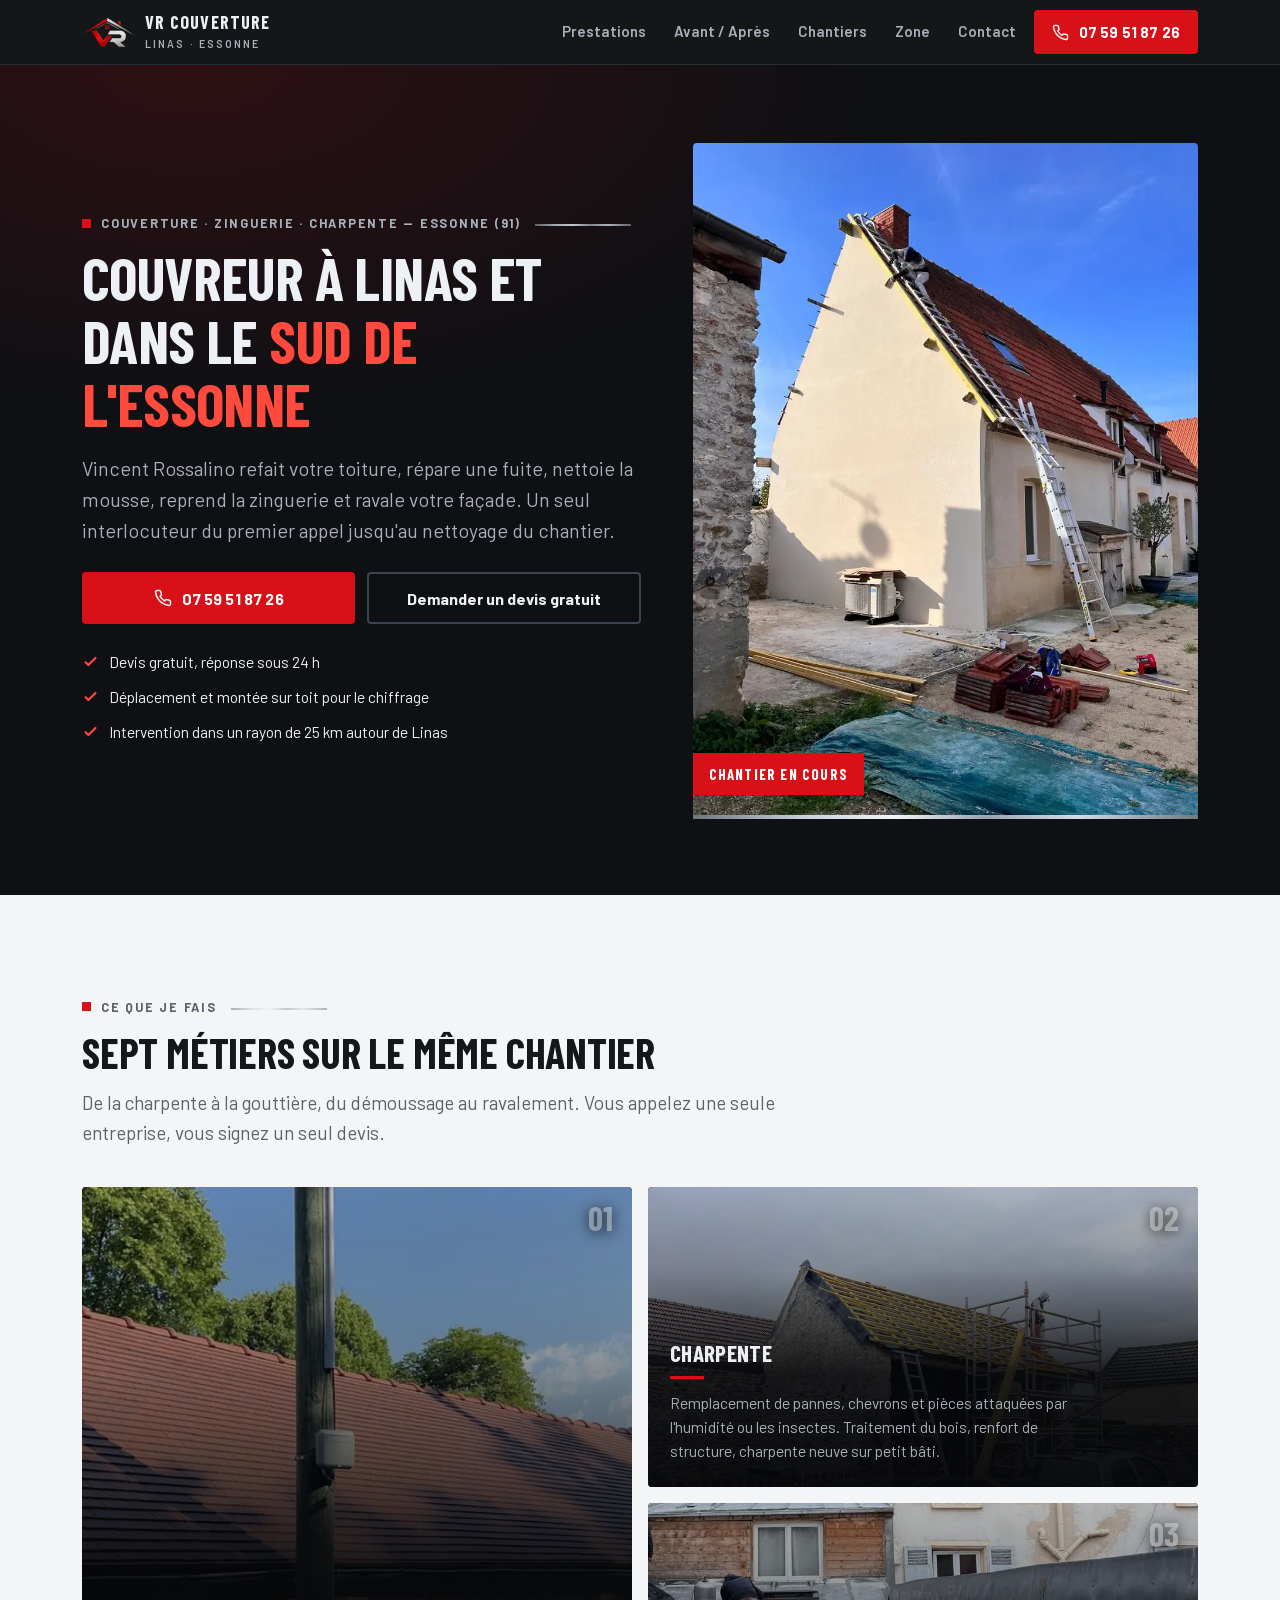
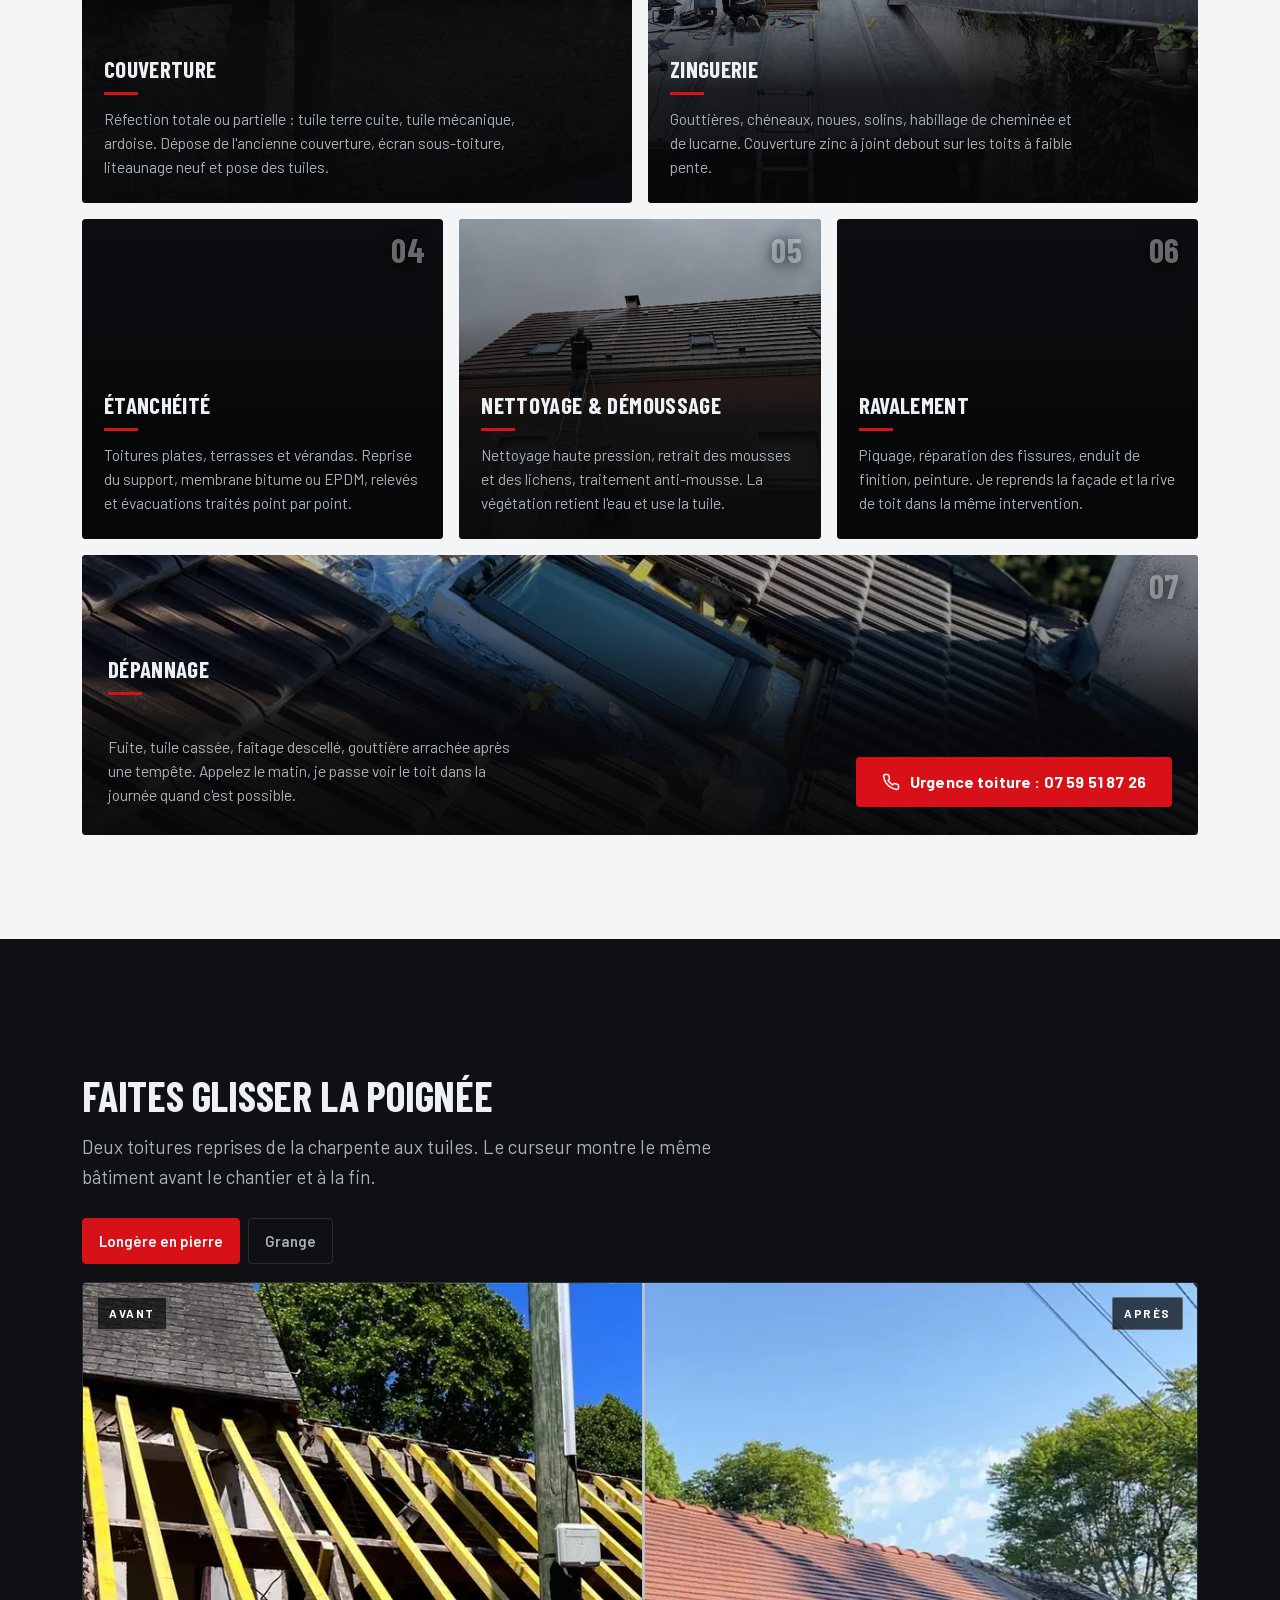
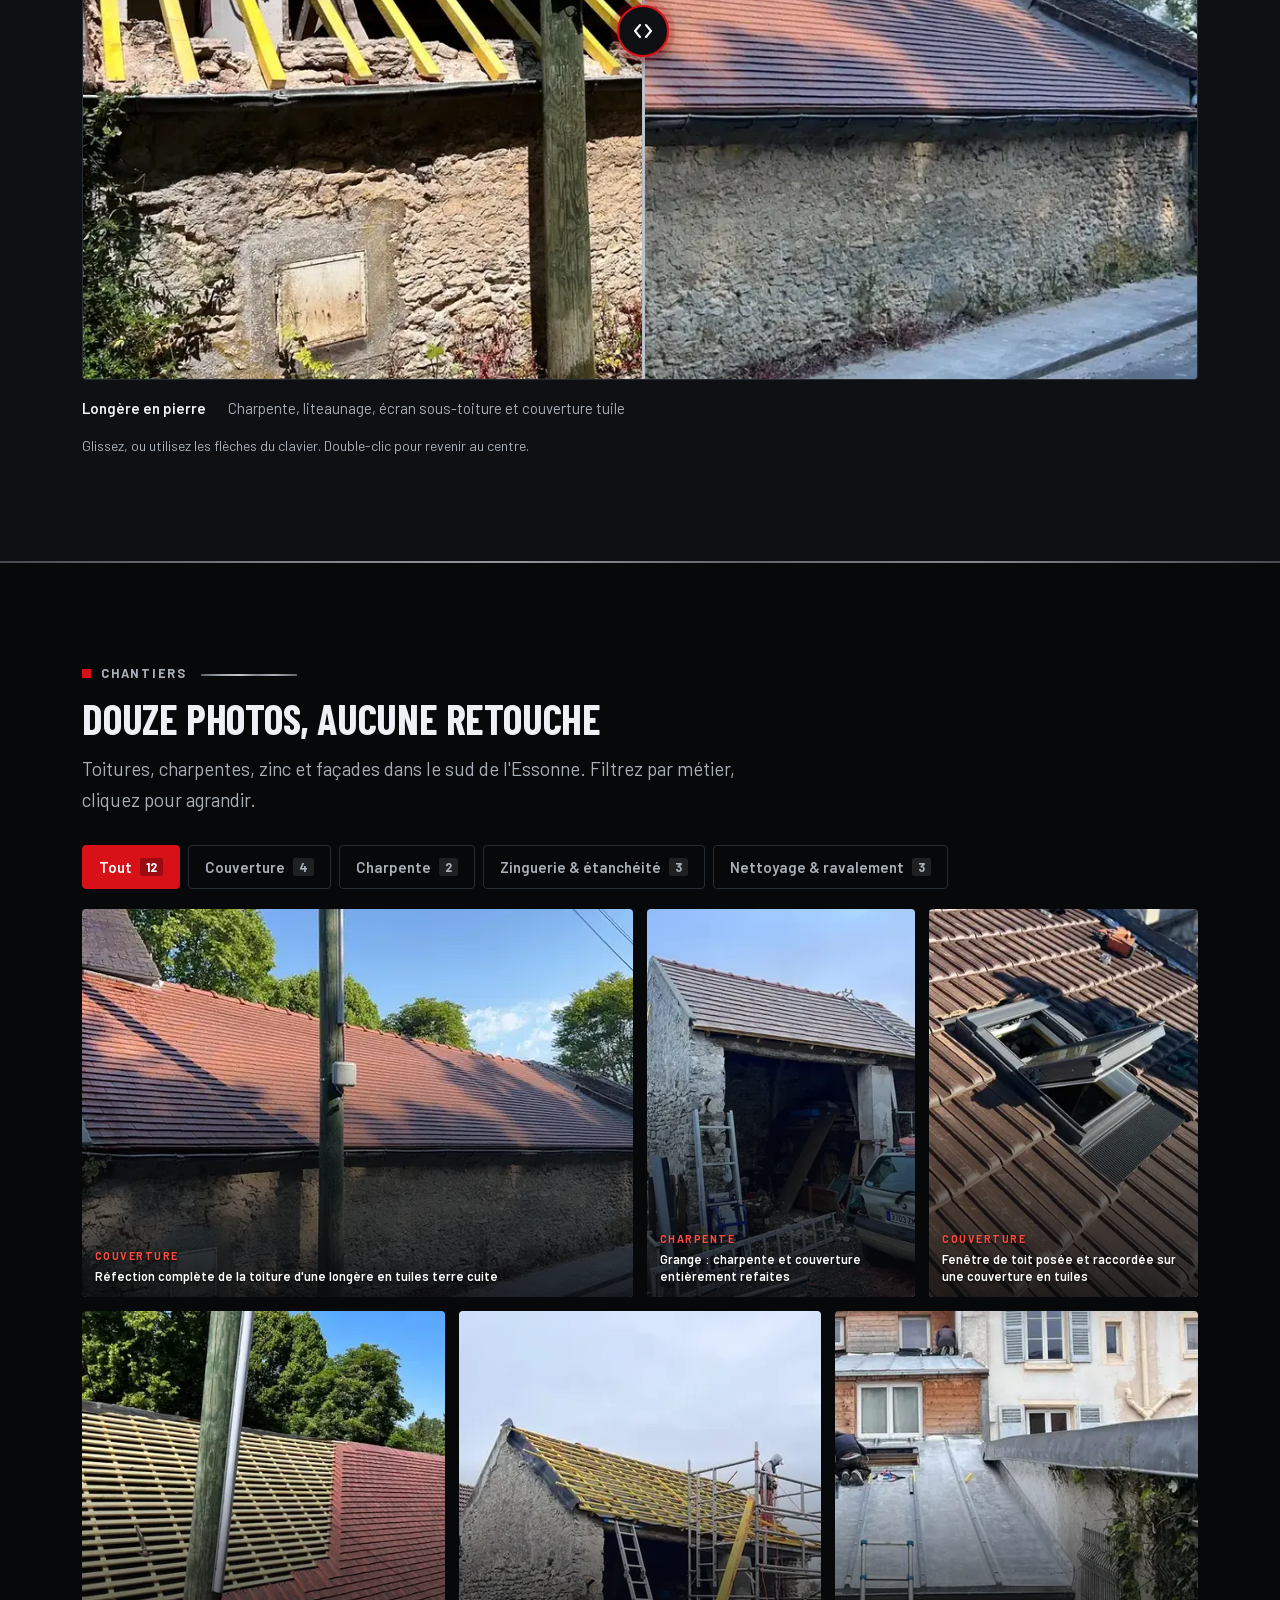
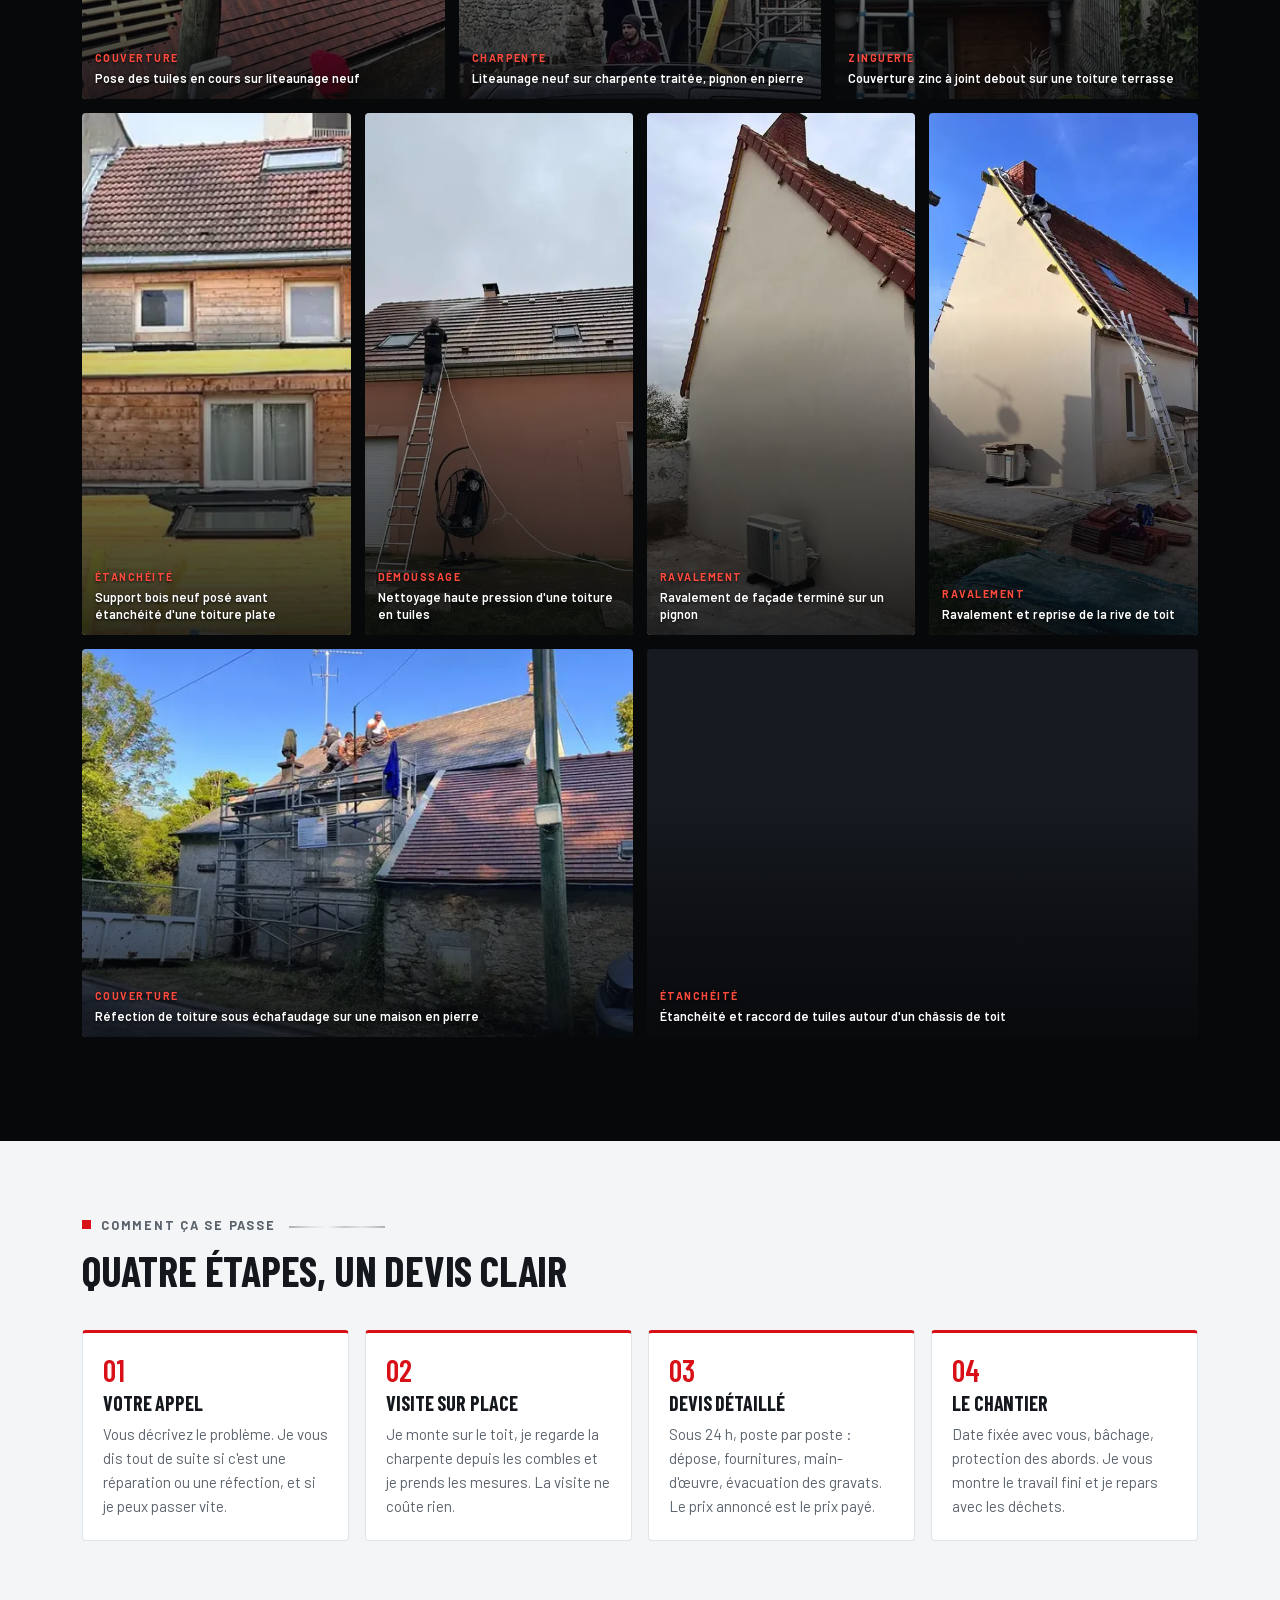
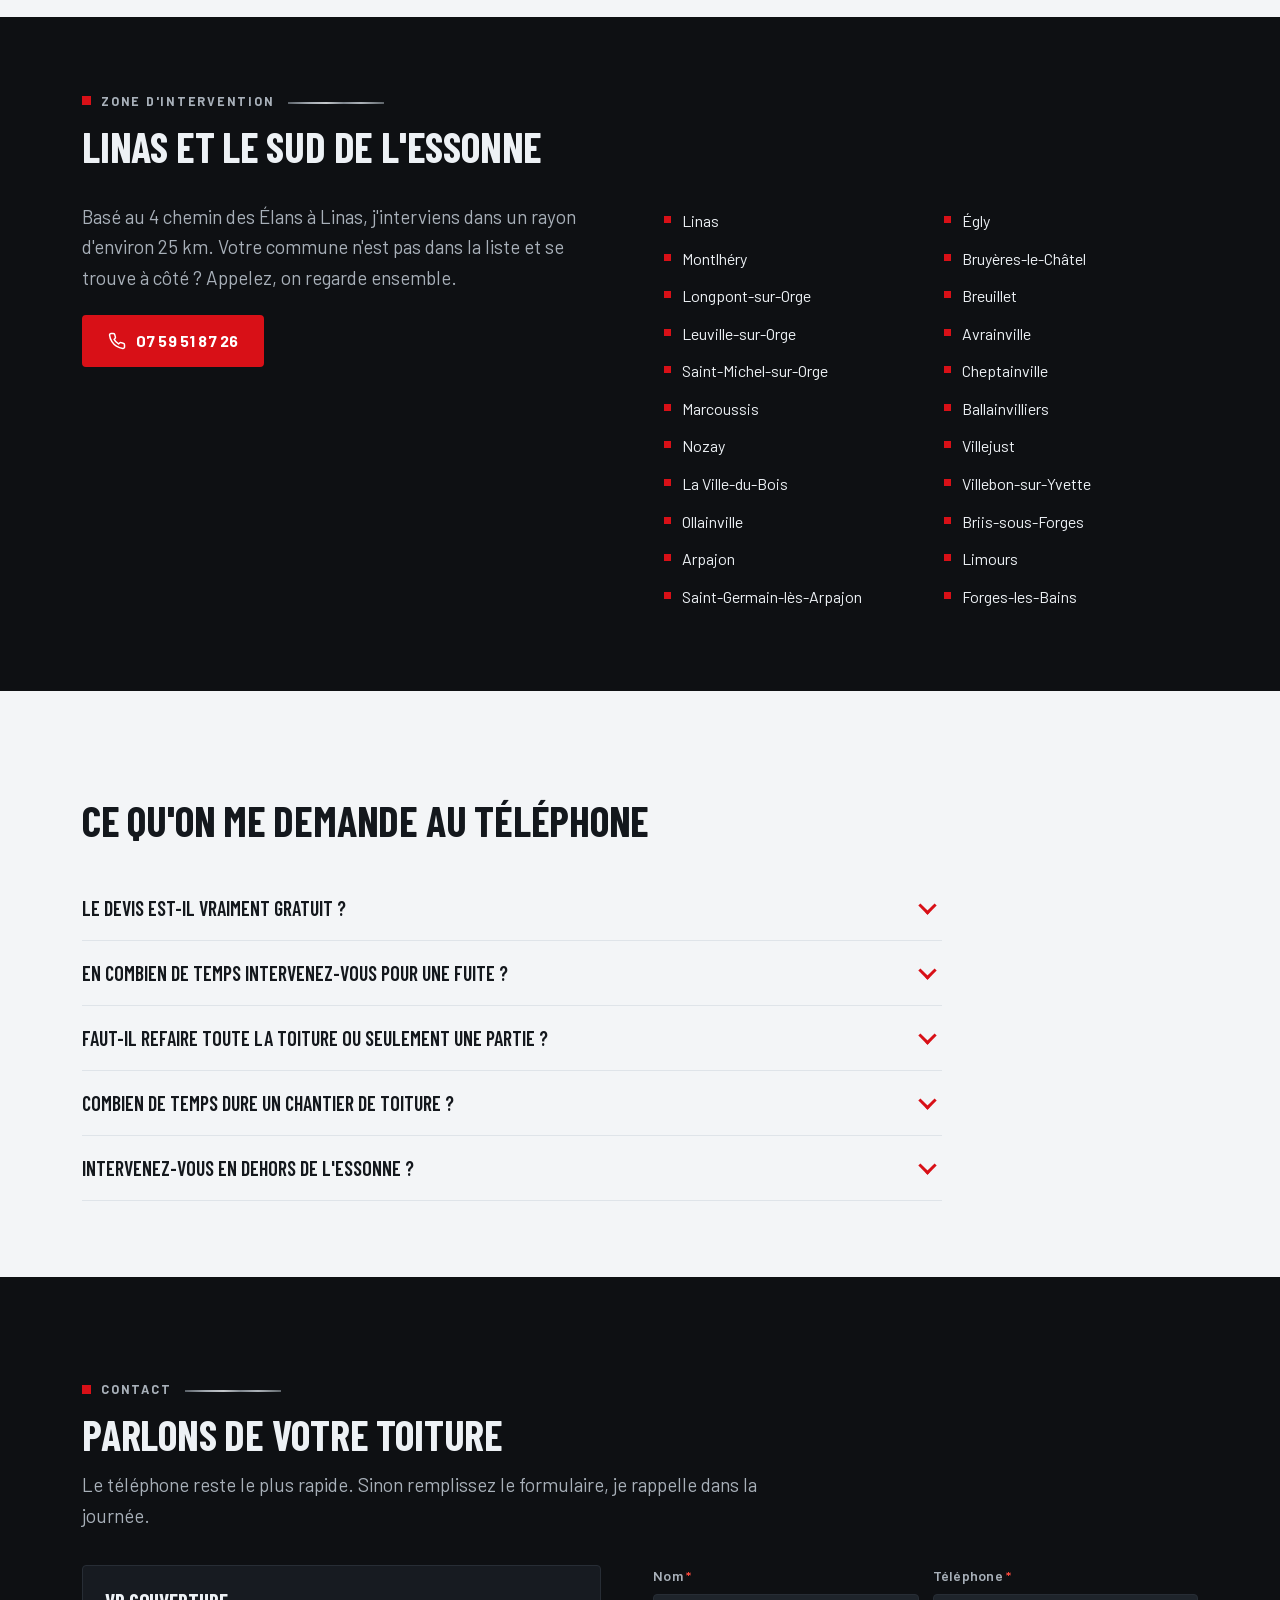
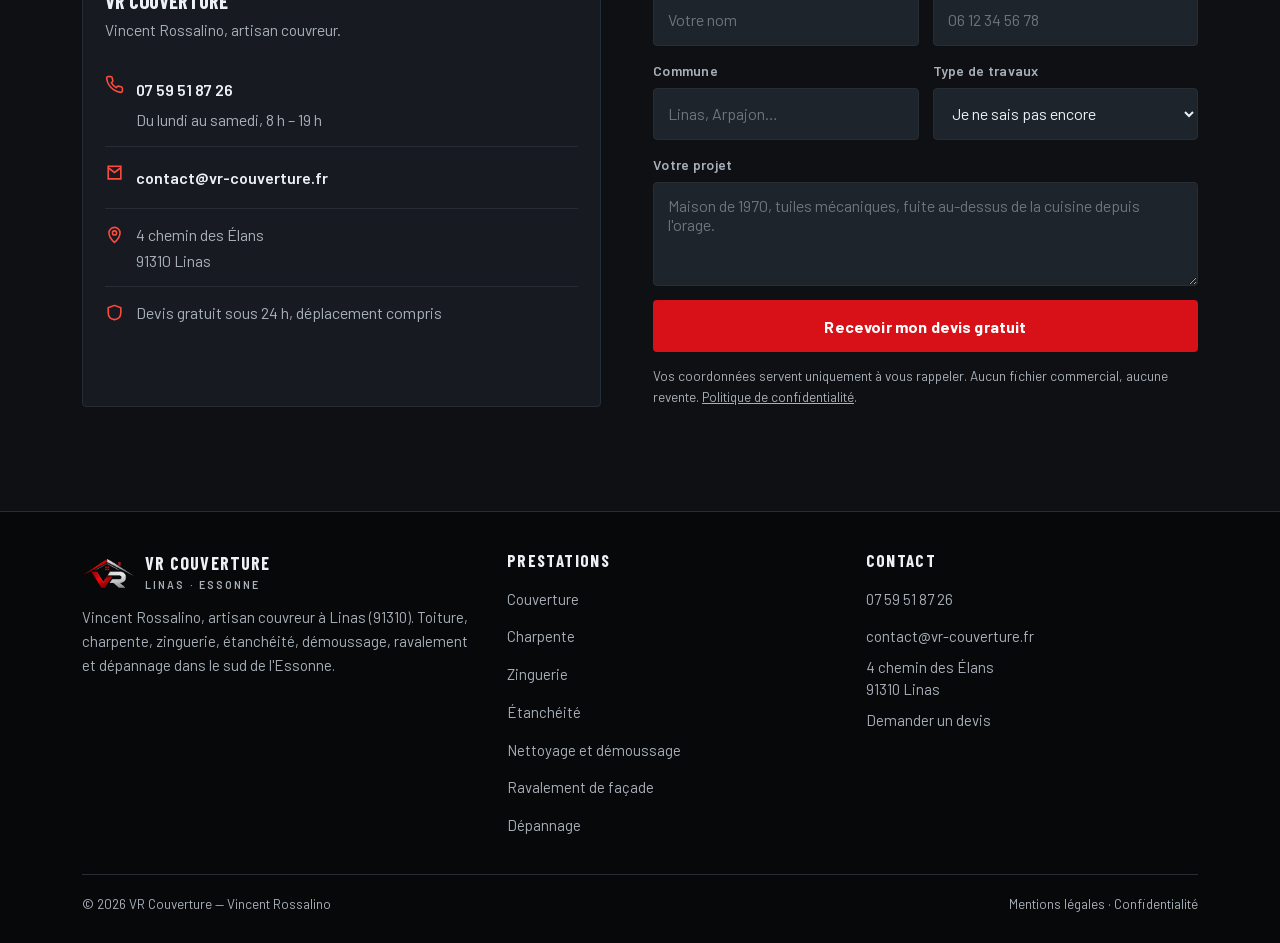
==== index.html @ f2360745 "Site vitrine VR Couverture — couvreur à Linas (91) Page unique statique : hero, bento de prestations" ====
<!DOCTYPE html>
<html lang="fr">
<head>
<meta charset="UTF-8">
<meta name="viewport" content="width=device-width, initial-scale=1">
<title>Couvreur à Linas (91) — VR Couverture | Toiture, zinguerie, devis gratuit sous 24 h</title>
<meta name="description" content="VR Couverture, couvreur à Linas (91310) : réfection de toiture, charpente, zinguerie, étanchéité, démoussage, ravalement et dépannage. Devis gratuit sous 24 h. 07 59 51 87 26.">
<meta name="theme-color" content="#0E1013">
<meta name="author" content="VR Couverture — Vincent Rossalino">
<meta name="robots" content="index, follow">

<meta property="og:title" content="VR Couverture — Couvreur à Linas (91)">
<meta property="og:description" content="Toiture, charpente, zinguerie, étanchéité, démoussage et ravalement dans le sud de l'Essonne. Devis gratuit sous 24 h.">
<meta property="og:type" content="website">
<meta property="og:locale" content="fr_FR">
<meta property="og:url" content="https://vr-couverture.fr/">
<meta property="og:image" content="https://vr-couverture.fr/img/og-image.jpg">
<meta property="og:image:width" content="1200">
<meta property="og:image:height" content="630">
<meta property="og:image:alt" content="Toiture en tuiles neuves réalisée par VR Couverture">
<meta name="twitter:card" content="summary_large_image">
<link rel="canonical" href="https://vr-couverture.fr/">

<link rel="icon" href="favicon.ico" sizes="any">
<link rel="icon" type="image/png" sizes="32x32" href="favicon-32x32.png">
<link rel="icon" type="image/png" sizes="16x16" href="favicon-16x16.png">
<link rel="apple-touch-icon" sizes="180x180" href="apple-touch-icon.png">
<link rel="manifest" href="site.webmanifest">

<link rel="preload" href="fonts/barlow-condensed-700.woff2" as="font" type="font/woff2" crossorigin>
<link rel="preload" href="fonts/barlow-400.woff2" as="font" type="font/woff2" crossorigin>
<link rel="stylesheet" href="css/style.css">
</head>
<body>
<a class="skip" href="#main">Aller au contenu</a>

<header class="hdr">
  <div class="wrap hdr__in">
    <a class="brand" href="#top" aria-label="VR Couverture, accueil">
      <img src="img/logo-mark.png" alt="" width="52" height="32" fetchpriority="high">
      <span><b>VR Couverture</b><span>Linas · Essonne</span></span>
    </a>
    <nav class="nav" aria-label="Navigation principale">
      <a href="#prestations">Prestations</a>
      <a href="#avant-apres">Avant / Après</a>
      <a href="#chantiers">Chantiers</a>
      <a href="#zone">Zone</a>
      <a href="#contact">Contact</a>
    </nav>
    <a class="btn btn--tel hdr__tel" href="tel:+33759518726">
      <svg width="17" height="17" viewBox="0 0 24 24" fill="none" aria-hidden="true"><path d="M22 16.9v3a2 2 0 0 1-2.2 2 19.8 19.8 0 0 1-8.6-3.1 19.5 19.5 0 0 1-6-6A19.8 19.8 0 0 1 2.1 4.2 2 2 0 0 1 4.1 2h3a2 2 0 0 1 2 1.7c.1 1 .4 1.9.7 2.8a2 2 0 0 1-.5 2.1L8.1 9.9a16 16 0 0 0 6 6l1.3-1.2a2 2 0 0 1 2.1-.5c.9.3 1.8.6 2.8.7a2 2 0 0 1 1.7 2z" stroke="currentColor" stroke-width="2" stroke-linecap="round" stroke-linejoin="round"/></svg>
      07 59 51 87 26
    </a>
  </div>
</header>

<main id="main">
<section class="hero" id="top">
  <div class="wrap hero__in">
    <div>
      <p class="over">Couverture · Zinguerie · Charpente — Essonne (91)</p>
      <h1>Couvreur à Linas et dans le <em>sud de l'Essonne</em></h1>
      <p class="hero__p">Vincent Rossalino refait votre toiture, répare une fuite, nettoie la mousse, reprend la zinguerie et ravale votre façade. Un seul interlocuteur du premier appel jusqu'au nettoyage du chantier.</p>
      <div class="hero__cta">
        <a class="btn btn--tel" href="tel:+33759518726">
          <svg width="18" height="18" viewBox="0 0 24 24" fill="none" aria-hidden="true"><path d="M22 16.9v3a2 2 0 0 1-2.2 2 19.8 19.8 0 0 1-8.6-3.1 19.5 19.5 0 0 1-6-6A19.8 19.8 0 0 1 2.1 4.2 2 2 0 0 1 4.1 2h3a2 2 0 0 1 2 1.7c.1 1 .4 1.9.7 2.8a2 2 0 0 1-.5 2.1L8.1 9.9a16 16 0 0 0 6 6l1.3-1.2a2 2 0 0 1 2.1-.5c.9.3 1.8.6 2.8.7a2 2 0 0 1 1.7 2z" stroke="currentColor" stroke-width="2" stroke-linecap="round" stroke-linejoin="round"/></svg>
          07 59 51 87 26
        </a>
        <a class="btn btn--ghost" href="#contact">Demander un devis gratuit</a>
      </div>
      <ul class="points">
        <li><svg width="17" height="17" viewBox="0 0 24 24" fill="none" aria-hidden="true"><path d="m5 13 4 4L19 7" stroke="currentColor" stroke-width="3" stroke-linecap="round" stroke-linejoin="round"/></svg> Devis gratuit, réponse sous 24 h</li>
        <li><svg width="17" height="17" viewBox="0 0 24 24" fill="none" aria-hidden="true"><path d="m5 13 4 4L19 7" stroke="currentColor" stroke-width="3" stroke-linecap="round" stroke-linejoin="round"/></svg> Déplacement et montée sur toit pour le chiffrage</li>
        <li><svg width="17" height="17" viewBox="0 0 24 24" fill="none" aria-hidden="true"><path d="m5 13 4 4L19 7" stroke="currentColor" stroke-width="3" stroke-linecap="round" stroke-linejoin="round"/></svg> Intervention dans un rayon de 25 km autour de Linas</li>
      </ul>
    </div>
    <div class="hero__ph">
      <picture>
        <source media="(max-width:640px)" srcset="/img/hero-sm.webp">
        <img src="img/hero.webp" width="860" height="1147" alt="Pignon ravalé et toiture en tuiles reprise sur une maison, chantier VR Couverture" fetchpriority="high" decoding="async">
      </picture>
      <span class="hero__tag">Chantier en cours</span>
    </div>
  </div>
</section>

<section class="sec" id="prestations">
  <div class="wrap">
    <p class="over rv">Ce que je fais</p>
    <h2 class="t rv">Sept métiers sur le même chantier</h2>
    <p class="lead rv">De la charpente à la gouttière, du démoussage au ravalement. Vous appelez une seule entreprise, vous signez un seul devis.</p>
    <div class="grid-p">

      <article class="pc p1 rv">
        <img src="img/g1.webp" width="1100" height="688" loading="lazy" decoding="async" alt="Toiture d'une longère entièrement refaite en tuiles terre cuite">
        <span class="pc__n" aria-hidden="true">01</span>
        <div class="pc__b">
          <h3>Couverture</h3>
          <p>Réfection totale ou partielle : tuile terre cuite, tuile mécanique, ardoise. Dépose de l'ancienne couverture, écran sous-toiture, liteaunage neuf et pose des tuiles.</p>
        </div>
      </article>

      <article class="pc p2 rv">
        <img src="img/g5.webp" width="1100" height="688" loading="lazy" decoding="async" alt="Liteaunage neuf posé sur la charpente d'une grange">
        <span class="pc__n" aria-hidden="true">02</span>
        <div class="pc__b">
          <h3>Charpente</h3>
          <p>Remplacement de pannes, chevrons et pièces attaquées par l'humidité ou les insectes. Traitement du bois, renfort de structure, charpente neuve sur petit bâti.</p>
        </div>
      </article>

      <article class="pc p3 rv">
        <img src="img/g6.webp" width="840" height="630" loading="lazy" decoding="async" alt="Couverture zinc à joint debout sur une toiture terrasse">
        <span class="pc__n" aria-hidden="true">03</span>
        <div class="pc__b">
          <h3>Zinguerie</h3>
          <p>Gouttières, chéneaux, noues, solins, habillage de cheminée et de lucarne. Couverture zinc à joint debout sur les toits à faible pente.</p>
        </div>
      </article>

      <article class="pc p4 rv">
        <img src="img/g7.webp" width="1100" height="825" loading="lazy" decoding="async" alt="Support bois neuf posé sur une toiture plate avant étanchéité">
        <span class="pc__n" aria-hidden="true">04</span>
        <div class="pc__b">
          <h3>Étanchéité</h3>
          <p>Toitures plates, terrasses et vérandas. Reprise du support, membrane bitume ou EPDM, relevés et évacuations traités point par point.</p>
        </div>
      </article>

      <article class="pc p5 rv">
        <img src="img/g8.webp" width="1100" height="1467" loading="lazy" decoding="async" alt="Nettoyage haute pression d'une toiture en tuiles">
        <span class="pc__n" aria-hidden="true">05</span>
        <div class="pc__b">
          <h3>Nettoyage &amp; démoussage</h3>
          <p>Nettoyage haute pression, retrait des mousses et des lichens, traitement anti-mousse. La végétation retient l'eau et use la tuile.</p>
        </div>
      </article>

      <article class="pc p6 rv">
        <img src="img/g9.webp" width="1100" height="1467" loading="lazy" decoding="async" alt="Façade enduite et rive de toit terminée sur un pignon">
        <span class="pc__n" aria-hidden="true">06</span>
        <div class="pc__b">
          <h3>Ravalement</h3>
          <p>Piquage, réparation des fissures, enduit de finition, peinture. Je reprends la façade et la rive de toit dans la même intervention.</p>
        </div>
      </article>

      <article class="pc pc--urg p7 rv">
        <img src="img/g12.webp" width="1100" height="825" loading="lazy" decoding="async" alt="Intervention ponctuelle sur une toiture, étanchéité autour d'un châssis">
        <span class="pc__n" aria-hidden="true">07</span>
        <div class="pc__b">
          <h3>Dépannage</h3>
          <p>Fuite, tuile cassée, faîtage descellé, gouttière arrachée après une tempête. Appelez le matin, je passe voir le toit dans la journée quand c'est possible.</p>
          <a class="btn btn--tel pc__cta" href="tel:+33759518726">
            <svg width="18" height="18" viewBox="0 0 24 24" fill="none" aria-hidden="true"><path d="M22 16.9v3a2 2 0 0 1-2.2 2 19.8 19.8 0 0 1-8.6-3.1 19.5 19.5 0 0 1-6-6A19.8 19.8 0 0 1 2.1 4.2 2 2 0 0 1 4.1 2h3a2 2 0 0 1 2 1.7c.1 1 .4 1.9.7 2.8a2 2 0 0 1-.5 2.1L8.1 9.9a16 16 0 0 0 6 6l1.3-1.2a2 2 0 0 1 2.1-.5c.9.3 1.8.6 2.8.7a2 2 0 0 1 1.7 2z" stroke="currentColor" stroke-width="2" stroke-linecap="round" stroke-linejoin="round"/></svg>
            Urgence toiture : 07 59 51 87 26
          </a>
        </div>
      </article>

    </div>
  </div>
</section>

<section class="sec dark" id="avant-apres">
  <div class="wrap">
    <p class="over rv">Avant / Après</p>
    <h2 class="t rv">Faites glisser la poignée</h2>
    <p class="lead rv">Deux toitures reprises de la charpente aux tuiles. Le curseur montre le même bâtiment avant le chantier et à la fin.</p>

    <div class="ba__tabs" role="tablist" aria-label="Chantiers avant / après">
      <button class="ba__tab" role="tab" id="tab-a1" aria-controls="cmp" aria-selected="true" data-i="0">Longère en pierre</button>
      <button class="ba__tab" role="tab" id="tab-a2" aria-controls="cmp" aria-selected="false" data-i="1">Grange</button>
    </div>

    <div class="cmp" id="cmp" role="group" aria-label="Comparateur avant / après">
      <img id="cmpAfter" src="img/ba/a1-apres.webp" width="1200" height="750" alt="Toiture terminée en tuiles neuves sur une longère en pierre" decoding="async">
      <div class="cmp__top" id="cmpTop">
        <img id="cmpBefore" src="img/ba/a1-avant.webp" width="1200" height="750" alt="La même longère avant travaux, charpente et liteaunage à nu" decoding="async">
      </div>
      <span class="cmp__chip cmp__chip--a" id="chipA" aria-hidden="true">Avant</span>
      <span class="cmp__chip cmp__chip--b" id="chipB" aria-hidden="true">Après</span>
      <div class="cmp__rule" id="cmpRule">
        <button class="cmp__h" type="button" id="cmpHandle" role="slider"
                aria-label="Curseur avant / après" aria-valuemin="0" aria-valuemax="100" aria-valuenow="50" aria-valuetext="50 % avant">
          <svg width="20" height="14" viewBox="0 0 18 14" fill="none" aria-hidden="true"><path d="M6 1 1 7l5 6M12 1l5 6-5 6" stroke="currentColor" stroke-width="2" stroke-linecap="round" stroke-linejoin="round"/></svg>
        </button>
      </div>
    </div>

    <p class="ba__meta" id="cmpMeta"><b>Longère en pierre</b> <span>Charpente, liteaunage, écran sous-toiture et couverture tuile</span></p>
    <p class="ba__hint">Glissez, ou utilisez les flèches du clavier. Double-clic pour revenir au centre.</p>
  </div>
</section>

<section class="sec darker" id="chantiers">
  <div class="wrap">
    <p class="over rv">Chantiers</p>
    <h2 class="t rv">Douze photos, aucune retouche</h2>
    <p class="lead rv">Toitures, charpentes, zinc et façades dans le sud de l'Essonne. Filtrez par métier, cliquez pour agrandir.</p>

    <div class="gal__filters rv" role="tablist" aria-label="Filtrer les chantiers par métier">
      <button class="chip" role="tab" aria-selected="true" data-f="tout">Tout <b>12</b></button>
      <button class="chip" role="tab" aria-selected="false" data-f="couverture">Couverture <b>4</b></button>
      <button class="chip" role="tab" aria-selected="false" data-f="charpente">Charpente <b>2</b></button>
      <button class="chip" role="tab" aria-selected="false" data-f="zinc">Zinguerie &amp; étanchéité <b>3</b></button>
      <button class="chip" role="tab" aria-selected="false" data-f="facade">Nettoyage &amp; ravalement <b>3</b></button>
    </div>

    <div class="gal" id="gal"></div>
    <p class="gal__none" id="galNone" hidden>Aucune photo dans ce métier pour le moment.</p>
  </div>
</section>

<section class="sec sec--tight" id="methode">
  <div class="wrap">
    <p class="over rv">Comment ça se passe</p>
    <h2 class="t rv">Quatre étapes, un devis clair</h2>
    <div class="steps">
      <article class="step rv"><h3>Votre appel</h3><p>Vous décrivez le problème. Je vous dis tout de suite si c'est une réparation ou une réfection, et si je peux passer vite.</p></article>
      <article class="step rv"><h3>Visite sur place</h3><p>Je monte sur le toit, je regarde la charpente depuis les combles et je prends les mesures. La visite ne coûte rien.</p></article>
      <article class="step rv"><h3>Devis détaillé</h3><p>Sous 24 h, poste par poste : dépose, fournitures, main-d'œuvre, évacuation des gravats. Le prix annoncé est le prix payé.</p></article>
      <article class="step rv"><h3>Le chantier</h3><p>Date fixée avec vous, bâchage, protection des abords. Je vous montre le travail fini et je repars avec les déchets.</p></article>
    </div>
  </div>
</section>

<section class="sec sec--tight dark" id="zone">
  <div class="wrap">
    <p class="over rv">Zone d'intervention</p>
    <h2 class="t rv">Linas et le sud de l'Essonne</h2>
    <div class="zone__cols">
      <div>
        <p class="lead" style="margin-top:0">Basé au 4 chemin des Élans à Linas, j'interviens dans un rayon d'environ 25 km. Votre commune n'est pas dans la liste et se trouve à côté ? Appelez, on regarde ensemble.</p>
        <p style="margin-top:22px"><a class="btn btn--tel" href="tel:+33759518726">
          <svg width="18" height="18" viewBox="0 0 24 24" fill="none" aria-hidden="true"><path d="M22 16.9v3a2 2 0 0 1-2.2 2 19.8 19.8 0 0 1-8.6-3.1 19.5 19.5 0 0 1-6-6A19.8 19.8 0 0 1 2.1 4.2 2 2 0 0 1 4.1 2h3a2 2 0 0 1 2 1.7c.1 1 .4 1.9.7 2.8a2 2 0 0 1-.5 2.1L8.1 9.9a16 16 0 0 0 6 6l1.3-1.2a2 2 0 0 1 2.1-.5c.9.3 1.8.6 2.8.7a2 2 0 0 1 1.7 2z" stroke="currentColor" stroke-width="2" stroke-linecap="round" stroke-linejoin="round"/></svg>
          07 59 51 87 26</a></p>
      </div>
      <ul class="villes">
        <li>Linas</li><li>Montlhéry</li><li>Longpont-sur-Orge</li><li>Leuville-sur-Orge</li>
        <li>Saint-Michel-sur-Orge</li><li>Marcoussis</li><li>Nozay</li><li>La Ville-du-Bois</li>
        <li>Ollainville</li><li>Arpajon</li><li>Saint-Germain-lès-Arpajon</li><li>Égly</li>
        <li>Bruyères-le-Châtel</li><li>Breuillet</li><li>Avrainville</li><li>Cheptainville</li>
        <li>Ballainvilliers</li><li>Villejust</li><li>Villebon-sur-Yvette</li><li>Briis-sous-Forges</li>
        <li>Limours</li><li>Forges-les-Bains</li>
      </ul>
    </div>
  </div>
</section>

<section class="sec sec--tight" id="faq">
  <div class="wrap">
    <p class="over rv">Questions fréquentes</p>
    <h2 class="t rv">Ce qu'on me demande au téléphone</h2>
    <div class="faq">
      <details><summary>Le devis est-il vraiment gratuit ?</summary>
        <p>Oui. Le déplacement, la montée sur le toit et le chiffrage ne vous coûtent rien, que vous signiez ou non. Vous recevez le devis écrit sous 24 h après ma visite.</p></details>
      <details><summary>En combien de temps intervenez-vous pour une fuite ?</summary>
        <p>Pour une fuite active, j'essaie de passer dans la journée ou le lendemain. Je pose d'abord une bâche pour arrêter les dégâts, puis on décide de la réparation au calme.</p></details>
      <details><summary>Faut-il refaire toute la toiture ou seulement une partie ?</summary>
        <p>Cela dépend de l'état du liteaunage, de la charpente et du nombre de tuiles cassées. Après la visite je vous dis ce qui tient encore et ce qui doit partir. Réparer une zone coûte moins cher que tout reprendre, quand c'est possible.</p></details>
      <details><summary>Combien de temps dure un chantier de toiture ?</summary>
        <p>Comptez une journée pour un démoussage, deux à trois jours pour de la zinguerie, et une à deux semaines pour la réfection complète d'une toiture de maison. La météo décale parfois les dates.</p></details>
      <details><summary>Intervenez-vous en dehors de l'Essonne ?</summary>
        <p>Je travaille surtout dans un rayon de 25 km autour de Linas. Au-delà, appelez-moi : selon la taille du chantier je me déplace plus loin.</p></details>
    </div>
  </div>
</section>

<section class="sec dark" id="contact">
  <div class="wrap">
    <p class="over rv">Contact</p>
    <h2 class="t rv">Parlons de votre toiture</h2>
    <p class="lead rv">Le téléphone reste le plus rapide. Sinon remplissez le formulaire, je rappelle dans la journée.</p>

    <div class="ct">
      <div class="ct__box">
        <h3>VR Couverture</h3>
        <p style="color:var(--zinc);font-size:15.5px">Vincent Rossalino, artisan couvreur.</p>
        <div class="ct__line">
          <svg width="19" height="19" viewBox="0 0 24 24" fill="none" aria-hidden="true"><path d="M22 16.9v3a2 2 0 0 1-2.2 2 19.8 19.8 0 0 1-8.6-3.1 19.5 19.5 0 0 1-6-6A19.8 19.8 0 0 1 2.1 4.2 2 2 0 0 1 4.1 2h3a2 2 0 0 1 2 1.7c.1 1 .4 1.9.7 2.8a2 2 0 0 1-.5 2.1L8.1 9.9a16 16 0 0 0 6 6l1.3-1.2a2 2 0 0 1 2.1-.5c.9.3 1.8.6 2.8.7a2 2 0 0 1 1.7 2z" stroke="currentColor" stroke-width="2" stroke-linecap="round" stroke-linejoin="round"/></svg>
          <span><a href="tel:+33759518726">07 59 51 87 26</a><br>Du lundi au samedi, 8 h – 19 h</span>
        </div>
        <div class="ct__line">
          <svg width="19" height="19" viewBox="0 0 24 24" fill="none" aria-hidden="true"><path d="M4 4h16v16H4z" stroke="currentColor" stroke-width="2"/><path d="m4 6 8 6 8-6" stroke="currentColor" stroke-width="2"/></svg>
          <span><a href="mailto:contact@vr-couverture.fr">contact@vr-couverture.fr</a></span>
        </div>
        <div class="ct__line">
          <svg width="19" height="19" viewBox="0 0 24 24" fill="none" aria-hidden="true"><path d="M12 22s7-6.3 7-12a7 7 0 1 0-14 0c0 5.7 7 12 7 12z" stroke="currentColor" stroke-width="2" stroke-linejoin="round"/><circle cx="12" cy="10" r="2.6" stroke="currentColor" stroke-width="2"/></svg>
          <span>4 chemin des Élans<br>91310 Linas</span>
        </div>
        <div class="ct__line">
          <svg width="19" height="19" viewBox="0 0 24 24" fill="none" aria-hidden="true"><path d="M12 3 4 6v6c0 5 3.4 8.4 8 9 4.6-.6 8-4 8-9V6l-8-3z" stroke="currentColor" stroke-width="2" stroke-linejoin="round"/></svg>
          <span>Devis gratuit sous 24 h, déplacement compris</span>
        </div>
      </div>

      <div>
        <form id="devis" novalidate>
          <div class="f2">
            <div class="f">
              <label for="nom">Nom <span class="req" aria-hidden="true">*</span></label>
              <input id="nom" name="nom" type="text" autocomplete="name" required placeholder="Votre nom">
            </div>
            <div class="f">
              <label for="tel">Téléphone <span class="req" aria-hidden="true">*</span></label>
              <input id="tel" name="telephone" type="tel" inputmode="tel" autocomplete="tel" required placeholder="06 12 34 56 78">
            </div>
          </div>
          <div class="f2">
            <div class="f">
              <label for="ville">Commune</label>
              <input id="ville" name="ville" type="text" autocomplete="address-level2" placeholder="Linas, Arpajon…">
            </div>
            <div class="f">
              <label for="type">Type de travaux</label>
              <select id="type" name="type_travaux">
                <option value="">Je ne sais pas encore</option>
                <option>Couverture / réfection de toiture</option>
                <option>Charpente</option>
                <option>Zinguerie, gouttières</option>
                <option>Étanchéité, toiture plate</option>
                <option>Nettoyage et démoussage</option>
                <option>Ravalement de façade</option>
                <option>Dépannage, fuite</option>
              </select>
            </div>
          </div>
          <div class="f">
            <label for="msg">Votre projet</label>
            <textarea id="msg" name="message" placeholder="Maison de 1970, tuiles mécaniques, fuite au-dessus de la cuisine depuis l'orage."></textarea>
          </div>
          <p class="err" id="formErr" hidden role="alert"></p>
          <button class="btn btn--tel btn--wide" type="submit" id="send">Recevoir mon devis gratuit</button>
          <p class="rgpd">Vos coordonnées servent uniquement à vous rappeler. Aucun fichier commercial, aucune revente. <a href="politique-confidentialite.html">Politique de confidentialité</a>.</p>
        </form>

        <div class="sent" id="sent" hidden>
          <h3>Message envoyé</h3>
          <p>Je vous rappelle dans la journée. Si c'est urgent, appelez directement.</p>
          <a class="btn btn--tel" href="tel:+33759518726">07 59 51 87 26</a>
        </div>
      </div>
    </div>
  </div>
</section>
</main>

<footer class="ft">
  <div class="wrap">
    <div class="ft__in">
      <div>
        <a class="brand" href="#top" style="margin-bottom:12px">
          <img src="img/logo-mark.png" alt="" width="52" height="32" loading="lazy">
          <span><b>VR Couverture</b><span>Linas · Essonne</span></span>
        </a>
        <p>Vincent Rossalino, artisan couvreur à Linas (91310). Toiture, charpente, zinguerie, étanchéité, démoussage, ravalement et dépannage dans le sud de l'Essonne.</p>
      </div>
      <div>
        <h4>Prestations</h4>
        <ul>
          <li><a href="#prestations">Couverture</a></li>
          <li><a href="#prestations">Charpente</a></li>
          <li><a href="#prestations">Zinguerie</a></li>
          <li><a href="#prestations">Étanchéité</a></li>
          <li><a href="#prestations">Nettoyage et démoussage</a></li>
          <li><a href="#prestations">Ravalement de façade</a></li>
          <li><a href="#prestations">Dépannage</a></li>
        </ul>
      </div>
      <div>
        <h4>Contact</h4>
        <ul>
          <li><a href="tel:+33759518726">07 59 51 87 26</a></li>
          <li><a href="mailto:contact@vr-couverture.fr">contact@vr-couverture.fr</a></li>
          <li>4 chemin des Élans<br>91310 Linas</li>
          <li><a href="#contact">Demander un devis</a></li>
        </ul>
      </div>
    </div>
    <div class="ft__bot">
      <span>© <span id="yr">2026</span> VR Couverture — Vincent Rossalino</span>
      <span><a href="mentions-legales.html">Mentions légales</a> · <a href="politique-confidentialite.html">Confidentialité</a></span>
    </div>
  </div>
</footer>

<nav class="callbar" id="callbar" aria-label="Contact rapide">
  <a href="tel:+33759518726">
    <svg width="19" height="19" viewBox="0 0 24 24" fill="none" aria-hidden="true"><path d="M22 16.9v3a2 2 0 0 1-2.2 2 19.8 19.8 0 0 1-8.6-3.1 19.5 19.5 0 0 1-6-6A19.8 19.8 0 0 1 2.1 4.2 2 2 0 0 1 4.1 2h3a2 2 0 0 1 2 1.7c.1 1 .4 1.9.7 2.8a2 2 0 0 1-.5 2.1L8.1 9.9a16 16 0 0 0 6 6l1.3-1.2a2 2 0 0 1 2.1-.5c.9.3 1.8.6 2.8.7a2 2 0 0 1 1.7 2z" stroke="currentColor" stroke-width="2" stroke-linecap="round" stroke-linejoin="round"/></svg>
    Appeler
  </a>
  <a class="alt" href="#contact">Devis gratuit</a>
</nav>

<div class="lb" id="lb" role="dialog" aria-modal="true" aria-label="Photo de chantier" hidden>
  <button class="lb__x" id="lbX" type="button" aria-label="Fermer"><svg width="20" height="20" viewBox="0 0 24 24" fill="none" aria-hidden="true"><path d="M6 6l12 12M18 6L6 18" stroke="currentColor" stroke-width="2.4" stroke-linecap="round"/></svg></button>
  <button class="lb__p" id="lbP" type="button" aria-label="Photo précédente"><svg width="20" height="20" viewBox="0 0 24 24" fill="none" aria-hidden="true"><path d="M15 5l-7 7 7 7" stroke="currentColor" stroke-width="2.4" stroke-linecap="round" stroke-linejoin="round"/></svg></button>
  <button class="lb__n" id="lbN" type="button" aria-label="Photo suivante"><svg width="20" height="20" viewBox="0 0 24 24" fill="none" aria-hidden="true"><path d="M9 5l7 7-7 7" stroke="currentColor" stroke-width="2.4" stroke-linecap="round" stroke-linejoin="round"/></svg></button>
  <img id="lbImg" src="" alt="">
  <p class="lb__cap" id="lbCap"></p>
</div>

<script type="application/ld+json">
{"@context":"https://schema.org","@type":"RoofingContractor",
"name":"VR Couverture","alternateName":"Vincent Rossalino",
"url":"https://vr-couverture.fr/","telephone":"+33759518726","email":"contact@vr-couverture.fr",
"image":"https://vr-couverture.fr/img/og-image.jpg","logo":"https://vr-couverture.fr/img/logo.png",
"priceRange":"€€","currenciesAccepted":"EUR",
"address":{"@type":"PostalAddress","streetAddress":"4 chemin des Élans","addressLocality":"Linas","postalCode":"91310","addressRegion":"Île-de-France","addressCountry":"FR"},
"openingHoursSpecification":[{"@type":"OpeningHoursSpecification","dayOfWeek":["Monday","Tuesday","Wednesday","Thursday","Friday","Saturday"],"opens":"08:00","closes":"19:00"}],
"areaServed":[{"@type":"City","name":"Linas"},{"@type":"City","name":"Montlhéry"},{"@type":"City","name":"Longpont-sur-Orge"},{"@type":"City","name":"Leuville-sur-Orge"},{"@type":"City","name":"Saint-Michel-sur-Orge"},{"@type":"City","name":"Marcoussis"},{"@type":"City","name":"Nozay"},{"@type":"City","name":"La Ville-du-Bois"},{"@type":"City","name":"Ollainville"},{"@type":"City","name":"Arpajon"},{"@type":"City","name":"Saint-Germain-lès-Arpajon"},{"@type":"City","name":"Égly"},{"@type":"City","name":"Bruyères-le-Châtel"},{"@type":"City","name":"Breuillet"},{"@type":"City","name":"Avrainville"},{"@type":"City","name":"Cheptainville"},{"@type":"City","name":"Ballainvilliers"},{"@type":"City","name":"Villejust"},{"@type":"City","name":"Villebon-sur-Yvette"},{"@type":"City","name":"Briis-sous-Forges"},{"@type":"City","name":"Limours"},{"@type":"City","name":"Forges-les-Bains"}],
"hasOfferCatalog":{"@type":"OfferCatalog","name":"Prestations","itemListElement":[
{"@type":"Offer","itemOffered":{"@type":"Service","name":"Couverture","description":"Réfection totale ou partielle de toiture en tuile terre cuite, tuile mécanique ou ardoise."}},
{"@type":"Offer","itemOffered":{"@type":"Service","name":"Charpente","description":"Remplacement de pannes et chevrons, traitement du bois, charpente neuve."}},
{"@type":"Offer","itemOffered":{"@type":"Service","name":"Zinguerie","description":"Gouttières, chéneaux, noues, solins et couverture zinc à joint debout."}},
{"@type":"Offer","itemOffered":{"@type":"Service","name":"Étanchéité","description":"Toitures plates, terrasses et vérandas, membrane bitume ou EPDM."}},
{"@type":"Offer","itemOffered":{"@type":"Service","name":"Nettoyage et démoussage","description":"Nettoyage haute pression et traitement anti-mousse des toitures."}},
{"@type":"Offer","itemOffered":{"@type":"Service","name":"Ravalement de façade","description":"Réparation des fissures, enduit de finition et peinture de façade."}},
{"@type":"Offer","itemOffered":{"@type":"Service","name":"Dépannage toiture","description":"Fuite, tuile cassée, faîtage descellé, gouttière arrachée."}}]}}
</script>

<script type="application/ld+json">
{"@context":"https://schema.org","@type":"FAQPage","mainEntity":[
{"@type":"Question","name":"Le devis est-il vraiment gratuit ?","acceptedAnswer":{"@type":"Answer","text":"Oui. Le déplacement, la montée sur le toit et le chiffrage ne vous coûtent rien, que vous signiez ou non. Vous recevez le devis écrit sous 24 h après ma visite."}},
{"@type":"Question","name":"En combien de temps intervenez-vous pour une fuite ?","acceptedAnswer":{"@type":"Answer","text":"Pour une fuite active, j'essaie de passer dans la journée ou le lendemain. Je pose d'abord une bâche pour arrêter les dégâts, puis on décide de la réparation au calme."}},
{"@type":"Question","name":"Faut-il refaire toute la toiture ou seulement une partie ?","acceptedAnswer":{"@type":"Answer","text":"Cela dépend de l'état du liteaunage, de la charpente et du nombre de tuiles cassées. Après la visite je vous dis ce qui tient encore et ce qui doit partir. Réparer une zone coûte moins cher que tout reprendre, quand c'est possible."}},
{"@type":"Question","name":"Combien de temps dure un chantier de toiture ?","acceptedAnswer":{"@type":"Answer","text":"Comptez une journée pour un démoussage, deux à trois jours pour de la zinguerie, et une à deux semaines pour la réfection complète d'une toiture de maison. La météo décale parfois les dates."}},
{"@type":"Question","name":"Intervenez-vous en dehors de l'Essonne ?","acceptedAnswer":{"@type":"Answer","text":"Je travaille surtout dans un rayon de 25 km autour de Linas. Au-delà, appelez-moi : selon la taille du chantier je me déplace plus loin."}}]}
</script>

<script src="js/site.js" defer></script>
</body>
</html>
---- css/style.css ----
/* ==========================================================================
   VR Couverture — feuille de style unique
   Palette issue du logo : rouge de marque, métal chromé, noir.
   ========================================================================== */

/* ---------- Polices auto-hébergées ---------- */
@font-face{font-family:'Barlow Condensed';src:url('../fonts/barlow-condensed-700.woff2') format('woff2');font-weight:700;font-style:normal;font-display:swap}
@font-face{font-family:'Barlow Condensed';src:url('../fonts/barlow-condensed-600.woff2') format('woff2');font-weight:600;font-style:normal;font-display:swap}
@font-face{font-family:'Barlow';src:url('../fonts/barlow-400.woff2') format('woff2');font-weight:400;font-style:normal;font-display:swap}
@font-face{font-family:'Barlow';src:url('../fonts/barlow-600.woff2') format('woff2');font-weight:600;font-style:normal;font-display:swap}
@font-face{font-family:'Barlow';src:url('../fonts/barlow-700.woff2') format('woff2');font-weight:700;font-style:normal;font-display:swap}

/* ---------- Tokens ---------- */
:root{
  --noir:#0E1013;
  --noir-2:#07080A;
  --acier:#171B21;
  --acier-2:#1E242B;
  --trait:#272D35;
  --chrome:#EDF1F5;
  --zinc:#A8B0B9;

  --rouge:#D81017;
  --rouge-h:#B60C12;
  --rouge-clair:#FF4A3D;

  --craie:#F3F5F7;
  --blanc:#FFFFFF;
  --encre:#14181D;
  --ardoise:#5A626B;
  --trait-clair:#DFE4E9;

  --metal:linear-gradient(90deg,#6E767E 0%,#C8D0D8 22%,#F2F6FA 40%,#9AA3AC 58%,#D5DCE3 76%,#71797F 100%);

  --f-head:'Barlow Condensed','Barlow',system-ui,sans-serif;
  --f-body:'Barlow',system-ui,-apple-system,'Segoe UI',sans-serif;

  --max:1180px;
  --gut:20px;
  --r:4px;
  --sticky-h:0px;
  --ease:cubic-bezier(.22,.61,.36,1);
}
@media (min-width:768px){:root{--gut:32px}}

/* ---------- Base ---------- */
*,*::before,*::after{box-sizing:border-box}
html{-webkit-text-size-adjust:100%;scroll-behavior:smooth}
@media (prefers-reduced-motion:reduce){html{scroll-behavior:auto}}
body{
  margin:0;background:var(--craie);color:var(--encre);
  font-family:var(--f-body);font-size:16px;line-height:1.6;font-weight:400;
  -webkit-font-smoothing:antialiased;overflow-x:hidden;
  padding-bottom:var(--sticky-h);
}
@media (min-width:768px){body{font-size:17px}}
img{max-width:100%;height:auto;display:block}
a{color:inherit}
button{font:inherit}
h1,h2,h3,h4{margin:0;font-family:var(--f-head);font-weight:700;line-height:1.05;letter-spacing:-.005em}
p{margin:0 0 1em}
p:last-child{margin-bottom:0}
:focus-visible{outline:3px solid var(--rouge-clair);outline-offset:3px;border-radius:2px}

.wrap{width:100%;max-width:var(--max);margin-inline:auto;padding-inline:var(--gut)}
.sr{position:absolute;width:1px;height:1px;padding:0;margin:-1px;overflow:hidden;clip:rect(0 0 0 0);white-space:nowrap;border:0}
.skip{position:absolute;left:-9999px;top:0;z-index:200;background:var(--rouge);color:#fff;padding:12px 18px;font-weight:700}
.skip:focus{left:8px;top:8px}

/* ---------- Rythme de section ---------- */
.sec{padding-block:clamp(56px,9vw,104px)}
.sec--tight{padding-block:clamp(44px,7vw,76px)}
.dark{background:var(--noir);color:var(--chrome)}
.dark h1,.dark h2,.dark h3{color:var(--chrome)}
.darker{background:var(--noir-2);color:var(--chrome)}

/* Surtitre : carre rouge (rappel du logo) + filet chrome */
.over{
  display:block;position:relative;padding-left:19px;
  font-family:var(--f-body);font-weight:700;font-size:12.5px;line-height:1.35;
  letter-spacing:.14em;text-transform:uppercase;color:var(--ardoise);
  margin:0 0 14px;
}
.dark .over,.darker .over,.hero .over{color:var(--zinc)}
.over::before{content:"";position:absolute;left:0;top:.28em;width:9px;height:9px;background:var(--rouge)}
.over::after{content:"";display:none;width:96px;height:2px;margin-left:14px;vertical-align:middle;background:var(--metal);opacity:.55}
.dark .over::after,.darker .over::after,.hero .over::after{opacity:.8}
@media (min-width:640px){.over::after{display:inline-block}}

h2.t{font-size:clamp(27px,5.2vw,42px);text-transform:uppercase}
.lead{font-size:clamp(17px,2.4vw,19px);color:var(--ardoise);max-width:64ch;margin-top:14px}
.dark .lead,.darker .lead,.hero .lead{color:var(--zinc)}

/* ---------- Boutons ---------- */
.btn{
  display:inline-flex;align-items:center;justify-content:center;gap:10px;
  min-height:52px;padding:0 24px;border:2px solid transparent;border-radius:var(--r);
  font-weight:700;font-size:16px;text-decoration:none;cursor:pointer;
  transition:background-color .18s var(--ease),border-color .18s var(--ease),color .18s var(--ease);
}
.btn svg{flex:none}
.btn--tel{background:var(--rouge);color:#fff;border-color:var(--rouge);letter-spacing:.01em}
.btn--tel:hover{background:var(--rouge-h);border-color:var(--rouge-h)}
.btn--ghost{background:transparent;color:var(--chrome);border-color:#3A424C}
.btn--ghost:hover{border-color:var(--chrome)}
.btn--dark{background:var(--encre);color:#fff;border-color:var(--encre)}
.btn--dark:hover{background:#000;border-color:#000}
.btn--wide{width:100%}

/* ---------- En-tête ---------- */
.hdr{position:sticky;top:0;z-index:60;background:rgba(7,8,10,.94);border-bottom:1px solid var(--trait)}
@supports (backdrop-filter:blur(8px)){.hdr{backdrop-filter:blur(8px)}}
.hdr__in{display:flex;align-items:center;gap:16px;min-height:64px}
@media (min-width:560px){.brand b{font-size:20px}}
.brand{display:flex;align-items:center;gap:11px;text-decoration:none;margin-right:auto}
.brand img{width:52px;height:32px;object-fit:contain}
.brand b{font-family:var(--f-head);font-size:18px;letter-spacing:.06em;color:var(--chrome);text-transform:uppercase;line-height:1}
.brand span{display:block;font-size:10.5px;letter-spacing:.2em;color:var(--zinc);text-transform:uppercase;font-weight:600;margin-top:2px}
.nav{display:none;gap:24px}
.nav a{color:var(--zinc);text-decoration:none;font-weight:600;font-size:15px;display:flex;align-items:center;min-height:44px;padding:0 2px;border-bottom:2px solid transparent}
.nav a:hover{color:var(--chrome);border-bottom-color:var(--rouge)}
.hdr .btn{min-height:44px;padding:0 16px;font-size:15px}
.hdr__tel{display:none}
@media (min-width:1024px){.nav{display:flex}.hdr__tel{display:inline-flex}}

/* ---------- Hero ---------- */
.hero{background:var(--noir);color:var(--chrome);position:relative;overflow:hidden}
.hero::before{content:"";position:absolute;inset:0;background:radial-gradient(90% 70% at 15% 0%,rgba(216,16,23,.16),transparent 60%);pointer-events:none}
.hero__in{position:relative;display:grid;gap:34px;padding-block:clamp(40px,7vw,78px)}
@media (min-width:900px){.hero__in{grid-template-columns:1.05fr .95fr;gap:52px;align-items:center}}
.hero h1{font-size:clamp(34px,7.6vw,60px);text-transform:uppercase;letter-spacing:-.01em}
.hero h1 em{font-style:normal;color:var(--rouge-clair)}
.hero__p{font-size:clamp(17px,2.4vw,19.5px);color:var(--zinc);margin-top:18px;max-width:52ch}
.hero__cta{display:flex;flex-wrap:wrap;gap:12px;margin-top:26px}
.hero__cta .btn{flex:1 1 220px}
.points{list-style:none;display:grid;gap:10px;margin:26px 0 0;padding:0}
.points li{display:flex;gap:10px;align-items:flex-start;font-size:15.5px;color:var(--chrome)}
.points svg{flex:none;margin-top:3px;color:var(--rouge-clair)}
.hero__ph{position:relative}
.hero__ph img{width:100%;border-radius:var(--r);aspect-ratio:3/4;object-fit:cover;object-position:50% 38%}
@media (max-width:899px){
  .hero__ph{max-width:560px;margin-inline:auto}
  .hero__ph img{aspect-ratio:4/3}
}
.hero__ph::after{content:"";position:absolute;left:0;right:0;bottom:-2px;height:4px;background:var(--metal)}
.hero__tag{
  position:absolute;left:0;bottom:22px;background:var(--rouge);color:#fff;
  font-family:var(--f-head);font-size:15px;letter-spacing:.08em;text-transform:uppercase;
  padding:9px 16px;font-weight:700;
}

/* ---------- Prestations : bento de tuiles photo ---------- */
.grid-p{display:grid;gap:14px;margin-top:38px;grid-template-columns:1fr}
@media (min-width:640px){.grid-p{grid-template-columns:repeat(6,1fr);gap:16px}}

.pc{
  position:relative;overflow:hidden;border-radius:var(--r);
  background:var(--noir);min-height:300px;display:flex;
  isolation:isolate;
}
.pc img{
  position:absolute;inset:0;width:100%;height:100%;object-fit:cover;z-index:0;
  transition:transform .7s var(--ease),filter .5s var(--ease);
  filter:saturate(.88) contrast(1.04);
}
.pc::before{
  content:"";position:absolute;inset:0;z-index:1;
  background:linear-gradient(to top,rgba(6,7,9,.97) 0%,rgba(6,7,9,.9) 38%,rgba(6,7,9,.42) 72%,rgba(6,7,9,.26) 100%);
  transition:opacity .45s var(--ease);
}
.pc__b{position:relative;z-index:2;margin-top:auto;padding:22px 22px 24px;width:100%}
.pc h3{
  font-size:23px;text-transform:uppercase;color:var(--chrome);letter-spacing:.015em;
  display:block;
}
.pc h3::after{
  content:"";display:block;height:3px;width:34px;background:var(--rouge);
  margin:10px 0 12px;transition:width .45s var(--ease);
}
.pc p{font-size:15.5px;line-height:1.55;color:var(--zinc);max-width:52ch;margin:0}
.pc__n{
  position:absolute;top:14px;right:18px;z-index:2;
  font-family:var(--f-head);font-size:34px;line-height:1;font-weight:700;
  color:rgba(237,241,245,.42);letter-spacing:.02em;
  text-shadow:0 2px 14px rgba(0,0,0,.75);
}
.pc__cta{margin-top:18px;min-height:50px}

@media (hover:hover) and (pointer:fine){
  .pc:hover img{transform:scale(1.055)}
  .pc:hover::before{opacity:.86}
  .pc:hover h3::after{width:84px}
}
.pc:focus-within img{transform:scale(1.04)}

/* placement bento */
@media (min-width:640px){
  .pc{grid-column:span 3}
  .p1{grid-column:span 3;grid-row:span 2;min-height:420px}
  .p4,.p5,.p6{grid-column:span 2;min-height:320px}
  .p7{grid-column:span 6;min-height:280px}
}
@media (min-width:640px) and (max-width:979px){
  .p4,.p5,.p6{grid-column:span 3}
  .p1{min-height:380px}
}
@media (min-width:980px){
  .p1{min-height:100%}
}

/* la bande dépannage : texte + CTA côte à côte en grand */
@media (min-width:820px){
  .pc--urg .pc__b{display:grid;grid-template-columns:1fr auto;align-items:end;gap:28px;padding:26px 26px 28px}
  .pc--urg .pc__cta{margin-top:0;white-space:nowrap}
  .pc--urg p{grid-column:1}
  .pc--urg h3{grid-column:1}
}

/* ---------- Galerie : mosaïque filtrable ---------- */
#chantiers{position:relative}
#chantiers::before{content:"";position:absolute;top:0;left:0;right:0;height:2px;background:var(--metal);opacity:.6}

.gal__filters{display:flex;flex-wrap:wrap;gap:8px;margin:30px 0 20px}
.chip{
  display:inline-flex;align-items:center;gap:8px;min-height:44px;padding:0 16px;
  background:transparent;border:1px solid var(--trait);border-radius:var(--r);
  color:var(--zinc);font-weight:600;font-size:15px;cursor:pointer;
  transition:color .2s var(--ease),border-color .2s var(--ease),background-color .2s var(--ease);
}
.chip b{
  font-weight:700;font-size:12.5px;line-height:1;padding:3px 6px;border-radius:2px;
  background:rgba(237,241,245,.1);color:var(--zinc);
}
.chip:hover{color:var(--chrome);border-color:#3D4650}
@media (max-width:559px){
  .chip{padding:0 12px;font-size:14px;gap:6px}
  .chip b{padding:2px 5px;font-size:11.5px}
  .gal__filters{gap:7px;margin:24px 0 16px}
}
.chip[aria-selected="true"]{background:var(--rouge);border-color:var(--rouge);color:#fff}
.chip[aria-selected="true"] b{background:rgba(0,0,0,.28);color:#fff}

.gal{
  display:grid;gap:10px;grid-template-columns:repeat(2,1fr);
  grid-auto-rows:88px;grid-auto-flow:row dense;
}
@media (min-width:700px){.gal{grid-template-columns:repeat(6,1fr);grid-auto-rows:108px;gap:12px}}
@media (min-width:1040px){.gal{grid-template-columns:repeat(12,1fr);grid-auto-rows:120px;gap:14px}}

.gt{
  position:relative;padding:0;margin:0;border:0;cursor:pointer;overflow:hidden;
  border-radius:var(--r);background:var(--acier);width:100%;height:100%;
  transition:opacity .28s var(--ease),transform .28s var(--ease);
}
.gt img{position:absolute;inset:0;width:100%;height:100%;object-fit:cover;transition:transform .65s var(--ease)}
.gt::after{
  content:"";position:absolute;inset:0;
  background:linear-gradient(to top,rgba(6,7,9,.92) 0%,rgba(6,7,9,.55) 34%,rgba(6,7,9,0) 62%);
  opacity:.92;transition:opacity .35s var(--ease);
}
.gt__c{
  position:absolute;left:0;right:0;bottom:0;z-index:2;padding:0 13px 12px;text-align:left;
  color:#fff;font-size:12.5px;font-weight:600;line-height:1.35;
  text-shadow:0 1px 3px rgba(0,0,0,.9);
}
.gt__m{
  display:block;font-size:10.5px;font-weight:700;letter-spacing:.14em;text-transform:uppercase;
  color:var(--rouge-clair);margin-bottom:5px;
}
.gt__plus{
  position:absolute;top:10px;right:10px;z-index:3;width:34px;height:34px;border-radius:50%;
  background:var(--rouge);color:#fff;display:grid;place-items:center;
  opacity:0;transform:scale(.7);transition:opacity .28s var(--ease),transform .28s var(--ease);
}
@media (hover:hover) and (pointer:fine){
  .gt:hover img,.gt:focus-visible img{transform:scale(1.07)}
  .gt:hover::after{opacity:1}
  .gt:hover .gt__plus,.gt:focus-visible .gt__plus{opacity:1;transform:none}
}
.gt.is-out{opacity:0;transform:scale(.95)}

/* tailles de tuiles */
.gt{grid-column:span 1;grid-row:span 2}
.t-xl{grid-column:span 2;grid-row:span 3}
.t-wd{grid-column:span 2;grid-row:span 2}
.t-po{grid-row:span 3}
@media (min-width:700px){
  .gt{grid-column:span 3;grid-row:span 3}
  .t-xl{grid-column:span 6;grid-row:span 3}
  .t-wd{grid-column:span 6;grid-row:span 3}
  .t-po{grid-column:span 3;grid-row:span 4}
}
@media (min-width:1040px){
  .gt{grid-column:span 3;grid-row:span 3}
  .t-xl{grid-column:span 6;grid-row:span 3}
  .t-md{grid-column:span 4;grid-row:span 3}
  .t-po{grid-column:span 3;grid-row:span 4}
  .t-wd{grid-column:span 6;grid-row:span 3}
}
.gal__none{margin-top:24px;color:var(--zinc);font-size:16px}

/* ---------- Comparateur avant / après ---------- */
.ba__tabs{display:flex;flex-wrap:wrap;gap:8px;margin:26px 0 18px}
.ba__tab{
  background:transparent;border:1px solid var(--trait);color:var(--zinc);
  padding:10px 16px;border-radius:var(--r);cursor:pointer;font-weight:600;font-size:15px;
  min-height:44px;transition:all .18s var(--ease)
}
.ba__tab:hover{color:var(--chrome);border-color:#3D4650}
.ba__tab[aria-selected="true"]{background:var(--rouge);border-color:var(--rouge);color:#fff}
.cmp{
  position:relative;width:100%;aspect-ratio:16/10;overflow:hidden;border-radius:var(--r);
  border:1px solid var(--trait);background:var(--acier);
  cursor:ew-resize;touch-action:pan-y;user-select:none;-webkit-user-select:none;
}
.cmp img{position:absolute;inset:0;width:100%;height:100%;object-fit:cover;pointer-events:none}
.cmp__top{position:absolute;inset:0;will-change:clip-path}
.cmp__chip{
  position:absolute;top:14px;z-index:8;pointer-events:none;
  background:rgba(7,8,10,.72);border:1px solid rgba(237,241,245,.28);color:#fff;
  font-size:11.5px;font-weight:700;letter-spacing:.14em;text-transform:uppercase;
  padding:6px 11px;border-radius:2px;transition:opacity .3s var(--ease)
}
.cmp__chip--a{left:14px}
.cmp__chip--b{right:14px}
.cmp__rule{position:absolute;top:0;bottom:0;width:3px;margin-left:-1.5px;z-index:10;background:var(--metal);pointer-events:none;will-change:left}
.cmp__h{
  position:absolute;left:50%;top:50%;transform:translate(-50%,-50%);
  width:52px;height:52px;border-radius:50%;pointer-events:auto;cursor:ew-resize;
  display:grid;place-items:center;padding:0;
  background:var(--noir);border:2px solid var(--rouge);color:#fff;
  box-shadow:0 0 0 6px rgba(216,16,23,.18),0 6px 22px rgba(0,0,0,.5);
}
.cmp__h:hover{background:var(--rouge)}
.ba__meta{display:flex;flex-wrap:wrap;gap:8px 22px;margin-top:16px;font-size:15px;color:var(--zinc)}
.ba__meta b{color:var(--chrome);font-weight:600}
.ba__hint{font-size:14px;color:var(--zinc);margin-top:10px}

/* Lightbox */
.lb{position:fixed;inset:0;z-index:120;background:rgba(5,6,8,.95);display:none;align-items:center;justify-content:center;padding:16px}
.lb[open],.lb.on{display:flex}
.lb img{max-width:min(1100px,92vw);max-height:74vh;width:auto;border-radius:var(--r);box-shadow:0 24px 70px rgba(0,0,0,.6)}
.lb__cap{position:absolute;left:0;right:0;bottom:20px;text-align:center;color:var(--zinc);font-size:15px;padding-inline:76px;line-height:1.5}
.lb__cap b{color:var(--chrome);font-weight:700;letter-spacing:.06em;text-transform:uppercase;font-size:12px;display:block;margin-bottom:4px}
.lb__num{display:inline-block;margin-left:10px;padding:3px 9px;border:1px solid var(--trait);border-radius:2px;font-size:12.5px;font-weight:700;color:var(--chrome);white-space:nowrap}
.lb__x,.lb__p,.lb__n{
  position:absolute;background:rgba(23,27,33,.9);border:1px solid var(--trait);color:#fff;
  width:52px;height:52px;border-radius:50%;cursor:pointer;display:grid;place-items:center
}
.lb__x{top:16px;right:16px}
.lb__p{left:12px;top:50%;transform:translateY(-50%)}
.lb__n{right:12px;top:50%;transform:translateY(-50%)}
.lb__x:hover,.lb__p:hover,.lb__n:hover{background:var(--rouge);border-color:var(--rouge)}

/* ---------- Étapes ---------- */
.steps{display:grid;gap:16px;margin-top:38px;counter-reset:s}
@media (min-width:700px){.steps{grid-template-columns:repeat(2,1fr)}}
@media (min-width:1020px){.steps{grid-template-columns:repeat(4,1fr)}}
.step{background:var(--blanc);border:1px solid var(--trait-clair);border-top:3px solid var(--rouge);border-radius:var(--r);padding:22px 20px}
.step::before{counter-increment:s;content:"0" counter(s);display:block;font-family:var(--f-head);font-size:30px;color:var(--rouge);line-height:1;margin-bottom:8px}
.step h3{font-size:20px;text-transform:uppercase}
.step p{font-size:15px;color:var(--ardoise);margin-top:8px}

/* ---------- Zone ---------- */
.zone__cols{display:grid;gap:30px;margin-top:34px}
@media (min-width:860px){.zone__cols{grid-template-columns:1fr 1fr;gap:48px}}
.villes{list-style:none;padding:0;margin:0;columns:2;column-gap:26px;font-size:16px}
@media (min-width:540px){.villes{columns:3}}
@media (min-width:860px){.villes{columns:2}}
.villes li{padding:6px 0 6px 18px;position:relative;break-inside:avoid;color:var(--chrome)}
.villes li::before{content:"";position:absolute;left:0;top:14px;width:7px;height:7px;background:var(--rouge)}

/* ---------- FAQ ---------- */
.faq{margin-top:34px;max-width:860px}
.faq details{border-bottom:1px solid var(--trait-clair)}
.faq summary{
  cursor:pointer;list-style:none;padding:20px 44px 20px 0;position:relative;
  font-family:var(--f-head);font-size:20px;text-transform:uppercase;line-height:1.2
}
.faq summary::-webkit-details-marker{display:none}
.faq summary::after{content:"";position:absolute;right:8px;top:50%;width:13px;height:13px;margin-top:-9px;border-right:3px solid var(--rouge);border-bottom:3px solid var(--rouge);transform:rotate(45deg);transition:transform .22s var(--ease)}
.faq details[open] summary::after{transform:rotate(-135deg);margin-top:-4px}
.faq p{padding:0 0 20px;color:var(--ardoise);max-width:68ch}

/* ---------- Contact ---------- */
.ct{display:grid;gap:34px;margin-top:34px}
@media (min-width:920px){.ct{grid-template-columns:1fr 1.05fr;gap:52px}}
.ct__box{background:var(--acier);border:1px solid var(--trait);border-radius:var(--r);padding:24px 22px}
.ct__box h3{font-size:21px;text-transform:uppercase;margin-bottom:6px}
.ct__line{display:flex;gap:12px;align-items:flex-start;padding:13px 0;border-bottom:1px solid var(--trait);font-size:16px}
.ct__line:last-child{border-bottom:0}
.ct__line svg{flex:none;margin-top:3px;color:var(--rouge-clair)}
.ct__line a{color:var(--chrome);font-weight:600;text-decoration:none;display:inline-block;padding:5px 0}
.ct__line a:hover{color:var(--rouge-clair)}
.ct__line span{color:var(--zinc)}

form{display:grid;gap:14px}
.f{display:grid;gap:6px}
.f label{font-size:14px;font-weight:600;color:var(--zinc);letter-spacing:.02em}
.f label .req{color:var(--rouge-clair)}
.f input,.f select,.f textarea{
  width:100%;min-height:52px;padding:13px 14px;border-radius:var(--r);
  background:var(--acier-2);border:1px solid var(--trait);color:var(--chrome);
  font-family:var(--f-body);font-size:16px;
}
.f textarea{min-height:104px;resize:vertical}
.f input::placeholder,.f textarea::placeholder{color:#6C757F}
.f input:focus,.f select:focus,.f textarea:focus{border-color:var(--rouge);outline:none;box-shadow:0 0 0 3px rgba(216,16,23,.25)}
.f--err input,.f--err select{border-color:var(--rouge-clair)}
.err{font-size:13.5px;color:var(--rouge-clair);font-weight:600}
.f2{display:grid;gap:14px}
@media (min-width:600px){.f2{grid-template-columns:1fr 1fr}}
.rgpd{font-size:13.5px;color:var(--zinc);line-height:1.5}
.rgpd a{color:var(--zinc)}
.sent{background:var(--acier);border:1px solid var(--rouge);border-radius:var(--r);padding:26px 22px;text-align:center}
.sent h3{font-size:23px;text-transform:uppercase;margin-bottom:10px}
.sent p{color:var(--zinc);margin-bottom:18px}

/* ---------- Pied ---------- */
.ft{background:var(--noir-2);color:var(--zinc);padding-block:40px 28px;border-top:1px solid var(--trait);font-size:15px}
.ft__in{display:grid;gap:26px}
@media (min-width:800px){.ft__in{grid-template-columns:1.2fr 1fr 1fr}}
.ft h4{font-family:var(--f-head);font-size:17px;letter-spacing:.08em;text-transform:uppercase;color:var(--chrome);margin-bottom:12px}
.ft a{color:var(--zinc);text-decoration:none}
.ft a:hover{color:var(--chrome)}
.ft ul{list-style:none;padding:0;margin:0;display:grid;gap:2px}
.ft ul a{display:inline-block;padding:7px 0}
.ft ul li{line-height:1.45}
.ft__bot{margin-top:30px;padding-top:18px;border-top:1px solid var(--trait);display:flex;flex-wrap:wrap;gap:8px 20px;justify-content:space-between;font-size:13.5px}

/* ---------- Barre d'appel mobile ---------- */
.callbar{
  position:fixed;left:0;right:0;bottom:0;z-index:90;display:flex;
  background:var(--rouge);border-top:2px solid rgba(0,0,0,.25);
  padding-bottom:env(safe-area-inset-bottom);
}
.callbar a{
  flex:1;padding:0;min-width:0;display:flex;align-items:center;justify-content:center;gap:9px;
  min-height:58px;color:#fff;text-decoration:none;font-weight:700;font-size:17px;letter-spacing:.01em
}
.callbar a+a{border-left:1px solid rgba(0,0,0,.25)}
.callbar a.alt{background:var(--noir-2)}
@media (min-width:1024px){.callbar{display:none}}

/* ---------- Apparition ---------- */
.rv{opacity:0;transform:translateY(16px);transition:opacity .5s var(--ease),transform .5s var(--ease)}
.rv.in{opacity:1;transform:none}
@media (prefers-reduced-motion:reduce){
  .rv{opacity:1;transform:none;transition:none}
  .gt:hover img,.pc:hover img{transform:none}
  .gt.is-out{transition:none}
}
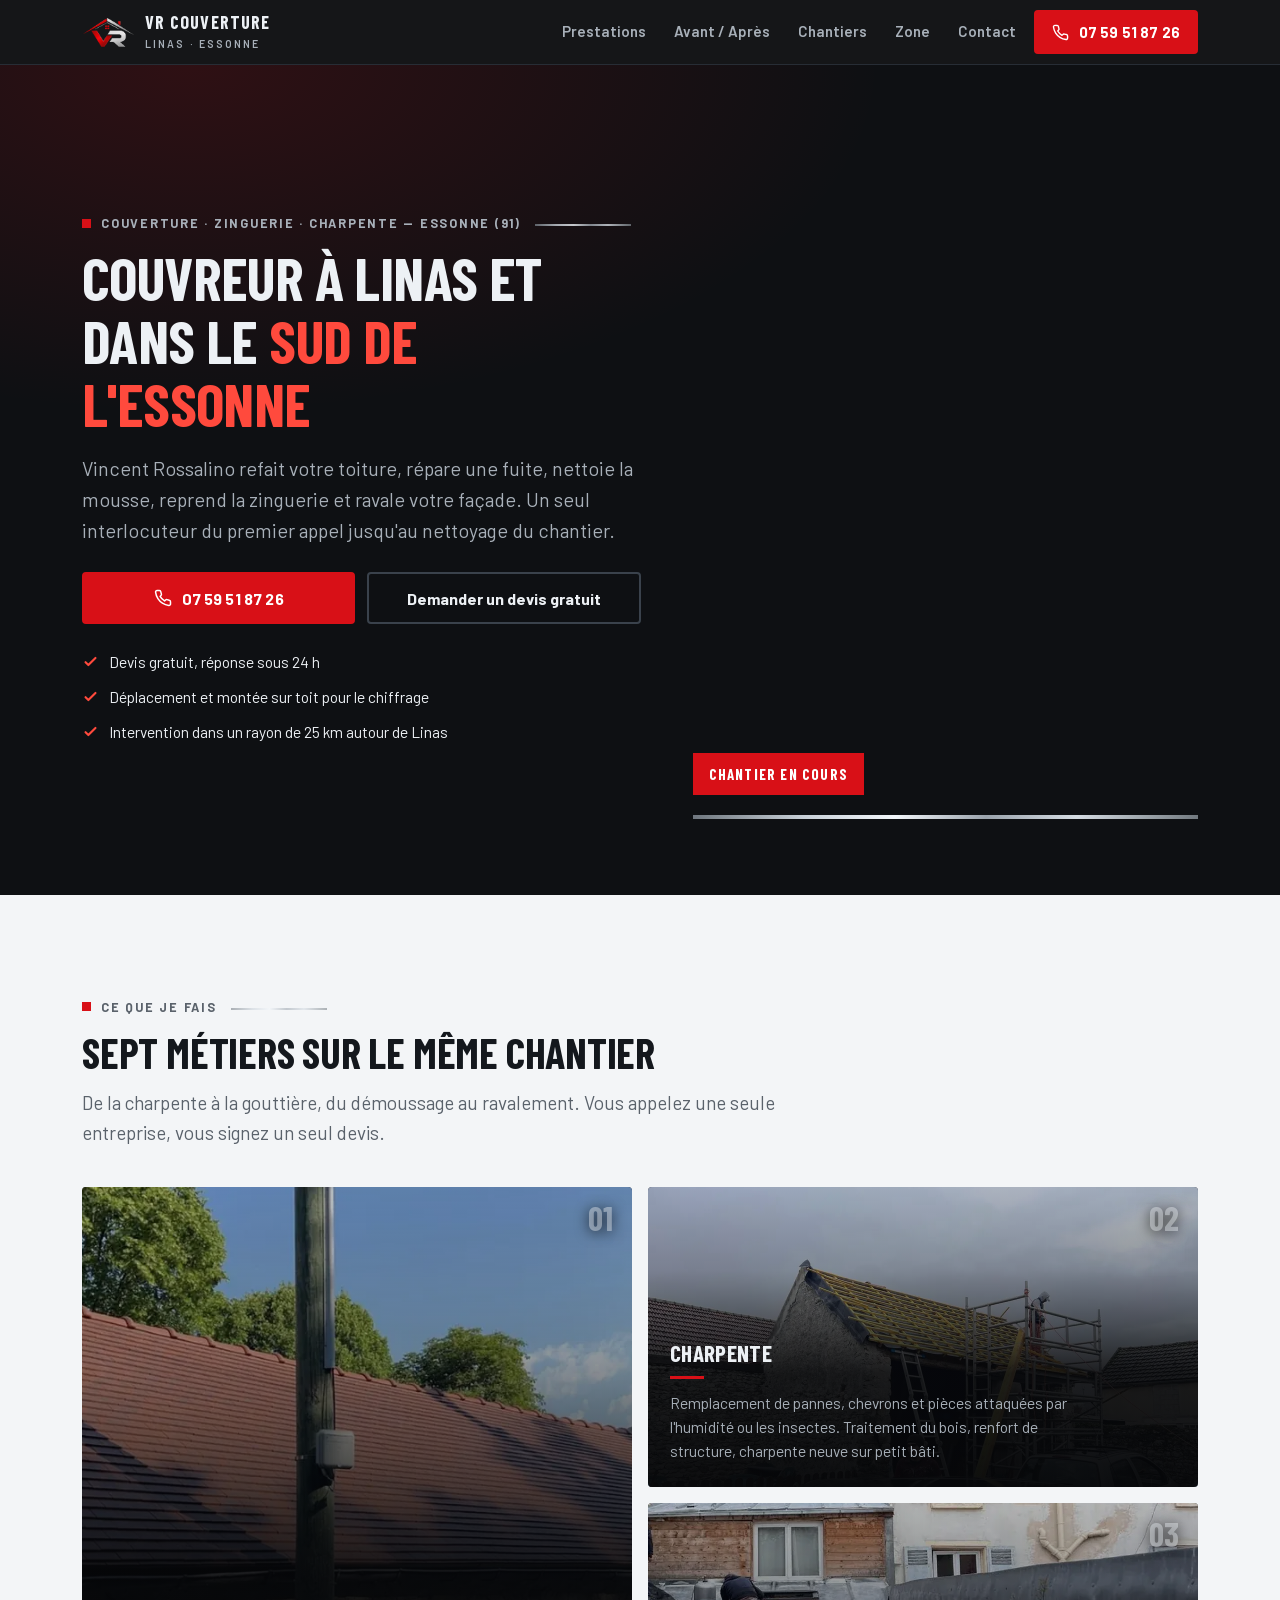
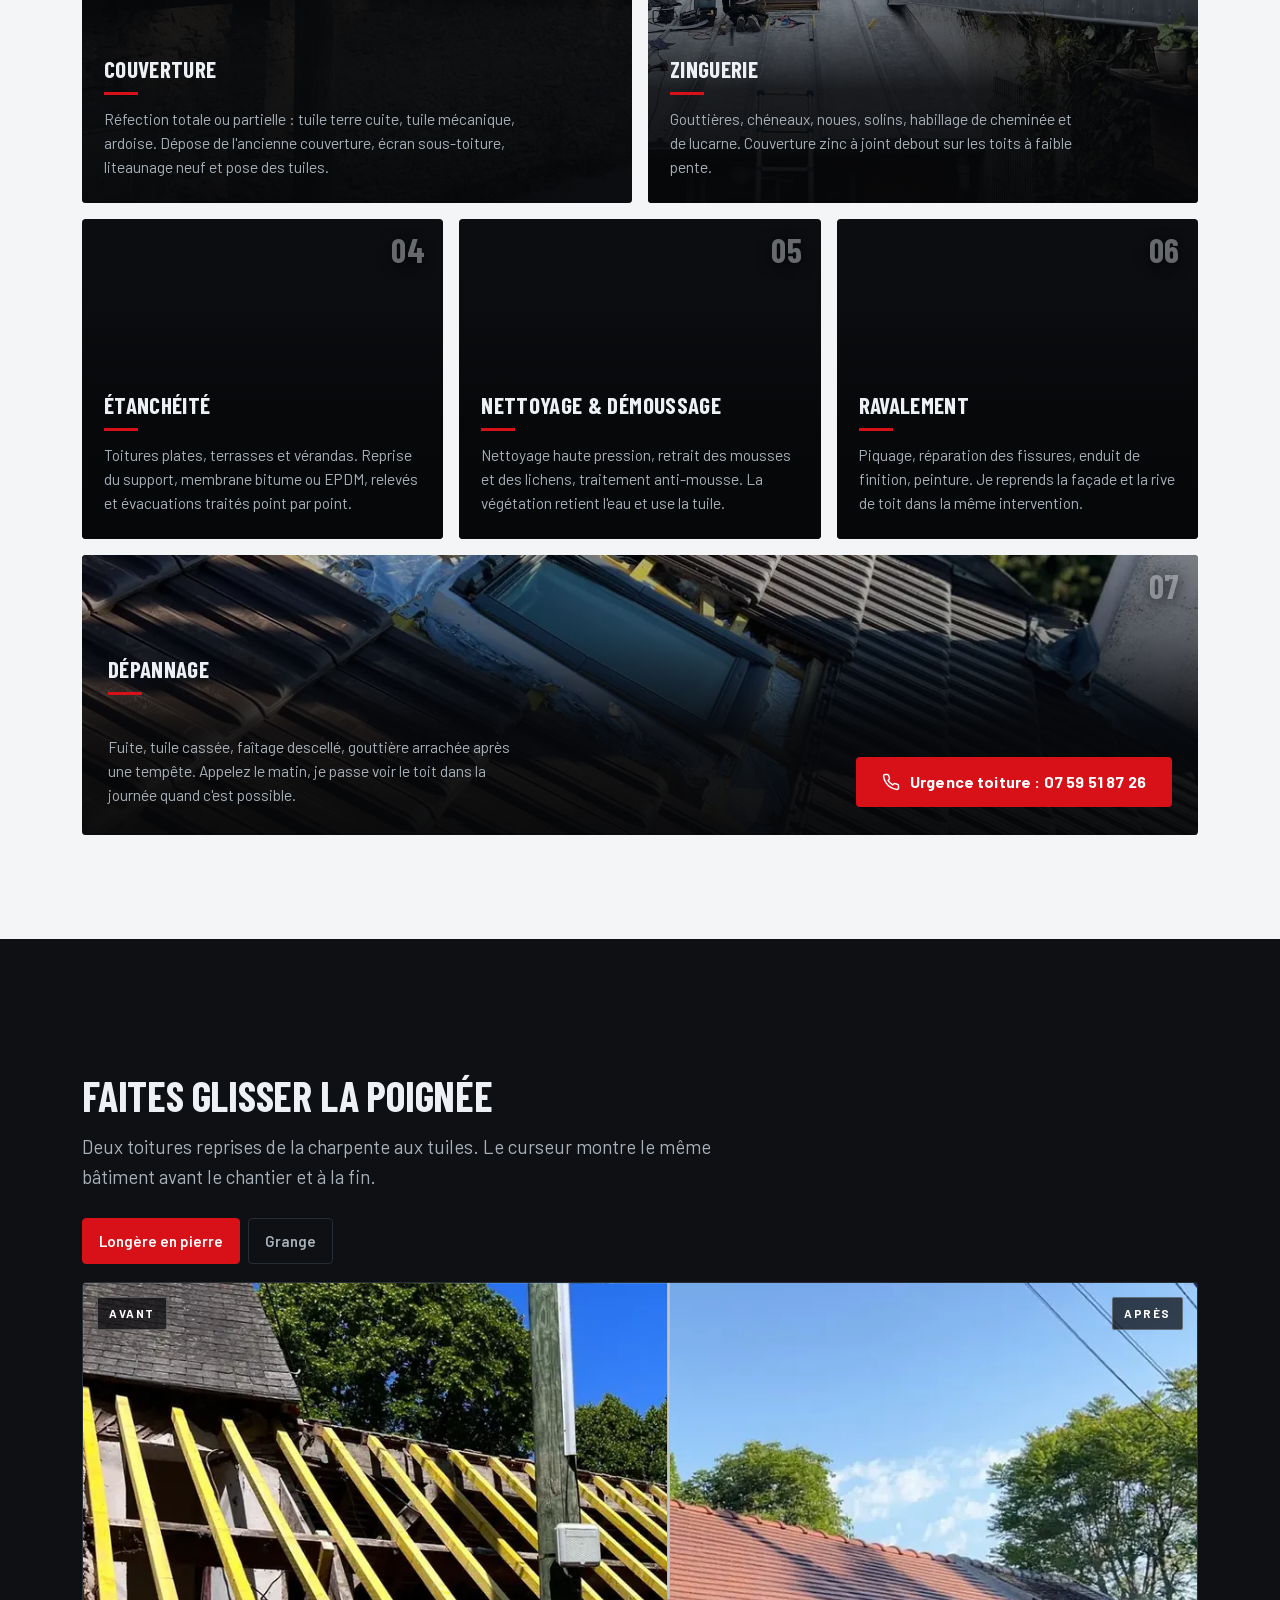
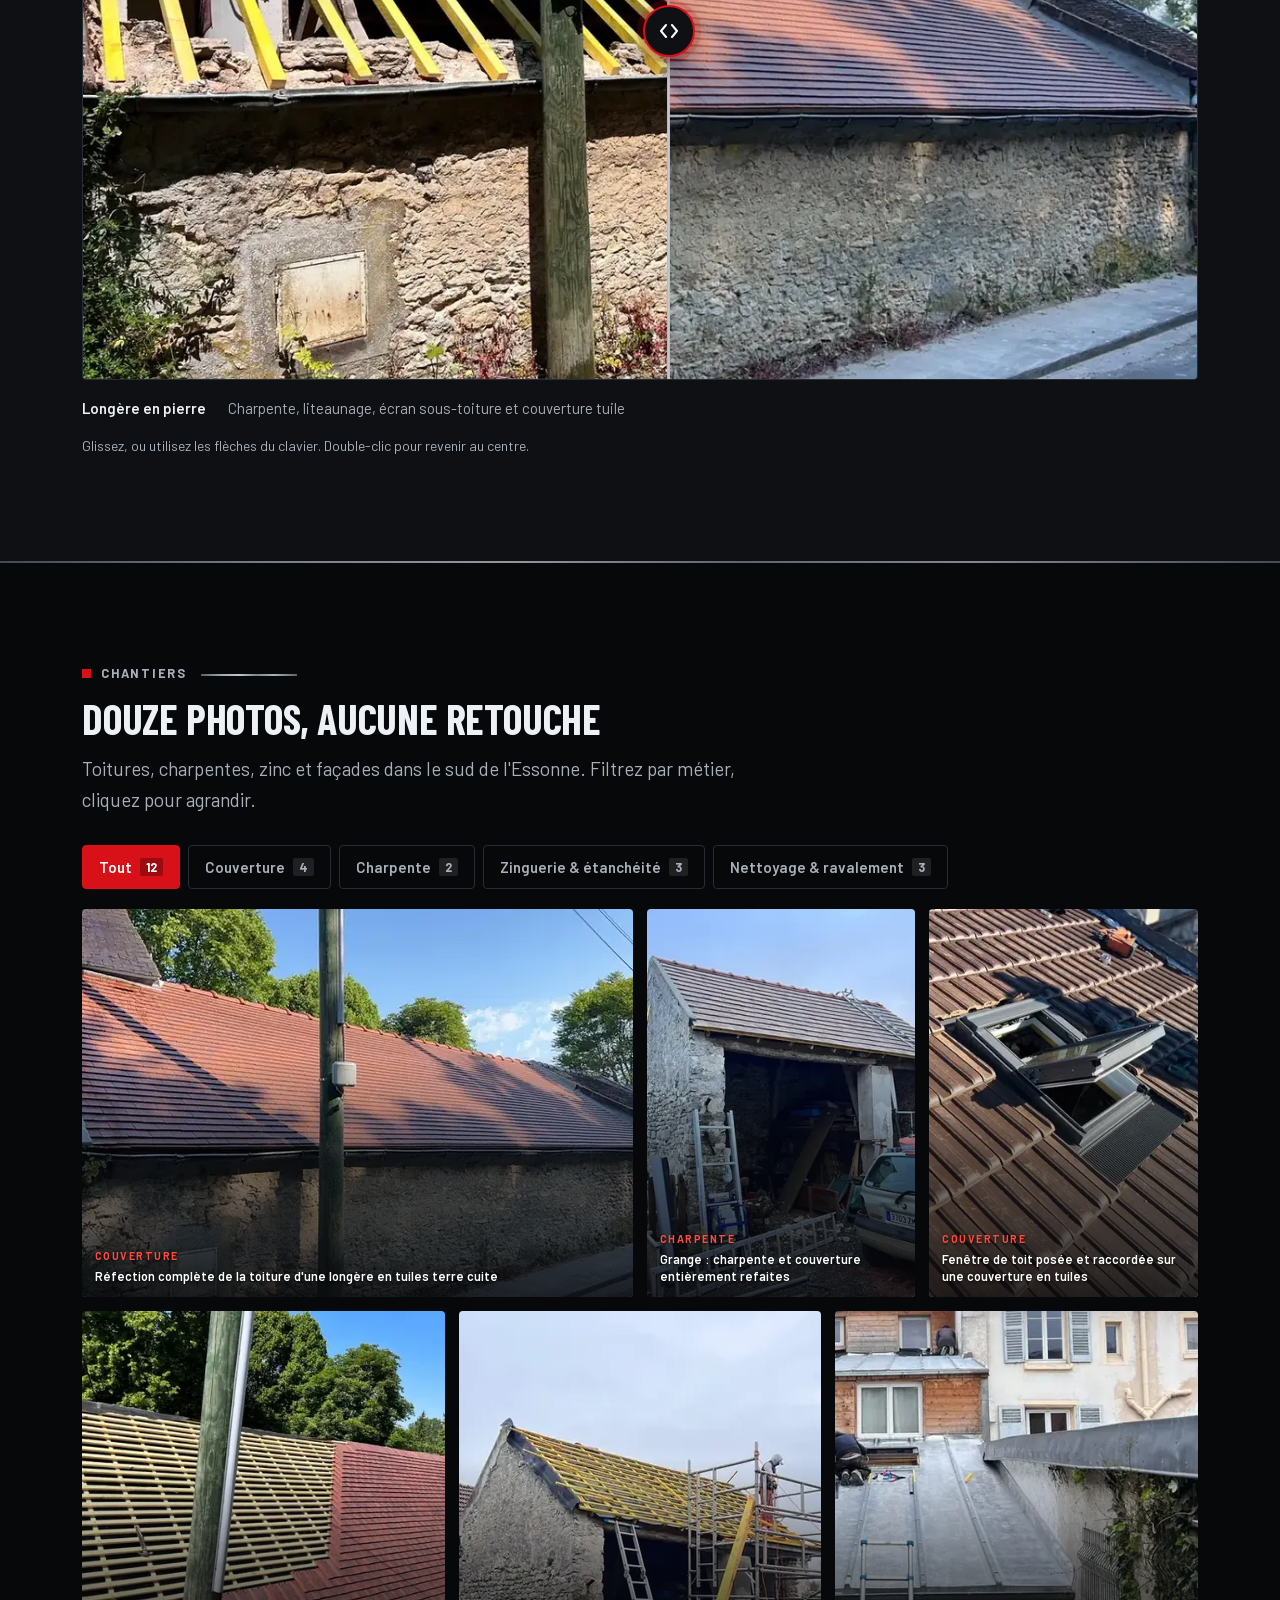
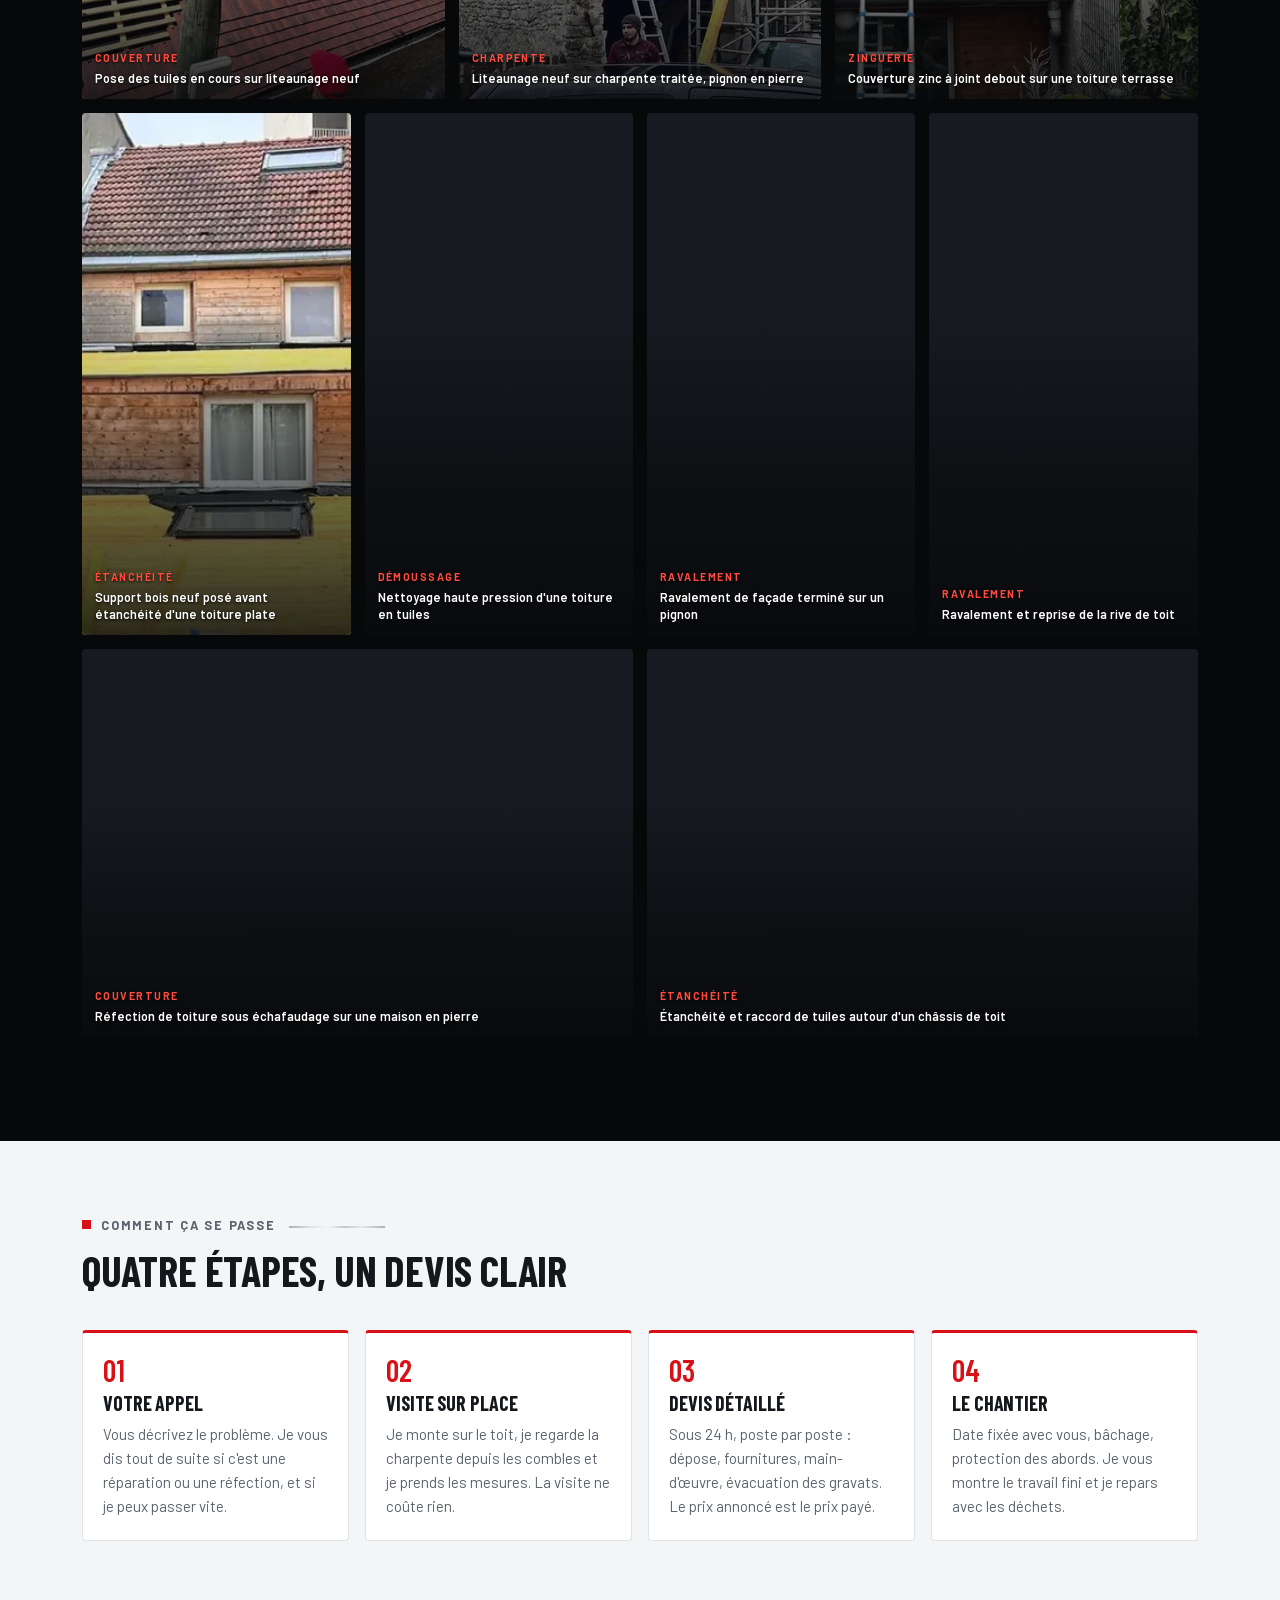
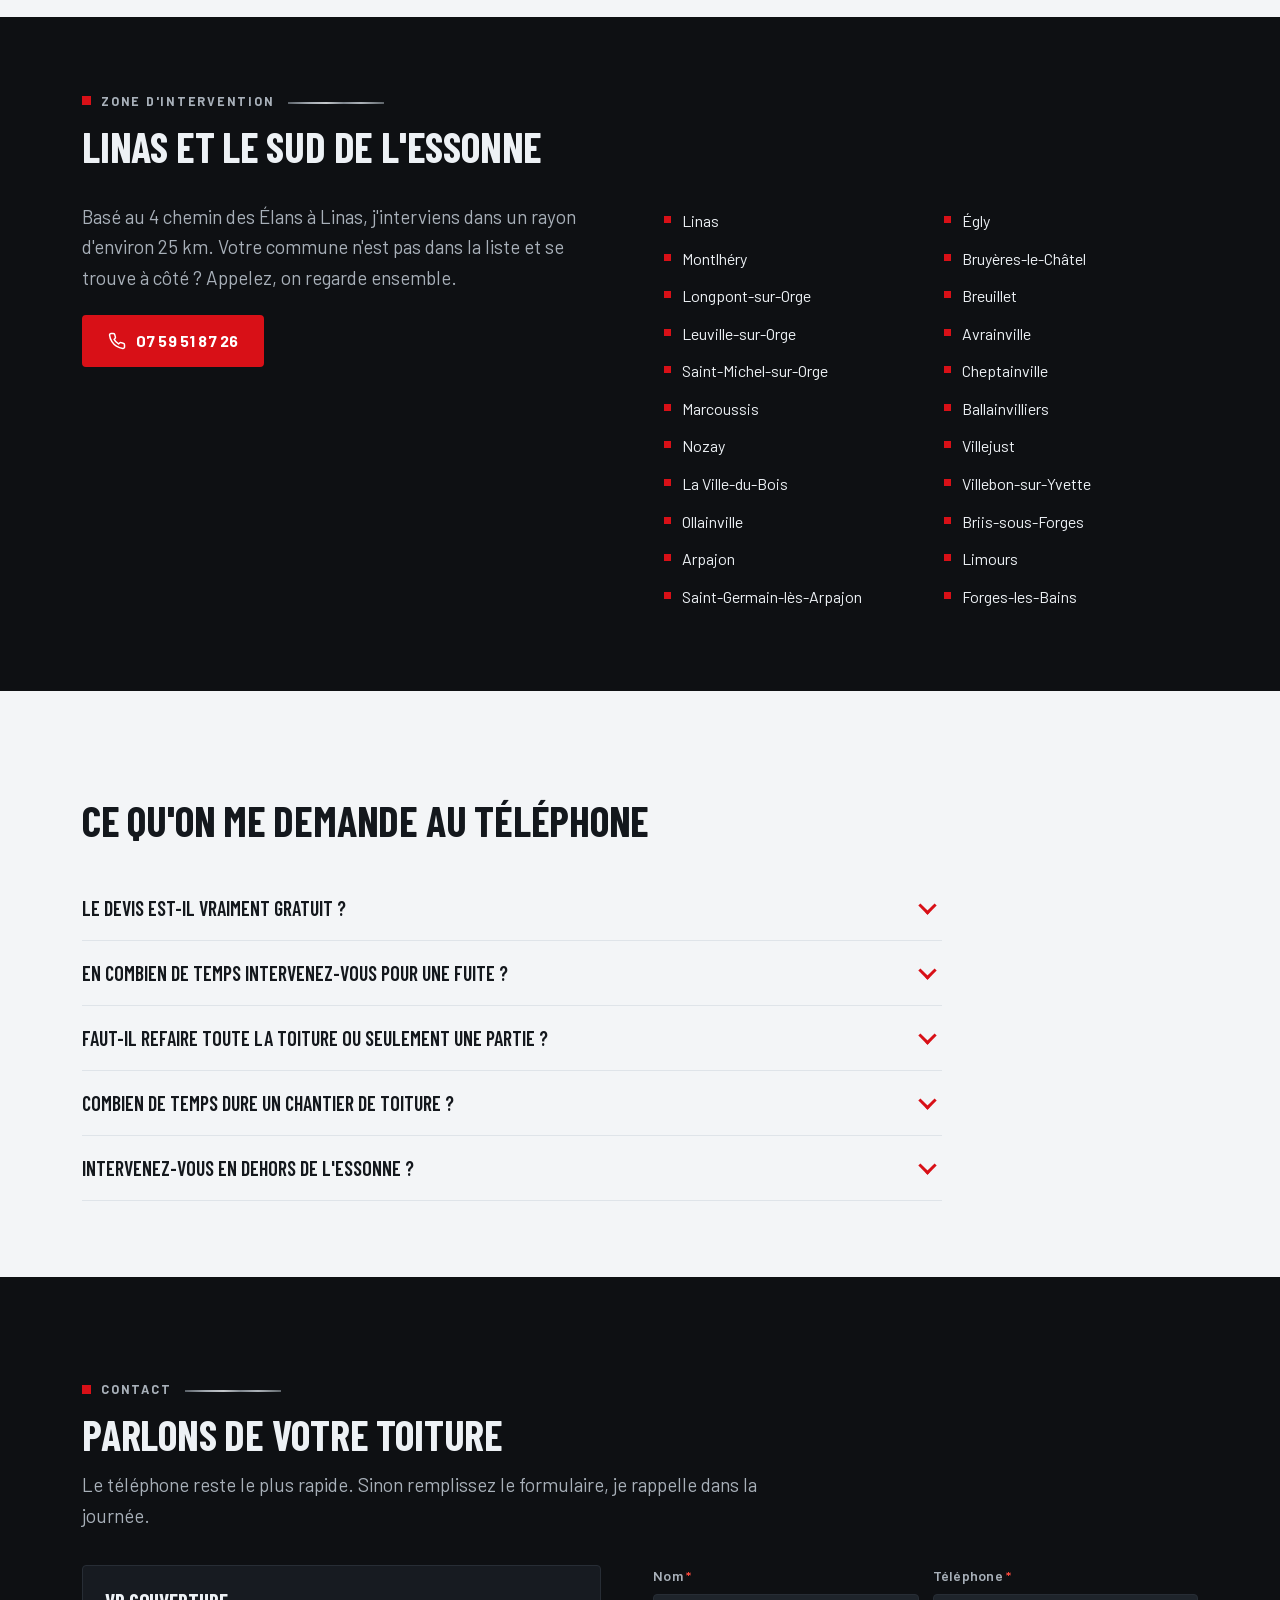
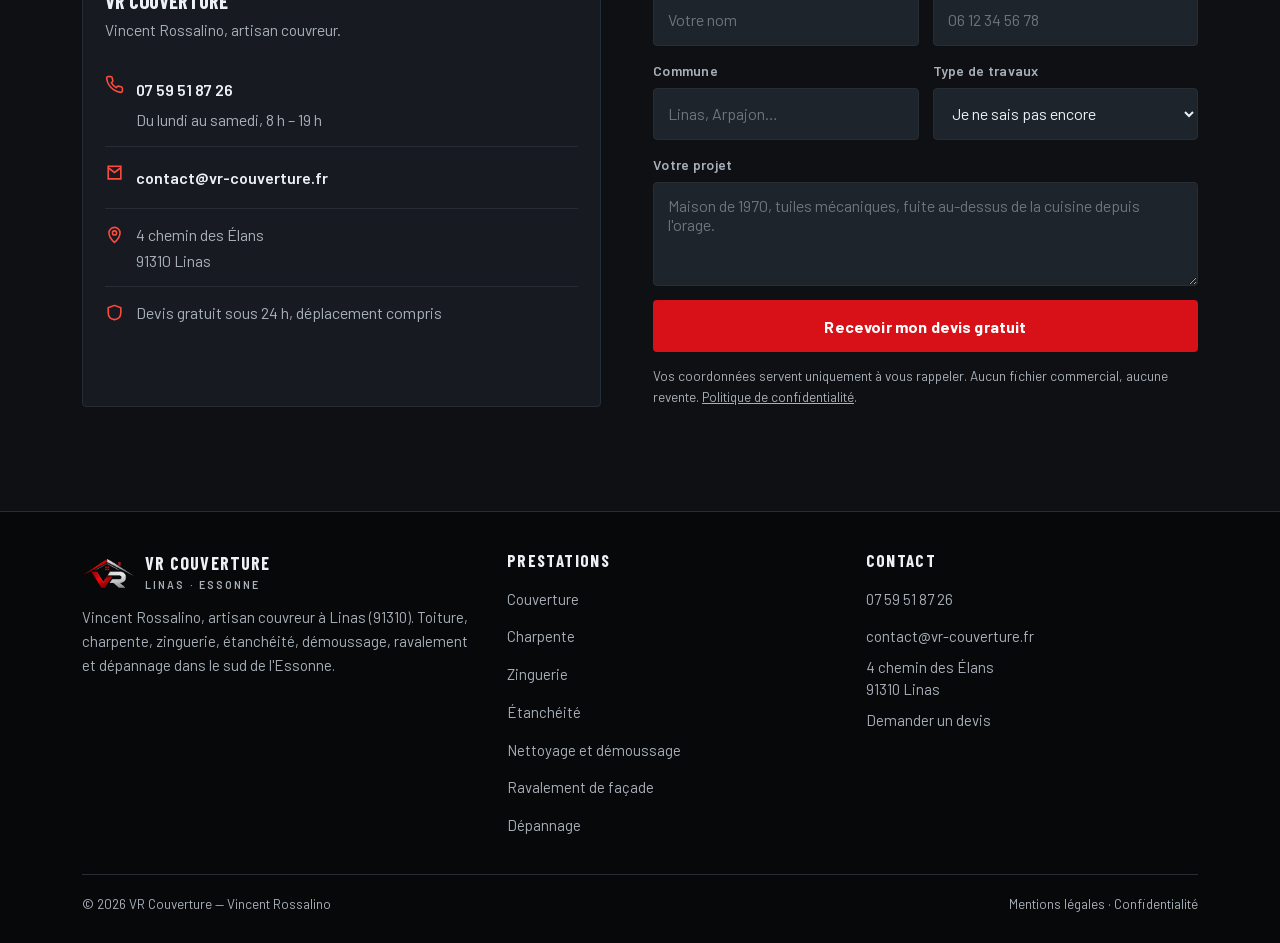
==== commit 42077b28: "URLs absolues pointées sur l'adresse GitHub Pages Canonical, Open Graph, sitemap, robots et JSON-LD " ====
--- a/index.html
+++ b/index.html
@@ -13,13 +13,13 @@
 <meta property="og:description" content="Toiture, charpente, zinguerie, étanchéité, démoussage et ravalement dans le sud de l'Essonne. Devis gratuit sous 24 h.">
 <meta property="og:type" content="website">
 <meta property="og:locale" content="fr_FR">
-<meta property="og:url" content="https://vr-couverture.fr/">
-<meta property="og:image" content="https://vr-couverture.fr/img/og-image.jpg">
+<meta property="og:url" content="https://znk-v.github.io/vr-couverture/">
+<meta property="og:image" content="https://znk-v.github.io/vr-couverture/img/og-image.jpg">
 <meta property="og:image:width" content="1200">
 <meta property="og:image:height" content="630">
 <meta property="og:image:alt" content="Toiture en tuiles neuves réalisée par VR Couverture">
 <meta name="twitter:card" content="summary_large_image">
-<link rel="canonical" href="https://vr-couverture.fr/">
+<link rel="canonical" href="https://znk-v.github.io/vr-couverture/">
 
 <link rel="icon" href="favicon.ico" sizes="any">
 <link rel="icon" type="image/png" sizes="32x32" href="favicon-32x32.png">
@@ -404,8 +404,8 @@
 <script type="application/ld+json">
 {"@context":"https://schema.org","@type":"RoofingContractor",
 "name":"VR Couverture","alternateName":"Vincent Rossalino",
-"url":"https://vr-couverture.fr/","telephone":"+33759518726","email":"contact@vr-couverture.fr",
-"image":"https://vr-couverture.fr/img/og-image.jpg","logo":"https://vr-couverture.fr/img/logo.png",
+"url":"https://znk-v.github.io/vr-couverture/","telephone":"+33759518726","email":"contact@vr-couverture.fr",
+"image":"https://znk-v.github.io/vr-couverture/img/og-image.jpg","logo":"https://znk-v.github.io/vr-couverture/img/logo.png",
 "priceRange":"€€","currenciesAccepted":"EUR",
 "address":{"@type":"PostalAddress","streetAddress":"4 chemin des Élans","addressLocality":"Linas","postalCode":"91310","addressRegion":"Île-de-France","addressCountry":"FR"},
 "openingHoursSpecification":[{"@type":"OpeningHoursSpecification","dayOfWeek":["Monday","Tuesday","Wednesday","Thursday","Friday","Saturday"],"opens":"08:00","closes":"19:00"}],
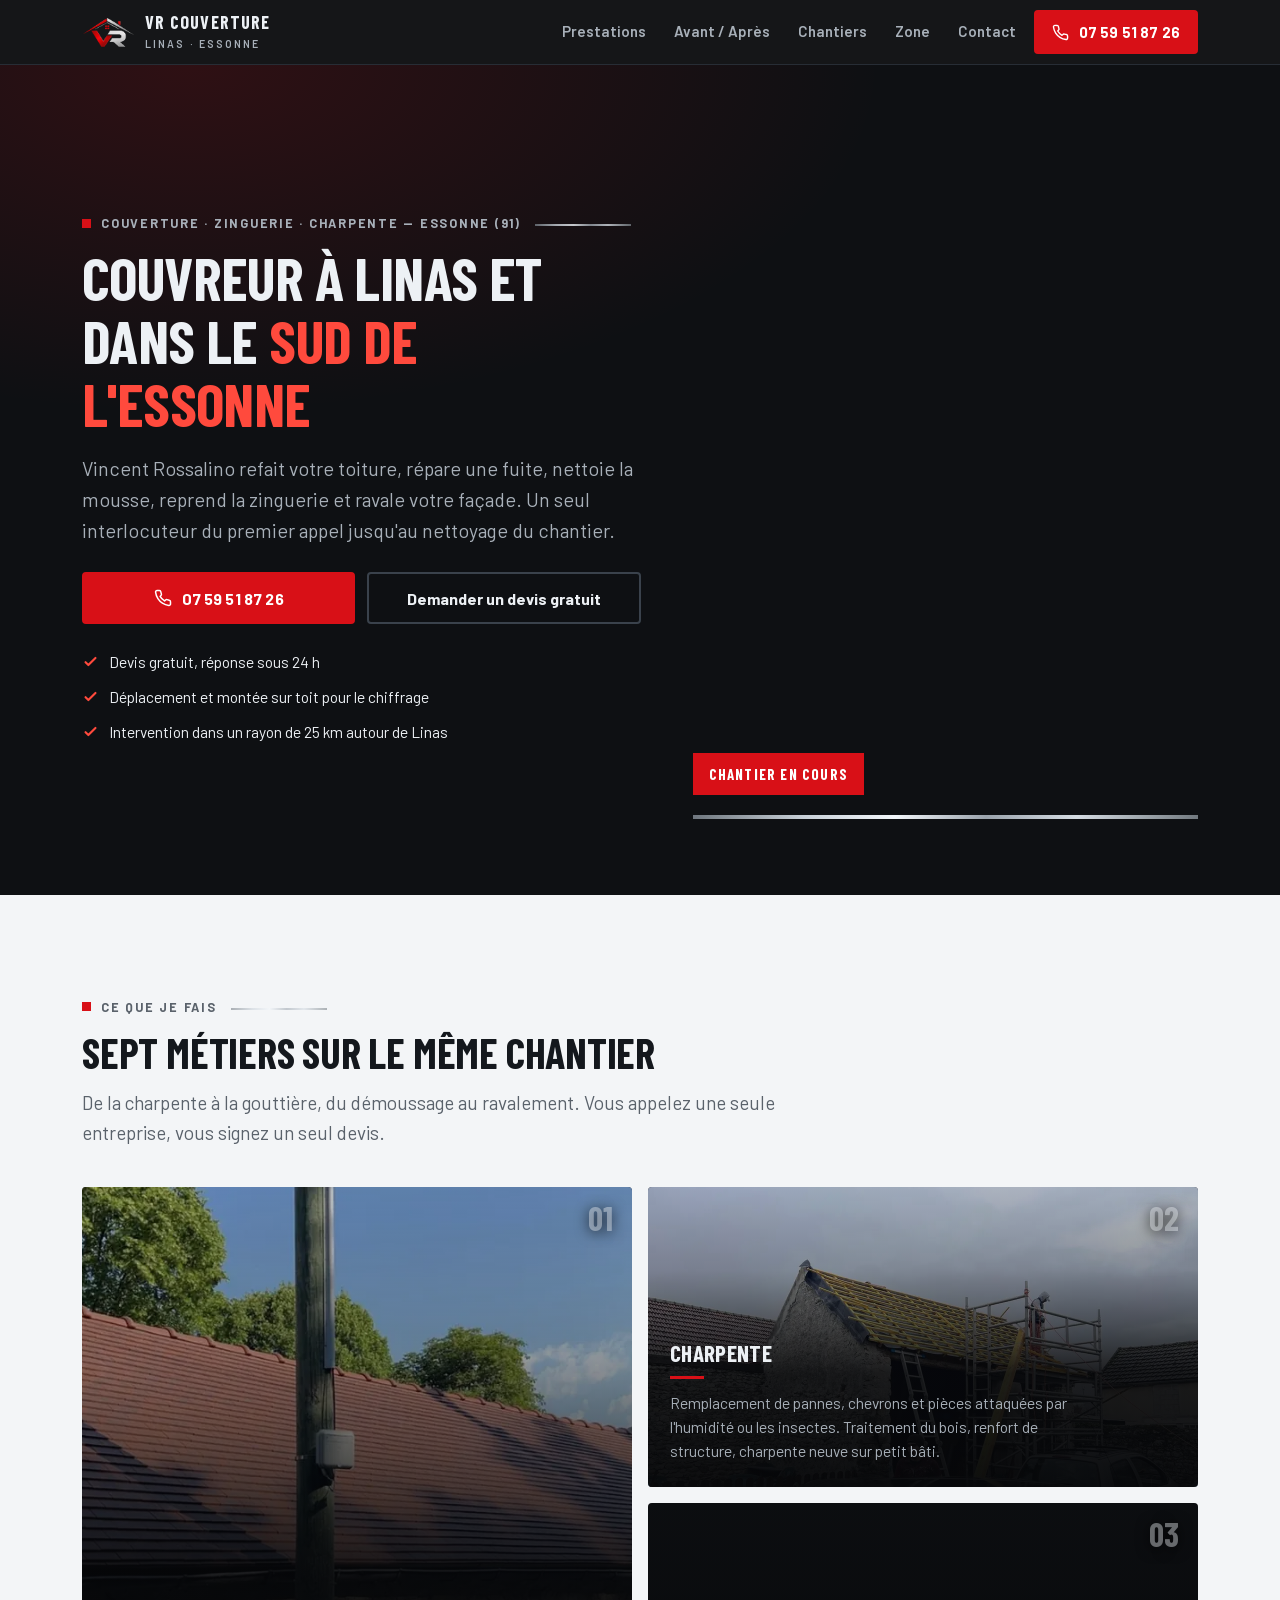
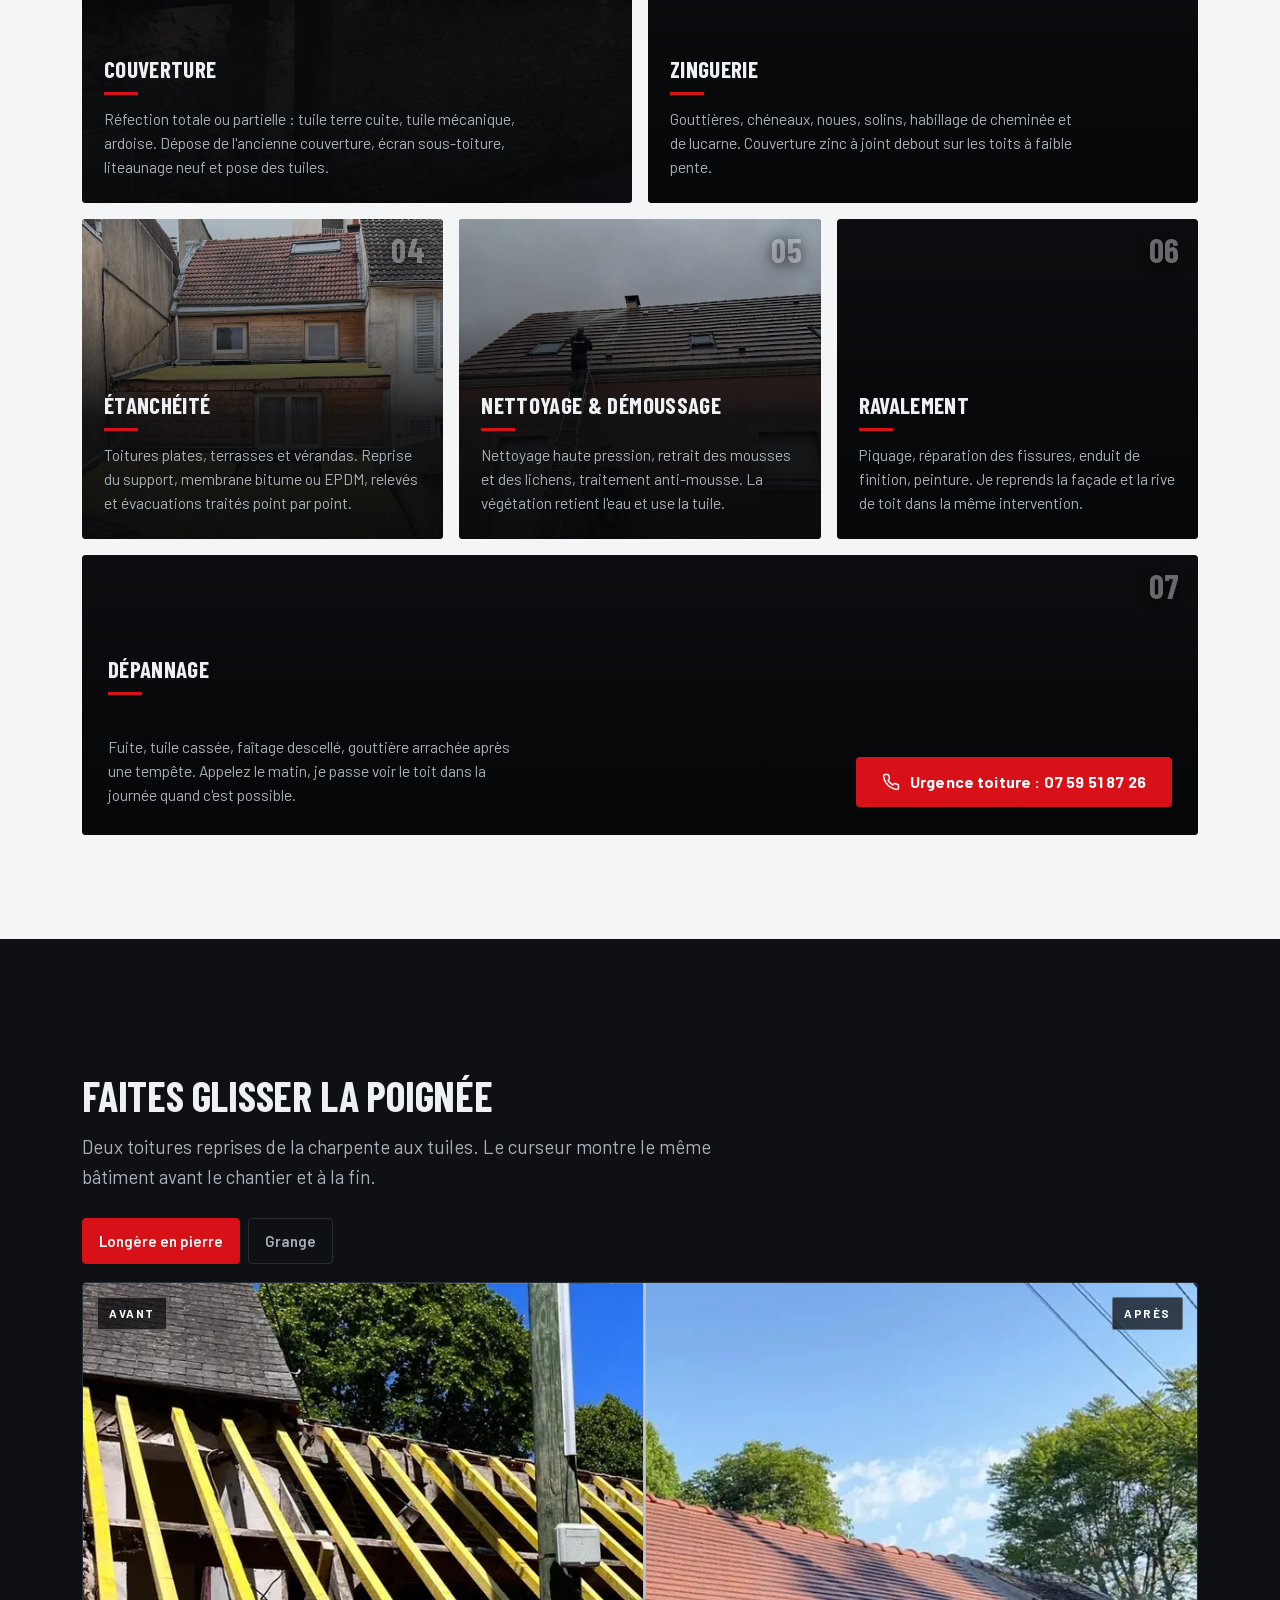
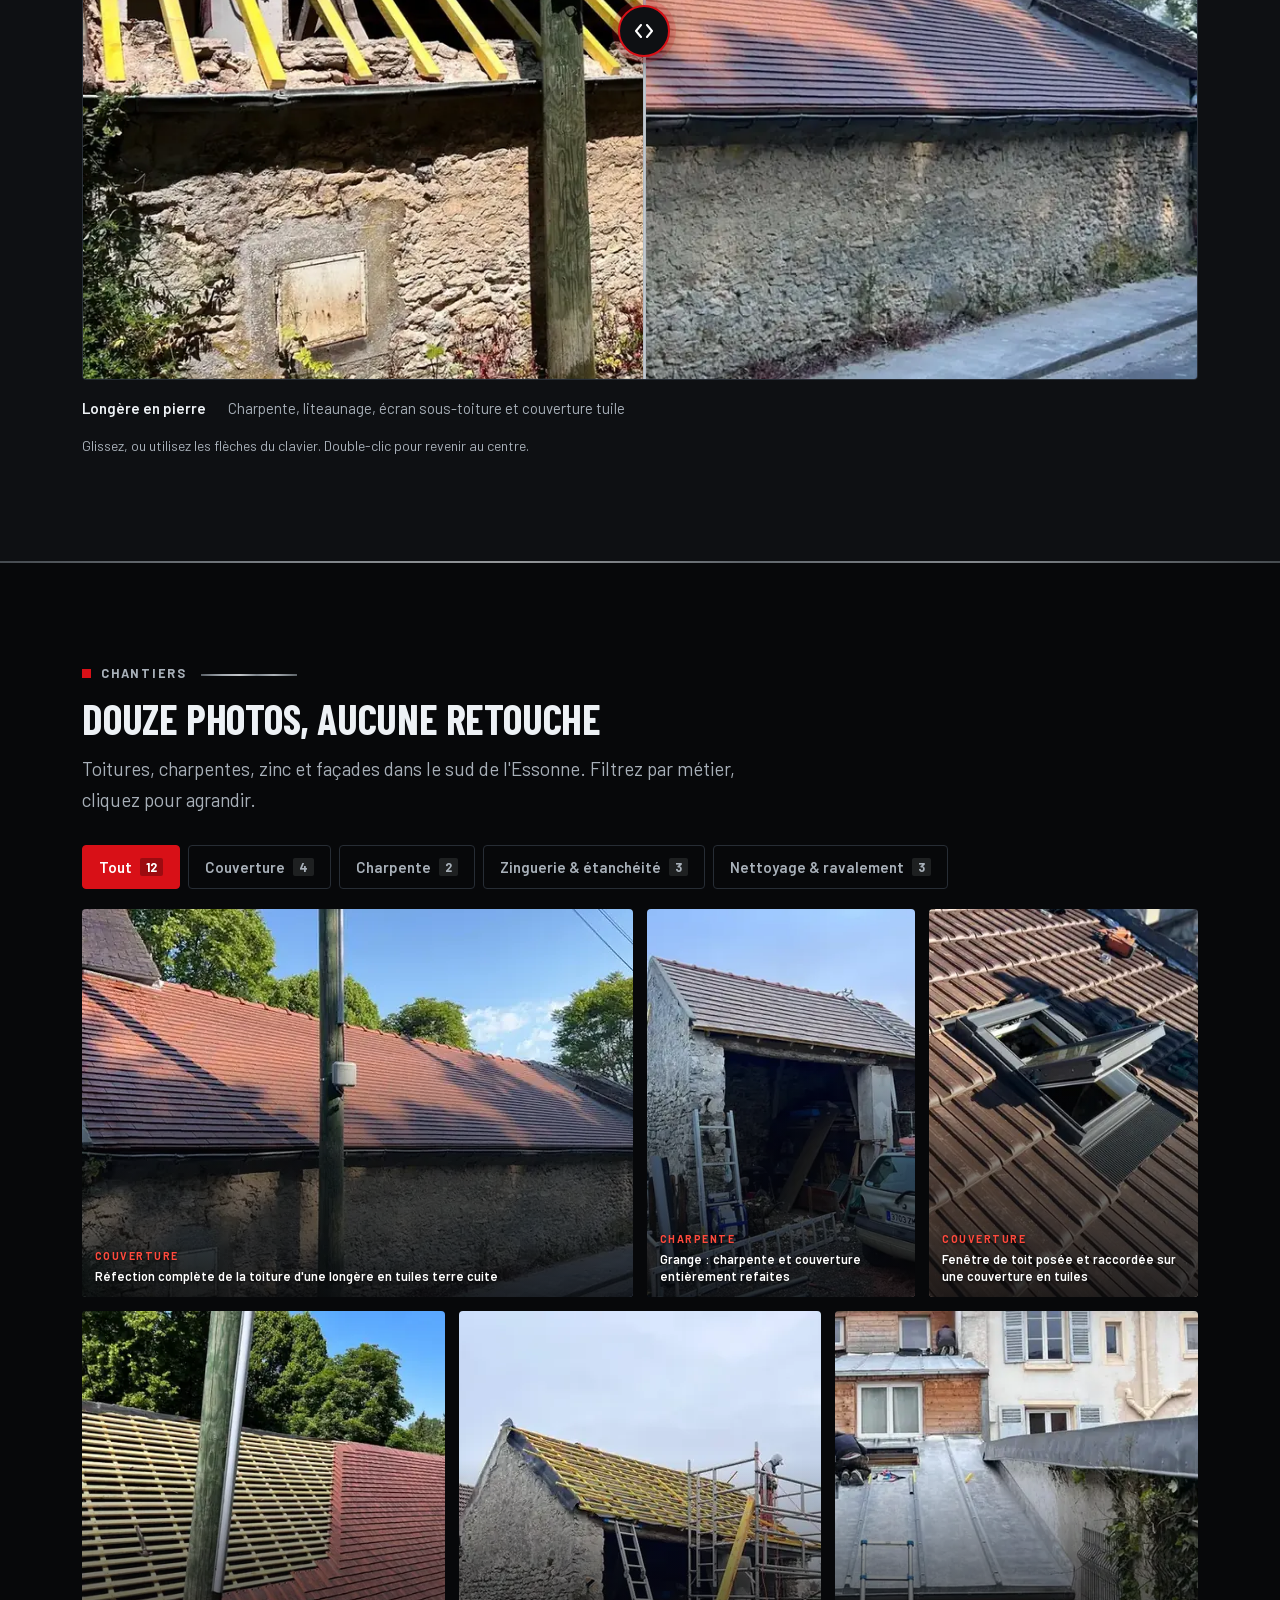
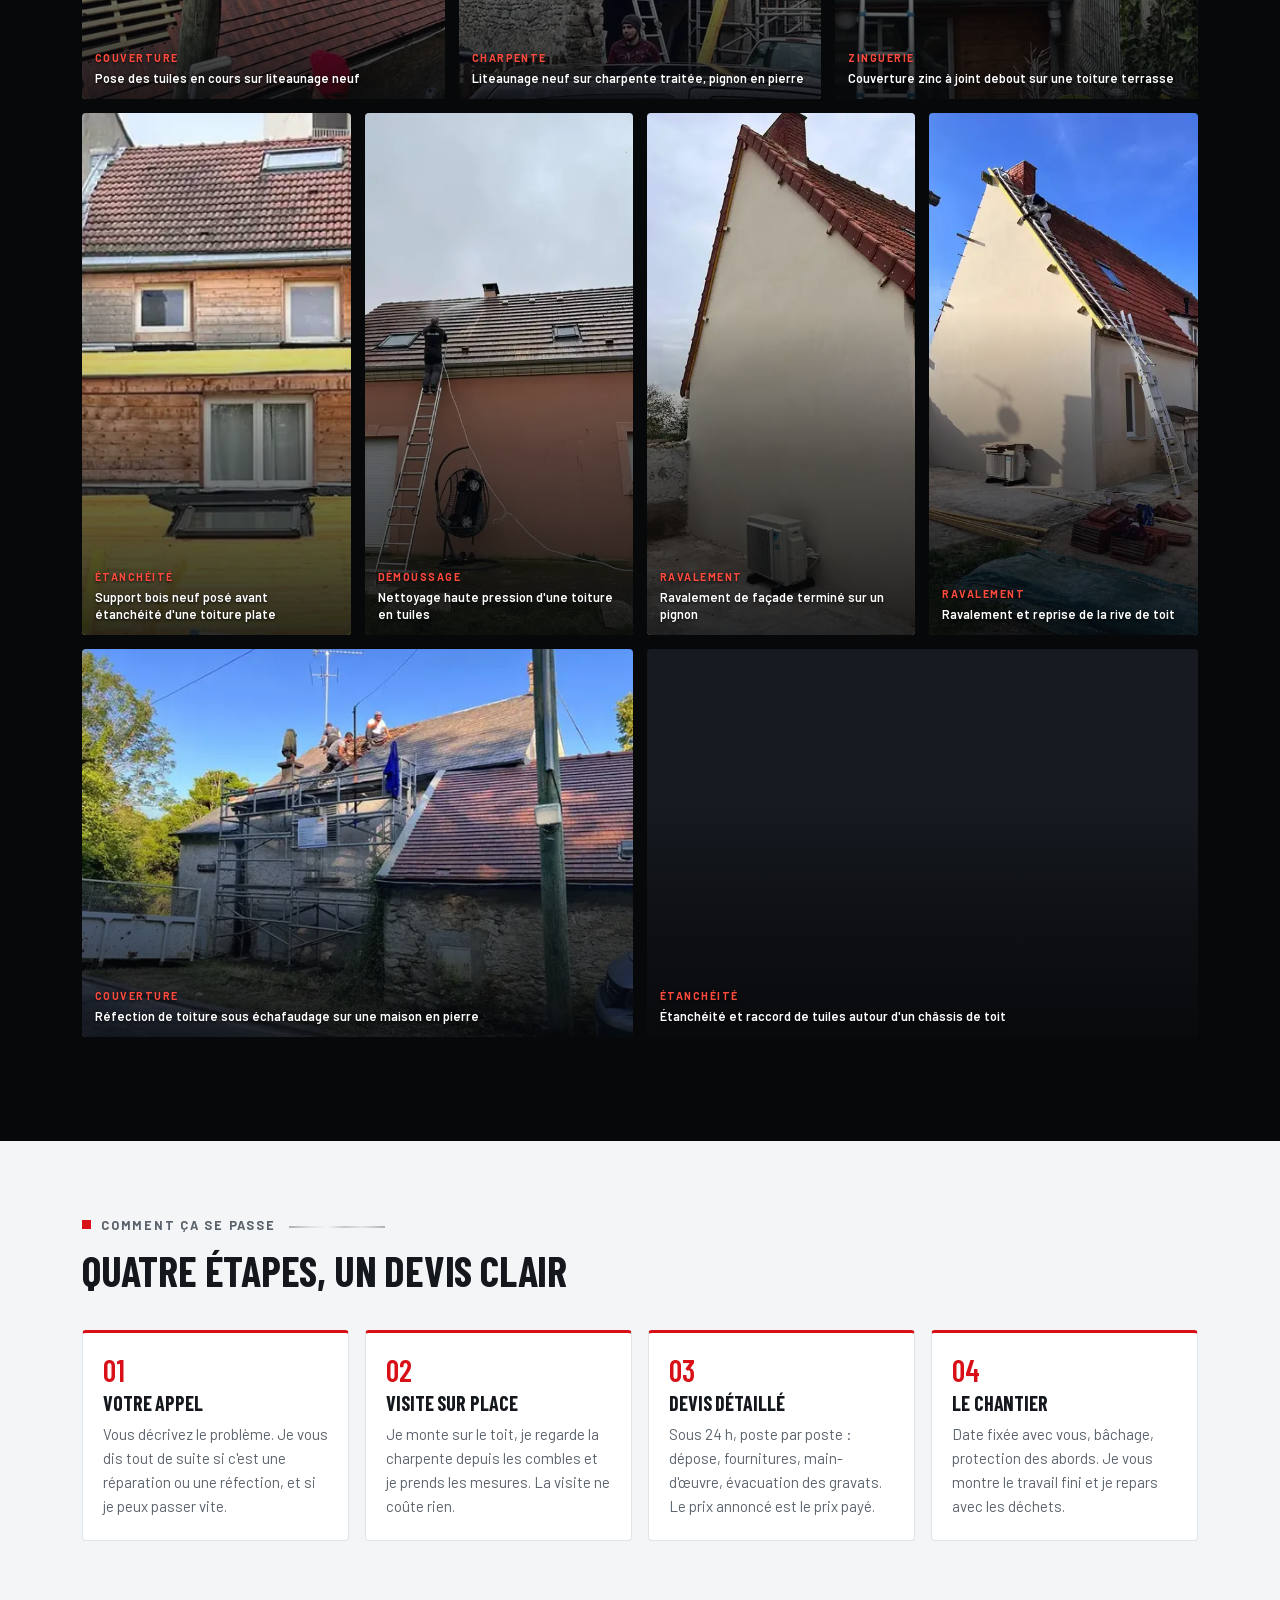
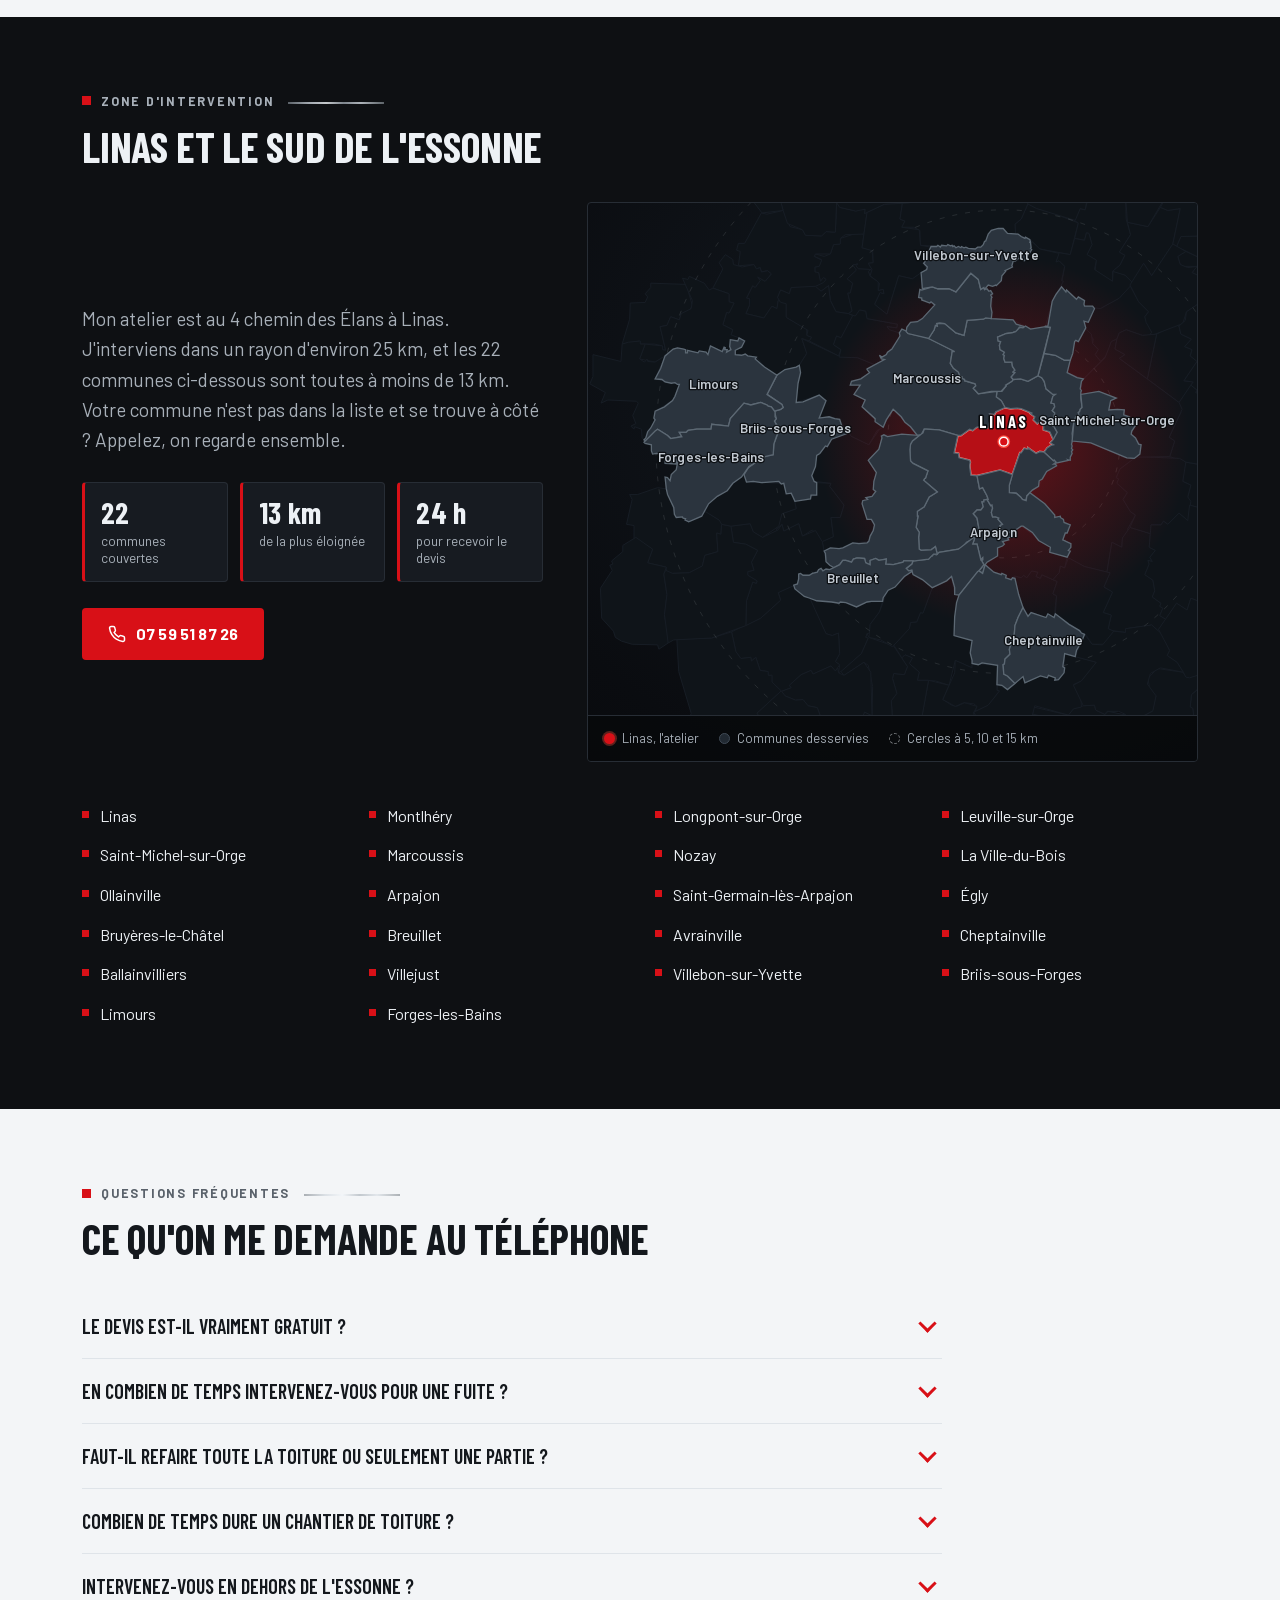
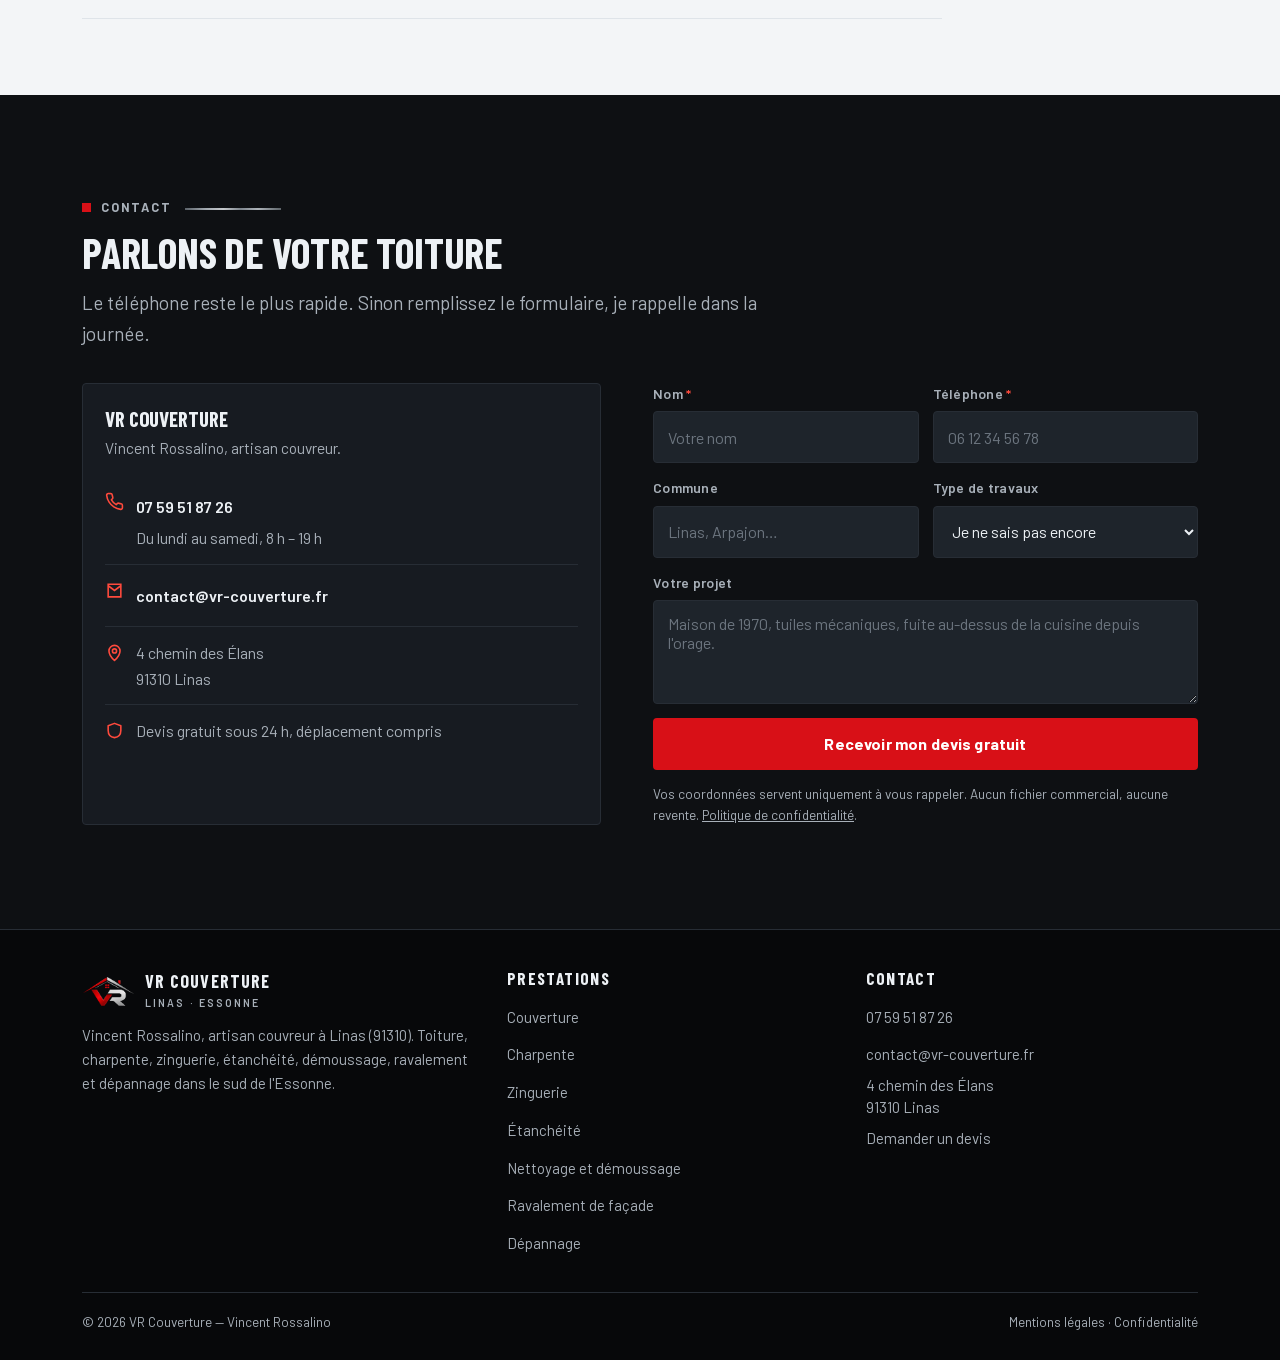
==== commit f0179625: "Carte SVG de la zone d'intervention Contours officiels des communes (geo.api.gouv.fr / IGN Admin Exp" ====
--- a/index.html
+++ b/index.html
@@ -229,22 +229,32 @@
   <div class="wrap">
     <p class="over rv">Zone d'intervention</p>
     <h2 class="t rv">Linas et le sud de l'Essonne</h2>
-    <div class="zone__cols">
-      <div>
-        <p class="lead" style="margin-top:0">Basé au 4 chemin des Élans à Linas, j'interviens dans un rayon d'environ 25 km. Votre commune n'est pas dans la liste et se trouve à côté ? Appelez, on regarde ensemble.</p>
-        <p style="margin-top:22px"><a class="btn btn--tel" href="tel:+33759518726">
-          <svg width="18" height="18" viewBox="0 0 24 24" fill="none" aria-hidden="true"><path d="M22 16.9v3a2 2 0 0 1-2.2 2 19.8 19.8 0 0 1-8.6-3.1 19.5 19.5 0 0 1-6-6A19.8 19.8 0 0 1 2.1 4.2 2 2 0 0 1 4.1 2h3a2 2 0 0 1 2 1.7c.1 1 .4 1.9.7 2.8a2 2 0 0 1-.5 2.1L8.1 9.9a16 16 0 0 0 6 6l1.3-1.2a2 2 0 0 1 2.1-.5c.9.3 1.8.6 2.8.7a2 2 0 0 1 1.7 2z" stroke="currentColor" stroke-width="2" stroke-linecap="round" stroke-linejoin="round"/></svg>
-          07 59 51 87 26</a></p>
-      </div>
-      <ul class="villes">
-        <li>Linas</li><li>Montlhéry</li><li>Longpont-sur-Orge</li><li>Leuville-sur-Orge</li>
-        <li>Saint-Michel-sur-Orge</li><li>Marcoussis</li><li>Nozay</li><li>La Ville-du-Bois</li>
-        <li>Ollainville</li><li>Arpajon</li><li>Saint-Germain-lès-Arpajon</li><li>Égly</li>
-        <li>Bruyères-le-Châtel</li><li>Breuillet</li><li>Avrainville</li><li>Cheptainville</li>
-        <li>Ballainvilliers</li><li>Villejust</li><li>Villebon-sur-Yvette</li><li>Briis-sous-Forges</li>
-        <li>Limours</li><li>Forges-les-Bains</li>
-      </ul>
-    </div>
+
+    <div class="zone__top">
+      <div class="zone__txt rv">
+        <p class="lead" style="margin-top:0">Mon atelier est au 4 chemin des Élans à Linas. J'interviens dans un rayon
+        d'environ 25 km, et les 22 communes ci-dessous sont toutes à moins de 13 km. Votre commune n'est pas dans
+        la liste et se trouve à côté ? Appelez, on regarde ensemble.</p>
+        <ul class="zone__kpi">
+          <li><b>22</b><span>communes couvertes</span></li>
+          <li><b>13 km</b><span>de la plus éloignée</span></li>
+          <li><b>24 h</b><span>pour recevoir le devis</span></li>
+        </ul>
+        <a class="btn btn--tel" href="tel:+33759518726"><svg width="18" height="18" viewBox="0 0 24 24" fill="none" aria-hidden="true"><path d="M22 16.9v3a2 2 0 0 1-2.2 2 19.8 19.8 0 0 1-8.6-3.1 19.5 19.5 0 0 1-6-6A19.8 19.8 0 0 1 2.1 4.2 2 2 0 0 1 4.1 2h3a2 2 0 0 1 2 1.7c.1 1 .4 1.9.7 2.8a2 2 0 0 1-.5 2.1L8.1 9.9a16 16 0 0 0 6 6l1.3-1.2a2 2 0 0 1 2.1-.5c.9.3 1.8.6 2.8.7a2 2 0 0 1 1.7 2z" stroke="currentColor" stroke-width="2" stroke-linecap="round" stroke-linejoin="round"/></svg> 07 59 51 87 26</a>
+      </div>
+
+      <figure class="zmap rv">
+        <svg viewBox="0 0 980 824" role="img" aria-label="Carte du sud de l'Essonne : les 22 communes desservies par VR Couverture autour de Linas" id="zmapSvg"><defs><radialGradient id="zglow"><stop offset="0%" stop-color="#D81017" stop-opacity=".45"/><stop offset="100%" stop-color="#D81017" stop-opacity="0"/></radialGradient></defs><g class="ctx"><path d="M74 539 74 519 62 517 71 477 67 469 80 469 112 458 126 460 142 506 152 505 162 513 180 506 189 496 215 513 214 533 207 531 209 561 188 567 184 584 163 595 132 596 126 593 126 586 96 579 104 557 74 539Z"/><path d="M1075 70 1046 111 1023 109 1023 95 1013 88 996 85 990 91 947 70 954 54 984 53 986 45 995 46 995 20 984 19 985 4 994 3 994 -6 1010 -4 1012 -9 1033 -2 1037 -10 1046 -9 1051 -17 1067 -10 1071 -26 1077 -26 1079 -34 1104 -31 1103 -14 1117 -10 1110 -0 1114 3 1090 24 1075 70Z"/><path d="M571 911 580 894 593 887 604 894 591 914 599 924 625 929 634 925 651 932 650 949 668 947 657 948 659 967 664 966 656 1002 628 991 628 1003 614 1004 607 1025 615 1036 603 1052 623 1050 645 1068 658 1082 644 1093 669 1110 649 1123 634 1141 586 1082 550 1023 506 989 516 977 529 974 530 964 535 963 571 911Z"/><path d="M1003 717 1032 739 1044 731 1039 745 1051 753 1060 751 1086 777 1075 793 1110 805 1108 824 1114 841 1107 880 1096 881 1096 888 1087 893 1078 894 1054 887 1042 877 990 866 990 854 978 856 973 813 969 811 971 791 986 779 987 769 1000 754 1003 717Z"/><path d="M1091 892 1092 898 1071 902 1066 936 1070 937 1063 958 1116 981 1114 988 1095 986 1095 993 1083 994 1082 1003 1050 988 1041 971 1010 959 994 960 983 944 975 943 971 954 963 952 952 959 945 972 927 962 937 958 951 944 949 939 955 938 966 891 982 876 979 857 990 854 990 866 1042 877 1063 890 1078 894 1091 892Z"/><path d="M536 -76 512 -78 477 -95 506 -174 500 -174 506 -191 499 -218 487 -224 499 -235 525 -238 527 -222 540 -213 551 -211 558 -220 601 -215 605 -216 599 -239 608 -230 609 -219 616 -210 615 -197 591 -169 592 -135 597 -131 554 -102 554 -92 536 -76Z"/><path d="M749 1076 737 1071 720 1045 700 1038 701 1029 714 1028 723 1013 733 1007 718 994 738 976 762 996 791 1002 801 1013 811 1040 806 1053 798 1048 796 1059 782 1062 780 1077 749 1076Z"/><path d="M581 776 559 769 530 768 533 755 517 741 522 732 510 727 505 732 492 711 517 685 519 675 529 674 535 659 539 660 554 619 585 601 590 630 597 631 590 666 589 696 618 704 618 748 591 736 581 776Z"/><path d="M1072 392 1075 396 1053 413 1068 429 1079 432 1070 463 1055 457 1055 468 1045 485 1011 480 998 484 997 494 970 487 965 473 970 454 957 448 958 430 962 417 980 420 984 411 996 419 1003 379 1011 381 1022 369 1040 362 1042 380 1072 392Z"/><path d="M55 227 67 187 68 161 92 160 96 151 92 146 101 136 101 129 158 131 168 165 162 175 150 178 147 188 133 183 127 197 116 199 125 237 120 236 120 230 107 227 84 227 84 222 55 227Z"/><path d="M797 809 815 808 817 816 832 823 837 818 866 824 837 874 834 871 822 888 826 894 819 908 807 902 788 907 784 913 737 899 735 871 730 866 735 841 728 841 732 826 715 824 717 811 773 824 781 814 797 809Z"/><path d="M835 594 799 585 771 570 777 548 764 542 776 518 766 514 760 504 751 506 735 484 711 466 725 456 738 432 754 423 749 420 776 414 779 383 809 386 861 409 879 411 856 428 850 442 854 444 851 451 868 466 861 477 873 497 881 502 868 525 870 529 860 539 859 554 843 546 835 594Z"/><path d="M407 754 403 756 405 743 398 738 405 725 403 692 393 696 383 693 356 637 415 643 432 650 449 642 474 641 469 658 454 678 453 692 449 693 447 699 451 700 440 725 407 754Z"/><path d="M419 178 399 175 390 157 387 133 375 142 364 135 383 123 379 120 374 126 371 112 366 114 365 103 372 102 376 91 364 86 366 82 380 86 390 82 395 67 406 66 406 57 434 48 444 50 441 72 457 76 459 96 451 97 457 107 454 118 451 110 455 107 435 106 431 101 434 98 426 100 432 108 417 122 426 129 422 145 418 145 425 174 419 178Z"/><path d="M718 994 704 982 728 935 713 935 721 914 717 911 723 898 719 892 736 889 737 899 784 913 788 907 807 902 828 910 859 900 894 927 897 911 916 904 922 917 938 921 944 949 937 958 920 965 926 979 920 1007 903 1012 883 1037 877 1033 869 1047 858 1047 851 1063 810 1044 801 1013 782 997 779 1002 762 996 738 976 718 994Z"/><path d="M587 887 571 911 559 902 564 895 528 876 548 768 581 776 571 799 585 808 593 810 606 804 626 810 620 821 637 854 625 860 603 855 590 867 584 880 587 887Z"/><path d="M708 1 789 32 776 83 727 74 710 57 688 50 687 34 697 26 708 1Z"/><path d="M387 869 395 869 397 857 422 850 423 853 439 835 445 819 457 825 457 830 476 833 473 840 500 861 485 877 471 875 467 887 458 880 465 892 461 898 467 905 464 909 473 915 468 926 435 917 420 916 412 923 394 919 387 869Z"/><path d="M1086 777 1133 737 1142 723 1151 728 1170 714 1181 719 1185 709 1238 734 1272 739 1285 751 1262 796 1242 791 1236 810 1231 801 1222 815 1211 812 1205 825 1184 821 1172 809 1166 815 1075 793 1086 777Z"/><path d="M804 -5 822 -2 823 -15 865 -10 866 26 873 51 855 79 864 84 856 100 844 110 844 126 816 108 818 92 803 83 811 67 806 49 802 48 799 60 783 57 789 32 782 28 792 9 800 11 804 -5Z"/><path d="M1276 585 1265 582 1265 545 1249 512 1227 507 1214 513 1211 509 1211 483 1234 474 1208 469 1201 458 1193 457 1193 449 1175 446 1178 433 1190 437 1229 402 1267 387 1281 406 1291 401 1327 449 1319 455 1323 481 1309 503 1307 544 1297 575 1293 572 1288 586 1300 616 1297 621 1281 610 1282 586 1276 585Z"/><path d="M333 480 368 470 368 450 391 451 389 456 412 486 406 506 391 506 395 537 377 545 361 526 345 536 339 516 315 528 312 517 303 526 312 500 335 492 333 480Z"/><path d="M1063 186 1039 165 1035 143 1046 111 1075 70 1133 107 1145 95 1196 165 1223 150 1249 190 1237 195 1236 208 1153 269 1063 186Z"/><path d="M1081 645 1072 652 1073 659 1049 669 1041 655 1038 630 1028 632 1025 618 1034 568 1046 570 1056 538 1060 534 1066 538 1072 528 1078 531 1084 526 1094 539 1100 537 1107 549 1110 548 1123 575 1117 584 1123 589 1120 593 1135 604 1130 610 1132 617 1109 639 1088 640 1081 645Z"/><path d="M851 219 842 223 837 242 825 255 816 244 821 235 812 226 813 219 800 202 798 190 805 192 815 170 812 166 824 170 855 153 872 132 886 159 902 175 896 183 907 208 904 213 892 213 866 204 855 209 851 219Z"/><path d="M1360 194 1398 241 1381 254 1377 248 1368 262 1375 271 1353 283 1344 297 1321 312 1325 329 1303 362 1305 367 1281 376 1283 379 1269 388 1241 365 1233 348 1217 336 1254 297 1256 280 1264 269 1255 254 1267 236 1262 232 1360 194Z"/><path d="M476 833 490 837 490 831 514 850 534 838 528 876 564 895 559 902 571 911 535 963 530 964 529 974 516 977 507 986 504 1021 498 1020 499 1014 492 1016 475 1008 463 1013 451 1008 441 1015 426 1006 419 1013 397 990 394 994 384 988 352 963 377 932 387 900 391 900 394 919 412 923 420 916 435 917 468 926 473 915 464 909 467 905 461 898 465 892 458 880 467 887 471 875 485 877 500 861 473 840 476 833Z"/><path d="M1072 392 1069 382 1084 383 1093 350 1109 345 1118 333 1127 334 1132 304 1146 322 1177 291 1208 329 1229 344 1241 365 1267 387 1229 402 1190 437 1178 433 1175 446 1140 436 1095 437 1099 443 1096 456 1074 452 1079 432 1053 416 1056 407 1076 395 1072 392Z"/><path d="M962 417 936 408 944 383 935 377 954 337 951 321 962 301 970 293 980 301 978 305 990 309 994 299 1006 306 1035 303 1047 310 1047 317 1055 321 1040 337 1028 368 1011 381 1003 379 996 419 984 411 980 420 962 417Z"/><path d="M530 374 476 373 468 396 451 414 464 434 460 448 463 464 457 472 447 474 450 477 442 479 441 484 449 509 456 509 461 518 451 545 426 547 410 555 380 560 377 545 395 537 391 506 406 506 412 486 389 456 391 451 364 448 360 439 368 406 392 380 420 368 423 375 452 389 491 332 530 374Z"/><path d="M1086 777 1060 751 1051 753 1039 745 1044 731 1032 739 1003 717 1008 705 1026 684 1073 659 1072 652 1081 645 1106 675 1121 680 1109 688 1118 689 1129 698 1122 707 1142 723 1133 737 1086 777Z"/><path d="M449 15 444 50 414 51 406 57 406 66 395 67 390 82 366 82 364 86 376 92 372 102 365 103 365 111 371 112 374 126 379 120 383 123 379 128 360 137 327 136 324 146 310 140 305 152 310 160 306 157 304 170 296 166 283 185 254 178 260 164 260 154 255 153 265 133 269 136 277 125 273 119 285 126 295 114 289 109 279 111 277 104 271 106 267 99 242 101 245 78 239 76 242 65 252 65 279 16 288 18 314 12 325 38 345 43 350 52 376 53 383 46 398 47 400 -1 405 7 431 13 439 9 446 10 445 17 449 15Z"/><path d="M340 261 304 277 284 264 271 248 237 244 237 237 247 232 252 222 230 212 233 204 217 196 223 176 227 177 235 161 227 159 227 146 201 137 217 106 211 96 221 83 233 91 234 99 248 103 267 99 271 106 277 104 279 111 289 109 295 114 285 126 273 119 277 125 269 136 265 133 255 153 260 154 260 164 254 178 283 185 296 166 304 170 306 157 319 162 319 184 352 203 352 213 360 216 356 222 344 218 352 242 340 261Z"/><path d="M419 178 426 181 424 189 407 217 400 214 395 228 407 236 403 246 356 222 360 216 352 213 354 205 319 184 319 162 310 160 305 152 310 140 324 146 327 136 366 134 375 142 387 133 390 157 399 175 419 178Z"/><path d="M1049 313 1035 303 1006 306 994 299 990 309 978 305 1018 229 1063 186 1094 213 1076 232 1082 239 1067 264 1063 274 1069 275 1049 313Z"/><path d="M748 606 755 609 748 629 754 632 750 667 740 661 737 667 713 659 708 665 696 642 686 600 697 603 701 599 706 603 714 592 724 594 721 601 728 604 730 598 748 606Z"/><path d="M559 -42 566 -65 573 -71 571 -80 565 -84 545 -76 536 -79 554 -92 554 -102 576 -113 587 -125 602 -129 609 -98 625 -93 627 -74 639 -57 621 -37 615 -41 610 -37 611 -48 603 -47 606 -41 589 -27 561 -32 559 -42Z"/><path d="M866 830 871 830 870 838 908 818 914 793 904 783 901 765 916 749 957 755 963 763 998 755 987 769 988 776 971 791 969 811 973 813 982 876 966 891 963 917 949 946 940 946 937 918 922 917 916 904 897 911 894 927 859 900 828 910 819 908 826 894 822 888 834 871 837 874 866 830Z"/><path d="M736 889 719 892 723 898 717 911 721 914 713 935 728 935 706 980 676 1001 656 1002 664 966 659 967 657 948 668 947 650 949 651 932 634 925 625 929 599 924 591 914 604 894 593 887 587 890 584 881 603 855 626 860 641 852 642 845 682 849 704 835 713 822 732 826 728 841 735 841 730 866 736 889Z"/><path d="M403 246 434 249 461 260 449 268 453 273 421 293 438 293 428 308 446 317 441 328 475 361 465 366 452 389 423 375 420 368 417 371 405 348 388 344 372 346 383 318 372 309 335 321 340 261 352 242 344 218 403 246Z"/><path d="M1035 145 1019 142 1016 136 1008 144 1000 134 991 141 991 121 972 112 980 102 959 102 953 99 949 86 962 78 990 91 996 85 1017 91 1023 95 1023 109 1046 111 1035 145Z"/><path d="M659 775 675 783 700 762 703 772 728 761 739 764 741 760 757 767 766 756 767 725 818 739 794 769 781 775 793 794 794 811 781 814 773 824 719 809 715 824 682 849 642 845 637 854 621 819 643 808 653 797 662 785 658 784 659 775Z"/><path d="M872 522 905 532 903 554 913 559 904 570 908 577 901 575 903 581 896 598 909 607 912 624 908 634 922 644 920 649 925 652 920 664 930 670 917 688 907 679 865 685 865 691 843 688 837 685 842 663 829 659 844 626 830 618 840 595 835 594 843 546 859 554 860 539 872 522Z"/><path d="M1056 538 1093 513 1091 491 1073 482 1080 476 1070 463 1074 452 1096 456 1099 443 1095 437 1140 436 1193 449 1193 457 1201 458 1208 469 1234 474 1211 483 1208 496 1213 512 1201 516 1194 510 1187 513 1185 520 1163 539 1181 588 1147 594 1140 603 1120 593 1123 589 1117 584 1123 575 1110 548 1107 549 1100 537 1094 539 1084 526 1078 531 1072 528 1066 538 1060 534 1056 538Z"/><path d="M877 129 855 153 824 170 799 166 799 157 789 151 786 155 761 135 767 102 758 93 753 95 754 87 758 80 776 83 783 57 799 60 802 48 806 49 811 67 803 83 818 92 815 107 844 126 845 109 864 116 877 129Z"/><path d="M752 661 754 632 748 629 755 609 748 606 758 595 760 584 767 587 773 571 799 585 840 595 830 618 844 626 829 659 842 663 837 685 846 689 833 710 811 710 802 696 752 661Z"/><path d="M810 -45 800 11 792 9 784 28 722 9 699 -3 689 -16 663 -32 621 -37 639 -57 629 -70 648 -81 657 -76 669 -83 684 -78 710 -83 712 -78 729 -92 744 -59 806 -92 804 -73 810 -45Z"/><path d="M548 768 535 840 532 838 514 850 490 831 488 801 497 789 490 765 492 757 509 759 514 746 505 732 510 727 522 732 517 741 533 755 530 768 548 768Z"/><path d="M1181 588 1207 595 1208 608 1228 643 1222 666 1265 675 1256 699 1264 704 1265 715 1253 736 1187 709 1181 719 1170 714 1151 728 1147 726 1122 707 1129 698 1118 689 1109 688 1121 680 1106 675 1082 647 1087 640 1109 639 1147 594 1181 588Z"/><path d="M124 246 108 256 83 251 92 227 120 230 120 236 125 237 116 199 127 197 133 183 147 188 150 178 166 170 168 157 152 121 161 123 163 118 187 129 195 140 201 137 227 146 227 159 235 161 227 177 223 176 217 196 233 204 230 212 243 217 241 222 229 220 230 236 223 240 219 232 216 239 197 230 193 244 179 238 177 241 160 237 160 241 157 236 142 233 124 246Z"/><path d="M1192 -9 1208 16 1222 16 1235 28 1247 32 1273 20 1279 24 1283 67 1274 89 1330 157 1289 173 1264 203 1242 182 1223 150 1216 124 1206 122 1201 115 1195 91 1179 59 1182 49 1169 36 1169 22 1192 -9Z"/><path d="M941 66 907 117 894 97 877 129 864 116 844 110 856 100 864 84 855 79 873 51 868 31 901 38 921 7 933 12 953 9 941 66Z"/><path d="M970 293 951 321 900 283 915 211 945 196 951 198 954 211 971 219 960 231 972 236 969 246 980 255 959 286 974 288 970 293Z"/><path d="M771 570 767 587 760 584 758 595 748 606 730 598 728 604 721 601 724 594 714 592 706 603 701 599 697 603 686 600 681 606 672 603 673 599 653 594 639 582 659 568 659 555 670 549 667 545 677 542 675 538 683 538 684 529 697 520 744 554 743 562 771 570Z"/><path d="M1265 582 1277 585 1273 600 1228 643 1208 608 1207 595 1197 595 1195 588 1187 588 1199 581 1225 580 1236 591 1244 591 1254 585 1262 588 1265 582Z"/><path d="M444 50 449 15 477 2 502 -1 506 0 502 26 510 29 505 39 533 43 535 68 551 71 540 97 545 107 522 122 500 117 481 179 461 163 470 144 476 146 475 139 467 141 469 129 454 117 457 107 451 97 459 96 458 77 441 72 444 50Z"/><path d="M506 0 534 -6 540 -24 559 -42 561 -32 589 -27 606 -41 603 -47 611 -48 610 -37 615 -41 663 -32 708 1 697 26 687 34 688 50 675 49 668 41 653 43 636 67 623 74 535 68 534 44 524 39 505 39 510 29 502 26 506 0Z"/><path d="M992 -39 994 3 987 1 984 19 995 20 995 46 986 45 984 53 954 54 947 70 941 66 953 9 933 12 921 7 938 -25 930 -27 920 -67 937 -64 947 -84 955 -81 962 -100 972 -106 972 -114 990 -114 992 -39Z"/><path d="M32 317 21 322 28 305 3 291 8 279 8 244 53 255 55 227 65 224 84 222 84 227 92 227 83 251 91 256 95 251 96 255 108 256 124 246 108 283 147 292 136 318 108 335 108 349 91 381 87 378 86 364 75 360 74 364 69 359 77 355 72 342 81 322 78 319 32 317Z"/><path d="M905 532 872 522 881 502 873 497 861 477 868 466 851 451 854 444 850 442 856 428 883 408 952 411 962 417 957 448 970 454 965 473 970 480 967 507 965 511 951 499 933 517 926 512 922 518 906 518 905 532Z"/><path d="M1153 269 1177 291 1146 322 1132 304 1127 334 1118 333 1109 345 1093 350 1084 383 1069 382 1072 392 1042 380 1040 362 1028 368 1040 337 1055 321 1047 317 1062 293 1069 275 1063 274 1065 267 1082 239 1076 232 1094 213 1153 269Z"/><path d="M535 -10 534 -6 516 0 477 2 445 17 446 10 431 13 405 7 396 -7 370 -19 378 -53 371 -53 346 -78 360 -98 352 -116 364 -113 367 -127 388 -142 391 -150 418 -131 437 -158 472 -168 487 -147 496 -149 477 -95 498 -86 486 -76 486 -63 475 -39 511 -14 535 -10Z"/><path d="M314 12 311 1 320 -15 335 -6 352 -22 378 -17 400 -1 398 47 383 46 376 53 350 52 345 43 321 33 314 12Z"/><path d="M311 786 296 771 296 760 290 760 290 754 277 752 270 731 263 737 262 731 246 733 238 722 231 690 278 668 310 639 306 627 331 615 357 636 383 693 393 696 403 692 405 725 398 738 405 743 398 753 391 745 362 758 359 752 343 759 324 776 327 780 311 786Z"/><path d="M22 668 20 620 39 591 35 583 40 581 38 576 56 561 56 551 77 538 104 557 96 579 126 586 122 597 127 630 123 667 129 683 129 708 114 718 112 711 71 710 54 705 44 699 41 689 22 668Z"/><path d="M851 219 848 235 864 244 855 250 951 321 956 332 935 377 944 383 936 408 883 409 890 389 874 372 883 350 868 347 871 344 862 341 863 333 838 333 841 318 850 314 822 303 793 308 795 286 832 249 842 223 851 219Z"/><path d="M1325 327 1340 363 1363 360 1361 368 1375 390 1371 398 1384 398 1356 426 1344 420 1310 429 1291 401 1281 406 1269 388 1283 379 1281 376 1305 367 1303 362 1325 327Z"/><path d="M461 260 434 249 404 248 407 236 395 228 400 214 407 217 426 181 437 172 447 174 449 186 498 195 497 201 481 199 501 209 502 214 480 244 473 248 469 245 477 252 461 260Z"/><path d="M396 587 378 592 375 588 356 599 339 597 337 613 306 627 310 639 278 668 254 680 255 640 265 610 271 612 272 608 257 599 257 593 267 591 263 578 273 559 254 549 234 546 230 520 261 516 266 529 281 538 306 526 312 517 315 528 339 516 345 536 366 527 377 545 383 577 396 587Z"/><path d="M490 831 490 837 457 830 458 778 451 744 444 739 412 760 407 754 440 725 451 700 447 699 449 693 452 699 492 713 514 746 509 759 492 757 490 765 497 789 488 801 490 831Z"/><path d="M958 755 921 748 905 757 900 774 914 793 909 817 870 838 871 830 866 831 865 823 854 818 835 818 832 823 817 816 815 808 797 809 781 776 794 769 818 739 784 730 799 694 811 710 828 711 846 689 865 691 865 685 907 679 925 695 936 720 932 728 948 739 958 755Z"/><path d="M521 593 554 619 539 660 535 659 529 674 519 675 517 685 490 714 471 703 452 699 454 678 469 658 482 623 521 593Z"/><path d="M736 199 712 203 684 188 649 186 651 146 638 139 644 132 657 133 671 109 683 103 684 94 693 89 703 93 714 75 712 60 727 74 758 81 753 95 758 93 767 102 762 125 765 126 747 158 736 199Z"/><path d="M872 132 894 97 907 117 941 66 962 78 949 86 953 99 965 104 980 102 972 112 991 121 991 141 997 136 981 163 963 175 957 194 910 212 904 212 907 208 898 192 896 183 902 175 886 159 872 132Z"/><path d="M143 702 199 700 231 690 238 722 246 733 262 731 263 737 270 731 277 752 290 754 290 760 296 760 296 771 311 785 272 821 288 844 271 854 270 870 258 868 237 848 220 860 216 852 194 855 178 866 166 838 161 838 166 821 146 754 143 702Z"/><path d="M1330 157 1360 194 1262 232 1267 236 1255 254 1264 269 1256 280 1254 297 1217 336 1213 333 1153 269 1236 208 1237 195 1249 190 1264 203 1289 173 1330 157Z"/><path d="M457 825 445 819 439 835 423 853 422 850 397 857 395 869 387 869 386 846 380 843 369 812 354 809 346 799 334 800 317 793 311 786 327 780 324 776 343 759 359 752 362 758 391 745 398 753 402 748 403 756 412 760 444 739 455 755 457 825Z"/><path d="M618 741 659 744 658 784 662 785 644 808 623 818 626 810 621 806 605 804 591 810 571 799 590 756 591 736 618 748 618 741Z"/><path d="M254 680 199 700 138 703 129 708 123 662 127 630 122 597 125 591 136 596 163 595 184 584 188 567 209 561 207 531 214 533 215 517 230 520 234 546 254 549 273 559 263 578 267 591 257 593 257 599 272 608 271 612 265 610 255 640 254 680Z"/><path d="M230 520 215 517 211 510 188 496 195 483 251 437 255 449 315 451 319 468 330 469 335 492 312 500 307 520 281 538 266 529 261 516 230 520Z"/><path d="M498 -86 529 -76 551 -77 565 -84 571 -80 573 -71 566 -65 562 -45 540 -24 535 -10 511 -14 475 -39 486 -63 486 -76 498 -86Z"/><path d="M729 -92 712 -78 710 -83 684 -78 669 -83 657 -76 648 -81 631 -71 625 -93 609 -98 608 -119 601 -123 604 -127 592 -135 592 -170 615 -198 631 -199 636 -188 654 -176 660 -180 695 -171 714 -181 713 -175 719 -175 715 -162 734 -158 731 -152 743 -143 759 -120 758 -112 729 -92Z"/><path d="M930 670 920 664 925 652 920 649 922 644 908 634 912 624 909 607 896 598 903 581 901 575 908 577 904 570 913 559 903 554 906 518 922 518 926 512 933 517 951 499 965 511 968 486 997 494 998 484 1011 480 1045 485 1055 468 1055 457 1073 463 1073 471 1080 476 1073 482 1091 491 1093 513 1056 538 1046 570 1034 568 1026 610 1028 632 1023 642 1009 651 970 636 964 655 947 644 930 670Z"/><path d="M958 755 948 739 932 728 936 720 918 686 947 644 964 655 970 636 1012 652 1023 642 1023 633 1038 630 1041 655 1049 669 1033 677 1008 705 1000 723 1000 754 968 764 962 763 958 755Z"/><path d="M1183 -28 1189 -22 1193 -24 1192 -9 1169 22 1169 36 1182 49 1179 59 1195 91 1195 104 1206 122 1217 125 1223 150 1196 165 1145 95 1133 107 1075 70 1094 19 1138 -15 1183 -28Z"/><path d="M1187 588 1181 588 1163 539 1194 510 1197 516 1227 507 1249 512 1265 545 1263 557 1268 567 1264 587 1236 591 1225 580 1200 580 1187 588Z"/><path d="M311 785 317 793 334 800 346 799 354 809 369 812 380 843 386 846 391 888 391 900 387 900 377 932 352 963 384 988 379 995 361 988 333 1035 326 1043 317 1042 315 1046 298 1029 314 991 314 979 309 978 309 940 280 938 276 929 264 937 251 910 269 898 263 889 271 879 271 854 288 844 272 821 311 785Z"/><path d="M851 219 855 209 866 204 892 213 915 211 900 283 855 250 864 244 848 235 851 219Z"/><path d="M704 982 734 1005 714 1028 701 1029 700 1038 720 1045 731 1062 705 1081 694 1110 697 1114 689 1121 682 1116 678 1127 659 1117 669 1110 644 1093 658 1082 652 1075 623 1050 603 1052 615 1036 607 1025 614 1004 628 1003 628 991 652 1001 669 1002 704 982Z"/><path d="M267 -1 285 -18 274 -38 256 -51 260 -60 245 -65 258 -80 280 -89 295 -87 295 -93 304 -99 320 -89 322 -79 346 -79 371 -53 378 -53 370 -19 351 -21 335 -6 320 -15 311 1 314 12 280 16 267 -1Z"/><path d="M797 283 771 273 783 224 789 223 800 202 810 211 812 226 821 236 816 244 825 255 797 283Z"/><path d="M1063 186 1018 229 980 301 970 293 974 288 959 286 980 255 969 246 972 236 960 231 971 219 954 211 951 198 961 189 963 175 981 163 997 136 1000 134 1008 144 1016 136 1019 142 1035 145 1039 165 1063 186Z"/><path d="M868 31 865 -10 823 -15 822 -2 804 -5 810 -45 839 -49 851 -77 849 -80 839 -76 835 -82 846 -93 839 -103 850 -110 856 -125 862 -123 867 -133 864 -140 892 -117 903 -96 915 -90 931 -95 948 -82 937 -64 920 -67 930 -27 938 -25 901 38 868 31Z"/><path d="M536 112 538 139 534 139 532 152 558 164 538 186 519 192 512 206 505 203 501 209 485 204 481 199 497 201 498 195 449 186 447 174 437 172 430 182 419 178 425 174 418 145 422 145 426 129 417 122 432 108 426 100 434 98 431 101 435 106 455 107 451 110 454 118 467 127 467 141 475 139 476 146 470 144 461 163 481 179 500 117 522 122 536 112Z"/></g><circle class="ring" cx="669" cy="384" r="187"/><circle class="ring" cx="669" cy="384" r="373"/><circle class="ring" cx="669" cy="384" r="560"/><circle cx="669" cy="384" r="299" fill="url(#zglow)"/><g class="zones"><path class="z" id="z-linas" data-nom="Linas" d="M626 439 616 438 614 423 615 417 614 414 597 410 596 403 589 402 595 374 600 374 614 364 619 366 625 361 634 359 634 361 643 362 648 345 646 339 654 340 656 336 671 329 680 331 690 330 697 331 714 338 712 339 719 344 717 349 723 355 731 348 733 349 733 365 743 368 749 381 744 386 749 389 745 390 739 394 734 401 727 400 721 403 708 394 708 396 706 396 702 395 697 402 695 402 683 437 663 430 626 439Z"/><path class="z" id="z-montlhery" data-nom="Montlhéry" d="M684 284 696 283 708 287 724 278 730 281 734 287 737 299 748 308 752 308 748 311 745 322 750 323 751 328 747 334 751 338 749 350 745 357 750 360 755 369 749 381 743 368 733 365 734 351 732 348 723 355 717 349 719 344 712 339 714 338 697 331 690 330 680 331 671 329 665 318 657 312 658 303 666 303 673 294 672 293 682 287 684 284Z"/><path class="z" id="z-longpont-sur-orge" data-nom="Longpont-sur-Orge" d="M751 419 753 417 750 414 749 415 734 401 739 394 745 390 749 389 744 386 749 380 755 369 750 360 745 357 749 350 751 338 747 334 751 328 750 323 745 322 748 311 752 308 748 308 737 299 734 287 730 281 724 278 734 242 752 245 767 253 776 253 771 273 787 281 797 283 794 287 792 299 794 302 793 304 793 314 795 329 792 332 791 336 789 337 790 342 785 344 782 351 779 371 780 381 778 388 779 391 778 395 780 397 778 400 779 403 776 409 776 414 772 413 773 414 751 419Z"/><path class="z" id="z-leuville-sur-orge" data-nom="Leuville-sur-Orge" d="M734 401 749 415 750 414 753 417 749 420 752 420 754 423 738 432 731 444 726 447 725 456 715 462 706 471 705 479 699 477 696 473 689 467 678 466 678 454 682 439 695 402 697 402 702 395 706 396 708 396 708 394 721 403 727 400 734 401Z"/><path class="z" id="z-saint-michel-sur-orge" data-nom="Saint-Michel-sur-Orge" d="M883 408 879 411 867 410 809 386 779 383 782 351 785 344 790 342 789 337 791 336 792 332 795 329 793 308 822 303 850 314 841 318 838 333 852 332 863 333 862 341 871 344 868 347 883 350 881 358 875 367 874 372 881 378 886 388 890 389 888 404 883 408Z"/><path class="z" id="z-marcoussis" data-nom="Marcoussis" d="M595 374 565 365 544 364 541 364 536 373 530 374 519 360 510 353 504 344 491 332 480 349 475 361 462 352 462 347 441 328 446 317 428 308 438 293 422 293 424 287 439 283 453 273 449 268 449 267 477 252 472 251 469 245 473 248 480 244 482 240 489 235 502 214 501 209 505 203 512 206 515 210 545 216 590 239 586 239 583 258 588 266 596 272 599 280 602 280 602 282 606 284 606 286 623 291 624 294 620 298 628 307 658 303 657 312 665 318 671 329 656 336 654 340 646 339 648 345 643 362 634 361 634 359 625 361 619 366 614 364 600 374 595 374Z"/><path class="z" id="z-nozay" data-nom="Nozay" d="M649 186 684 188 689 195 702 199 700 201 694 200 691 206 684 208 673 210 659 216 660 222 664 223 662 229 663 236 670 240 668 244 670 245 669 250 671 256 682 256 683 263 687 269 684 272 687 273 681 280 684 284 682 287 672 293 673 294 665 303 649 303 628 307 620 298 624 294 623 291 606 286 606 284 602 282 602 280 599 280 596 272 588 266 583 258 586 239 590 239 548 218 557 204 559 197 562 198 561 194 574 194 592 209 605 213 610 189 636 187 640 185 649 186Z"/><path class="z" id="z-la-ville-du-bois" data-nom="La Ville-du-Bois" d="M736 199 744 200 724 278 708 287 696 283 684 284 681 280 687 273 684 272 687 269 683 263 682 256 671 256 669 250 670 245 668 244 670 240 663 236 662 229 664 223 660 222 659 216 673 210 682 209 688 207 695 200 700 201 704 198 712 203 736 199Z"/><path class="z" id="z-ollainville" data-nom="Ollainville" d="M533 374 539 370 541 364 544 364 565 365 595 374 589 402 596 403 597 410 614 414 615 417 614 423 616 438 626 439 630 460 635 458 642 471 644 477 637 478 637 481 634 481 636 489 632 494 626 494 620 500 626 507 630 529 634 530 622 533 619 536 621 538 617 542 609 546 603 554 596 557 565 562 562 565 559 553 552 558 536 559 533 557 532 538 533 530 528 522 531 504 530 504 530 496 541 489 549 473 562 465 540 446 542 443 543 443 547 431 523 419 519 415 518 397 519 388 522 383 533 374Z"/><path class="z" id="z-arpajon" data-nom="Arpajon" d="M639 582 635 596 629 592 637 582 633 575 635 574 635 571 632 574 626 549 619 549 622 540 619 536 622 533 634 530 630 529 626 507 620 500 626 494 632 494 636 489 634 481 637 481 637 478 642 477 648 487 650 486 651 491 649 498 651 505 656 505 661 507 660 509 667 517 663 519 665 528 669 526 671 532 683 528 685 532 682 535 683 538 675 538 677 542 667 545 670 549 667 552 659 555 659 568 642 578 639 582Z"/><path class="z" id="z-saint-germain-les-arpajon" data-nom="Saint-Germain-lès-Arpajon" d="M642 477 644 477 642 471 635 458 630 460 626 439 663 430 683 437 678 454 678 466 689 467 696 473 699 477 705 479 706 472 711 466 735 484 751 502 751 506 760 504 760 506 765 509 766 514 776 518 771 531 768 531 764 542 777 548 777 554 773 559 776 560 771 570 743 562 744 554 725 543 715 530 700 520 697 520 684 529 683 528 671 532 669 526 665 528 663 519 667 517 660 509 661 507 656 505 651 505 649 498 651 491 650 486 648 487 642 477Z"/><path class="z" id="z-egly" data-nom="Égly" d="M554 619 538 606 523 598 521 591 516 592 512 588 521 581 523 576 548 573 552 567 554 568 556 565 561 566 565 562 596 557 621 538 622 540 619 549 626 549 632 574 635 571 635 574 633 575 637 582 597 631 590 630 590 619 585 601 577 608 554 619Z"/><path class="z" id="z-bruyeres-le-chatel" data-nom="Bruyères-le-Châtel" d="M380 560 390 555 404 556 410 555 426 547 436 548 449 547 452 544 454 536 459 527 461 518 456 509 449 509 441 484 442 479 450 477 447 474 457 472 463 464 459 461 460 448 464 434 451 414 468 396 473 378 472 375 476 373 482 376 505 372 533 374 522 383 519 388 518 397 519 415 523 419 547 431 543 443 542 443 540 446 562 465 549 473 541 489 530 496 530 504 531 504 528 522 533 530 532 538 533 557 536 559 552 558 559 553 562 565 556 565 548 573 526 576 508 576 507 578 492 582 479 581 480 573 468 575 463 572 454 575 454 582 452 582 446 578 445 572 433 571 427 573 424 578 415 575 410 575 405 582 396 587 389 583 383 577 382 564 380 560Z"/><path class="z" id="z-breuillet" data-nom="Breuillet" d="M357 636 348 633 333 621 331 615 337 613 339 605 339 597 342 596 346 599 356 599 361 596 369 594 371 590 375 588 378 592 383 589 389 590 405 582 410 575 415 575 424 578 427 573 433 571 445 572 447 579 454 582 454 575 463 572 468 575 480 573 479 581 491 582 507 578 508 576 523 576 521 581 512 588 516 592 521 591 521 593 509 601 494 618 483 623 475 635 474 641 456 641 449 642 432 650 415 643 406 642 404 644 392 642 368 640 357 636Z"/><path class="z" id="z-avrainville" data-nom="Avrainville" d="M687 773 675 783 666 776 658 775 659 744 634 740 628 743 618 741 618 736 615 724 618 704 589 696 590 666 593 643 597 631 627 593 629 592 635 596 639 582 653 594 665 598 666 596 673 599 672 603 681 606 683 603 687 604 693 630 700 651 692 667 687 680 686 693 678 718 679 726 671 734 670 742 668 743 669 758 675 761 687 773Z"/><path class="z" id="z-cheptainville" data-nom="Cheptainville" d="M784 730 767 725 764 746 767 748 766 756 757 767 751 768 752 764 741 760 739 764 728 761 703 772 700 762 687 773 675 761 669 758 668 743 670 742 671 734 679 726 678 718 686 693 687 680 692 667 700 651 708 665 713 659 737 667 740 661 750 667 752 661 774 678 791 688 794 692 799 694 795 704 786 720 784 730Z"/><path class="z" id="z-ballainvilliers" data-nom="Ballainvilliers" d="M734 242 744 200 736 199 736 198 740 198 747 158 753 147 762 135 769 143 770 140 786 155 789 151 799 157 798 163 799 166 812 166 815 170 805 192 798 190 801 201 789 223 785 221 783 223 780 242 776 253 767 253 752 245 734 242Z"/><path class="z" id="z-villejust" data-nom="Villejust" d="M638 139 642 138 645 142 648 141 651 146 648 148 650 152 649 153 648 166 650 176 649 186 640 185 636 187 610 189 605 213 592 209 574 194 566 193 561 194 562 198 559 197 557 204 548 218 515 210 512 207 513 200 519 192 530 191 538 186 558 164 552 159 550 161 537 156 537 153 532 152 534 139 537 140 554 135 563 138 581 138 592 143 616 113 628 123 632 139 637 136 638 139Z"/><path class="z" id="z-villebon-sur-yvette" data-nom="Villebon-sur-Yvette" d="M538 138 536 112 545 107 546 103 540 97 542 95 543 86 547 81 552 70 561 70 563 68 567 71 569 68 577 69 579 67 583 69 586 68 587 70 589 69 592 72 596 70 600 72 601 70 605 72 608 71 612 73 623 74 627 71 632 71 636 67 638 62 640 61 644 50 649 44 660 41 668 41 675 49 692 50 697 54 703 57 704 55 711 59 712 63 710 63 712 64 713 72 712 73 714 75 705 90 702 93 693 89 688 93 684 94 682 101 683 103 671 109 672 110 666 117 665 125 657 133 656 132 651 134 644 132 638 139 637 136 632 139 628 123 616 113 592 143 581 138 563 138 554 135 538 138Z"/><path class="z" id="z-briis-sous-forges" data-nom="Briis-sous-Forges" d="M304 277 317 268 335 264 340 261 342 273 338 290 335 321 346 320 372 309 383 318 372 346 388 344 397 347 405 348 409 361 417 371 392 380 385 392 382 391 373 403 368 406 366 424 360 439 364 448 368 450 368 470 359 470 358 476 333 480 327 467 319 468 315 451 311 452 307 448 279 450 266 448 255 449 251 437 258 426 276 413 286 407 298 405 299 388 307 367 305 359 300 351 303 347 300 335 310 332 314 329 312 324 288 308 304 277Z"/><path class="z" id="z-limours" data-nom="Limours" d="M93 383 90 381 93 378 96 368 101 362 108 349 106 346 108 335 123 328 136 318 140 311 147 292 144 292 140 289 134 290 124 288 119 284 108 283 117 266 124 246 137 235 144 233 154 235 157 236 157 241 160 241 160 237 177 241 179 238 190 240 193 244 197 230 216 239 219 232 221 233 220 236 224 236 223 240 230 236 228 231 229 220 241 222 243 217 252 222 247 232 237 237 237 244 247 245 253 243 257 246 271 248 269 251 284 264 304 277 288 308 312 324 314 329 310 332 300 335 295 328 290 327 288 325 278 321 262 325 251 322 229 347 226 359 199 356 198 364 175 364 161 366 158 369 147 369 151 376 133 379 128 374 112 364 93 383Z"/><path class="z" id="z-forges-les-bains" data-nom="Forges-les-Bains" d="M126 460 124 441 128 442 132 447 134 437 142 429 144 418 143 415 142 420 124 419 124 405 110 403 104 404 102 399 102 389 92 387 90 385 108 367 112 364 128 374 133 379 151 376 147 369 158 369 161 366 175 364 198 364 199 356 226 359 229 347 251 322 262 325 278 321 288 325 290 327 295 328 301 336 301 344 303 347 300 351 307 365 299 388 298 405 285 408 259 424 247 441 233 451 224 463 208 472 194 484 183 504 162 513 156 510 157 508 153 507 152 505 142 506 139 501 138 490 128 469 126 460Z"/></g><g class="labels"><text class="zlb" x="625" y="92">Villebon-sur-Yvette</text><text class="zlb" x="546" y="289">Marcoussis</text><text class="zlb" x="202" y="300">Limours</text><text class="zlb" x="334" y="370">Briis-sous-Forges</text><text class="zlb" x="198" y="417">Forges-les-Bains</text><text class="zlb" x="652" y="537">Arpajon</text><text class="zlb" x="427" y="611">Breuillet</text><text class="zlb" x="733" y="712">Cheptainville</text><text class="zlb" x="835" y="357">Saint-Michel-sur-Orge</text></g><g class="hq"><circle class="hq__p" cx="669" cy="384" r="9"/><circle class="hq__d" cx="669" cy="384" r="7"/><text class="hq__t" x="669" y="362">LINAS</text></g></svg>
+        <span class="zmap__tip" id="zmapTip" aria-hidden="true"></span>
+        <figcaption class="zmap__leg">
+          <span><i class="lg lg--hq"></i>Linas, l'atelier</span>
+          <span><i class="lg lg--z"></i>Communes desservies</span>
+          <span><i class="lg lg--r"></i>Cercles à 5, 10 et 15 km</span>
+        </figcaption>
+      </figure>
+    </div>
+
+    <ul class="villes" id="villes"><li data-z="linas">Linas</li><li data-z="montlhery">Montlhéry</li><li data-z="longpont-sur-orge">Longpont-sur-Orge</li><li data-z="leuville-sur-orge">Leuville-sur-Orge</li><li data-z="saint-michel-sur-orge">Saint-Michel-sur-Orge</li><li data-z="marcoussis">Marcoussis</li><li data-z="nozay">Nozay</li><li data-z="la-ville-du-bois">La Ville-du-Bois</li><li data-z="ollainville">Ollainville</li><li data-z="arpajon">Arpajon</li><li data-z="saint-germain-les-arpajon">Saint-Germain-lès-Arpajon</li><li data-z="egly">Égly</li><li data-z="bruyeres-le-chatel">Bruyères-le-Châtel</li><li data-z="breuillet">Breuillet</li><li data-z="avrainville">Avrainville</li><li data-z="cheptainville">Cheptainville</li><li data-z="ballainvilliers">Ballainvilliers</li><li data-z="villejust">Villejust</li><li data-z="villebon-sur-yvette">Villebon-sur-Yvette</li><li data-z="briis-sous-forges">Briis-sous-Forges</li><li data-z="limours">Limours</li><li data-z="forges-les-bains">Forges-les-Bains</li></ul>
   </div>
 </section>
 
--- a/css/style.css
+++ b/css/style.css
@@ -361,14 +361,84 @@
 .step h3{font-size:20px;text-transform:uppercase}
 .step p{font-size:15px;color:var(--ardoise);margin-top:8px}
 
-/* ---------- Zone ---------- */
-.zone__cols{display:grid;gap:30px;margin-top:34px}
-@media (min-width:860px){.zone__cols{grid-template-columns:1fr 1fr;gap:48px}}
-.villes{list-style:none;padding:0;margin:0;columns:2;column-gap:26px;font-size:16px}
-@media (min-width:540px){.villes{columns:3}}
-@media (min-width:860px){.villes{columns:2}}
-.villes li{padding:6px 0 6px 18px;position:relative;break-inside:avoid;color:var(--chrome)}
-.villes li::before{content:"";position:absolute;left:0;top:14px;width:7px;height:7px;background:var(--rouge)}
+/* ---------- Zone d'intervention + carte ---------- */
+.zone__top{display:grid;gap:30px;margin-top:34px}
+@media (min-width:920px){.zone__top{grid-template-columns:minmax(0,.86fr) minmax(0,1.14fr);gap:44px;align-items:center}}
+
+.zone__kpi{list-style:none;display:flex;flex-wrap:wrap;gap:12px;padding:0;margin:26px 0}
+.zone__kpi li{
+  flex:1 1 130px;background:var(--acier);border:1px solid var(--trait);
+  border-left:3px solid var(--rouge);border-radius:var(--r);padding:14px 16px;
+}
+.zone__kpi b{display:block;font-family:var(--f-head);font-size:30px;line-height:1;color:var(--chrome);letter-spacing:.01em}
+.zone__kpi span{display:block;margin-top:5px;font-size:13.5px;color:var(--zinc);line-height:1.3}
+
+.zmap{
+  position:relative;margin:0;border:1px solid var(--trait);border-radius:var(--r);overflow:hidden;
+  background:radial-gradient(120% 110% at 62% 32%,#141A21 0%,#0A0C10 68%,#07080A 100%);
+}
+.zmap svg{display:block;width:100%;height:auto}
+.zmap .ctx path{fill:#0F1419;stroke:#171D25;stroke-width:1;vector-effect:non-scaling-stroke}
+.zmap .ring{fill:none;stroke:#EDF1F5;stroke-opacity:.11;stroke-width:1;stroke-dasharray:5 8;vector-effect:non-scaling-stroke}
+.zmap .z{
+  fill:#2B343E;stroke:#5C6873;stroke-width:1.3;vector-effect:non-scaling-stroke;cursor:pointer;
+  transition:fill .22s var(--ease),stroke .22s var(--ease);
+}
+.zmap .z:hover,.zmap .z.on{fill:#731015;stroke:var(--rouge-clair)}
+.zmap #z-linas{fill:#B60F16;stroke:#FF8078;stroke-width:2}
+.zmap #z-linas:hover,.zmap #z-linas.on{fill:var(--rouge)}
+.zmap .zlb{fill:#C2C9D1;font:600 21px var(--f-body);text-anchor:middle;pointer-events:none;letter-spacing:.01em;paint-order:stroke;stroke:rgba(8,10,13,.85);stroke-width:4px}
+.zmap .hq{pointer-events:none}
+.zmap .hq__d{fill:var(--rouge);stroke:#fff;stroke-width:2.4}
+.zmap .hq__p{fill:none;stroke:var(--rouge-clair);stroke-width:2.6;transform-box:fill-box;transform-origin:center;animation:zpulse 2.8s ease-out infinite}
+.zmap .hq__t{fill:#fff;font:700 27px var(--f-head);text-anchor:middle;letter-spacing:.16em;paint-order:stroke;stroke:rgba(6,7,9,.9);stroke-width:5px}
+@keyframes zpulse{0%{transform:scale(.55);opacity:.95}70%{transform:scale(3.2);opacity:0}100%{transform:scale(3.2);opacity:0}}
+
+.zmap__tip{
+  position:absolute;z-index:4;pointer-events:none;opacity:0;transform:translate(-50%,-140%);
+  background:var(--rouge);color:#fff;padding:6px 11px;border-radius:2px;white-space:nowrap;
+  font-size:13px;font-weight:700;letter-spacing:.02em;transition:opacity .16s var(--ease);
+  box-shadow:0 6px 18px rgba(0,0,0,.5);
+}
+.zmap__tip.on{opacity:1}
+.zmap__leg{
+  display:flex;flex-wrap:wrap;gap:8px 20px;padding:12px 16px;
+  border-top:1px solid var(--trait);background:rgba(7,8,10,.65);
+  font-size:13px;color:var(--zinc);
+}
+.zmap__leg span{display:inline-flex;align-items:center;gap:7px}
+.lg{width:11px;height:11px;border-radius:50%;flex:none}
+.lg--hq{background:var(--rouge);box-shadow:0 0 0 2px rgba(255,74,61,.35)}
+.lg--z{background:#212932;border:1px solid #404A56}
+.lg--r{background:none;border:1px dashed rgba(237,241,245,.45)}
+
+.villes{
+  list-style:none;padding:0;margin:34px 0 0;font-size:16px;
+  display:grid;grid-template-columns:repeat(2,1fr);gap:0 24px;
+}
+@media (min-width:560px){.villes{grid-template-columns:repeat(3,1fr)}}
+@media (min-width:920px){.villes{grid-template-columns:repeat(4,1fr);gap:0 30px}}
+.villes li{
+  padding:7px 0 7px 18px;position:relative;color:var(--chrome);cursor:default;
+  transition:color .18s var(--ease);
+}
+.villes li::before{
+  content:"";position:absolute;left:0;top:15px;width:7px;height:7px;background:var(--rouge);
+  transition:transform .18s var(--ease);
+}
+.villes li.on{color:var(--rouge-clair)}
+.villes li.on::before{transform:scale(1.5)}
+
+/* sur petit ecran, les etiquettes deviennent illisibles : la liste prend le relais */
+@media (max-width:700px){
+  .zmap .labels{display:none}
+  .zmap .hq__t{font-size:44px;stroke-width:8px}
+  .zmap .hq__d{r:11}
+  .zmap__leg{gap:6px 14px;padding:10px 13px;font-size:12.5px}
+}
+@media (prefers-reduced-motion:reduce){
+  .zmap .hq__p{animation:none;opacity:.5}
+}
 
 /* ---------- FAQ ---------- */
 .faq{margin-top:34px;max-width:860px}
